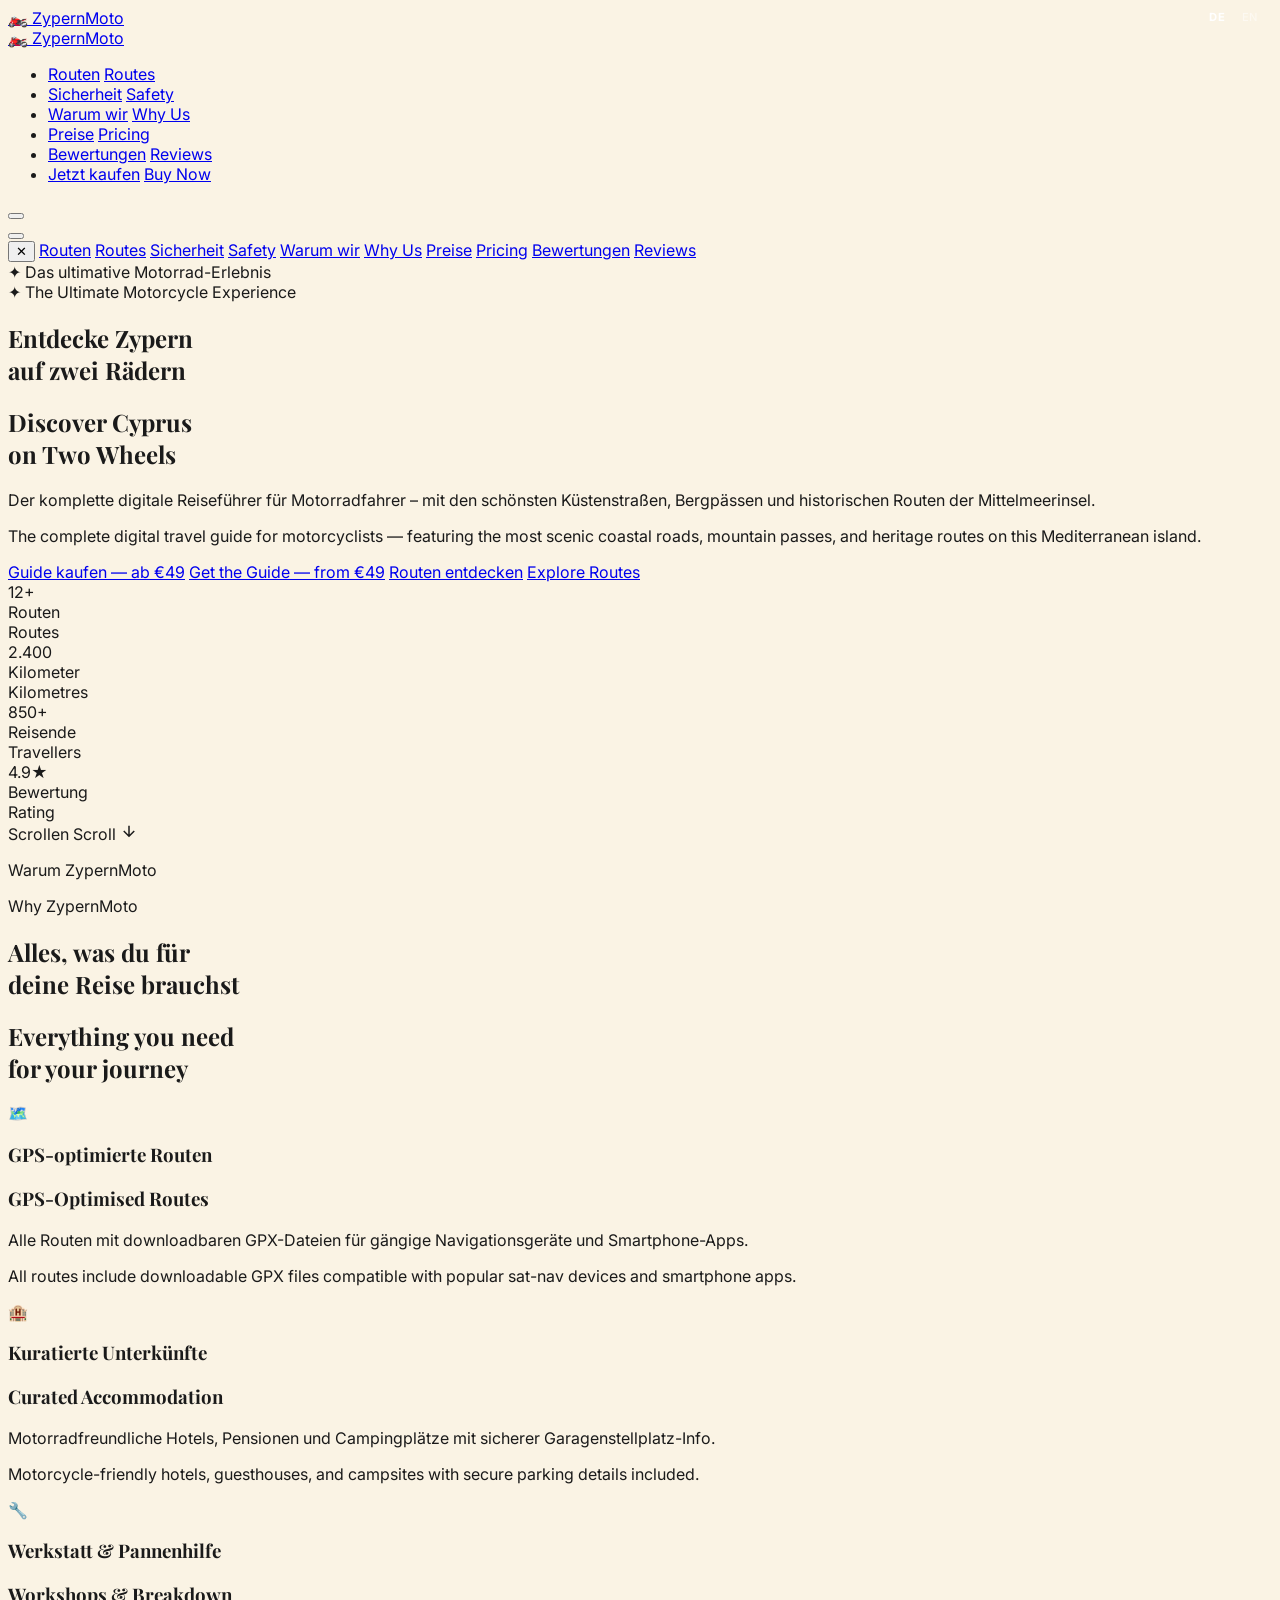
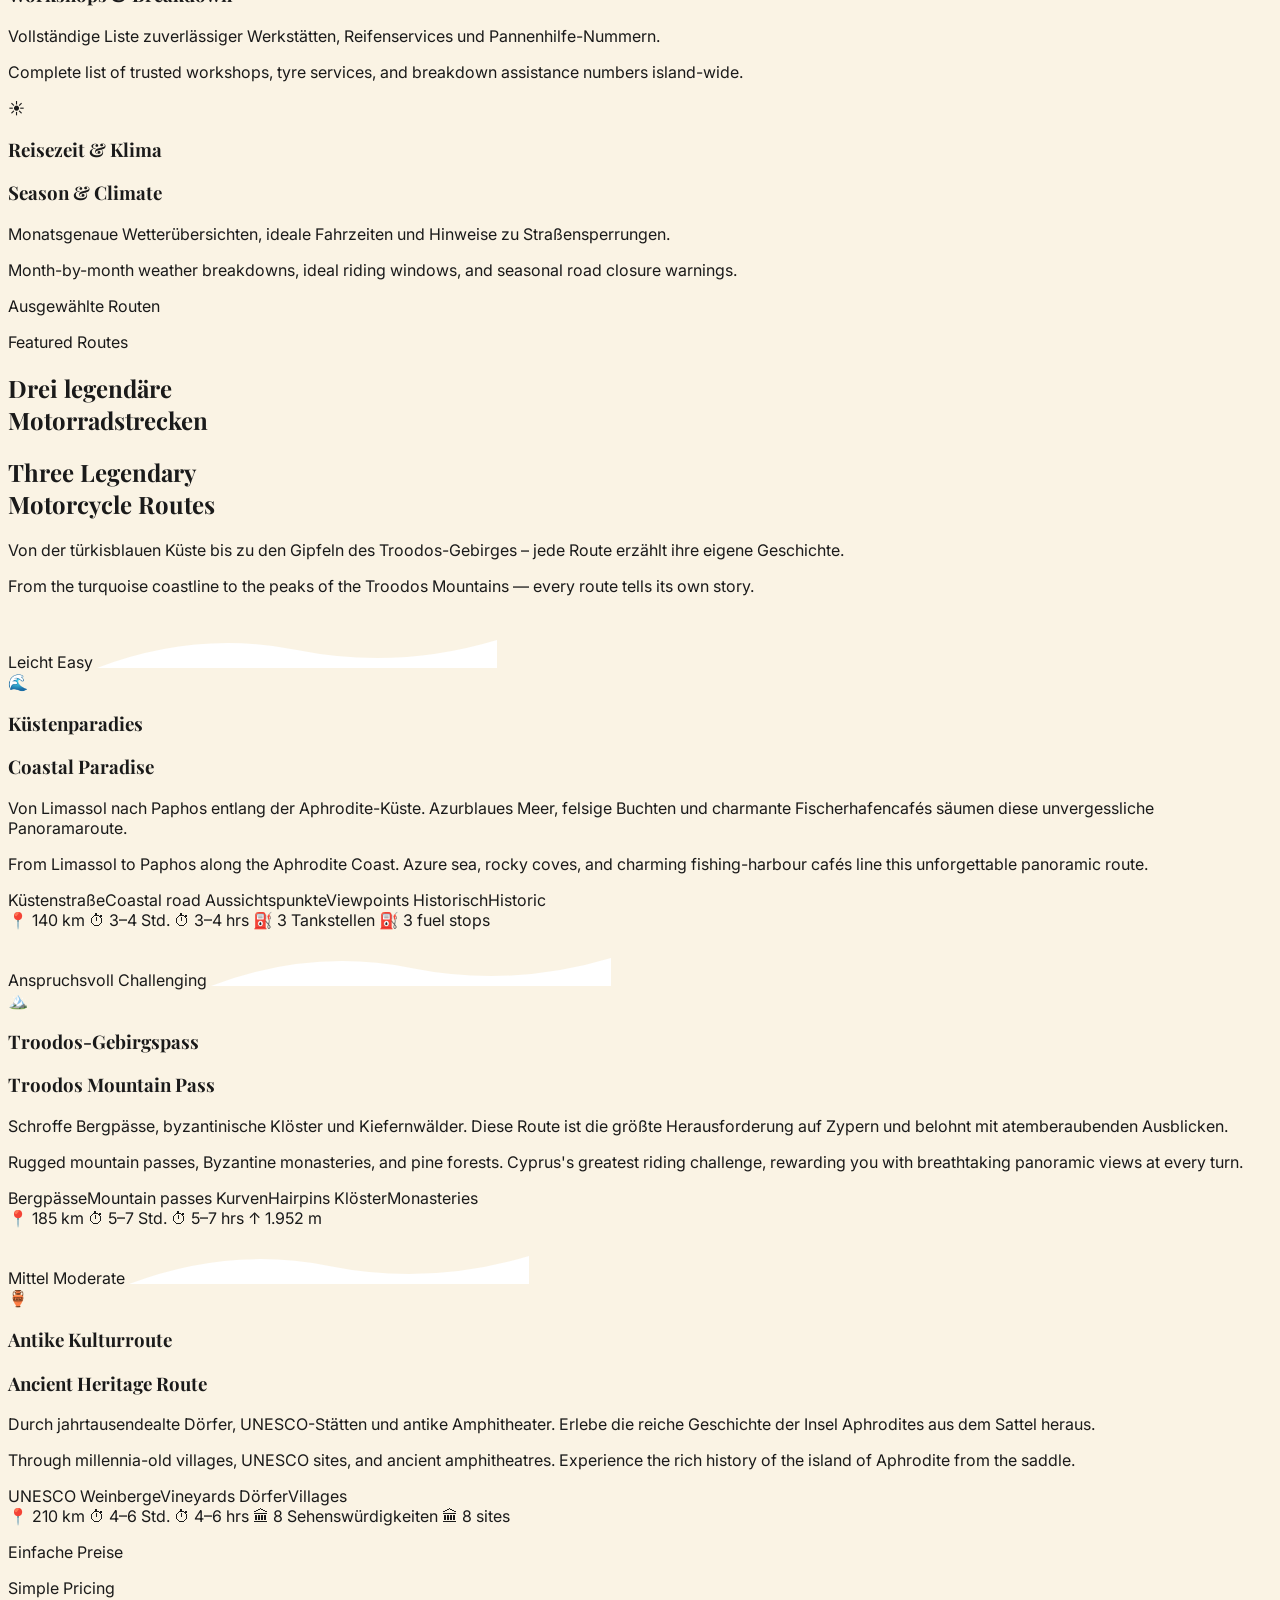
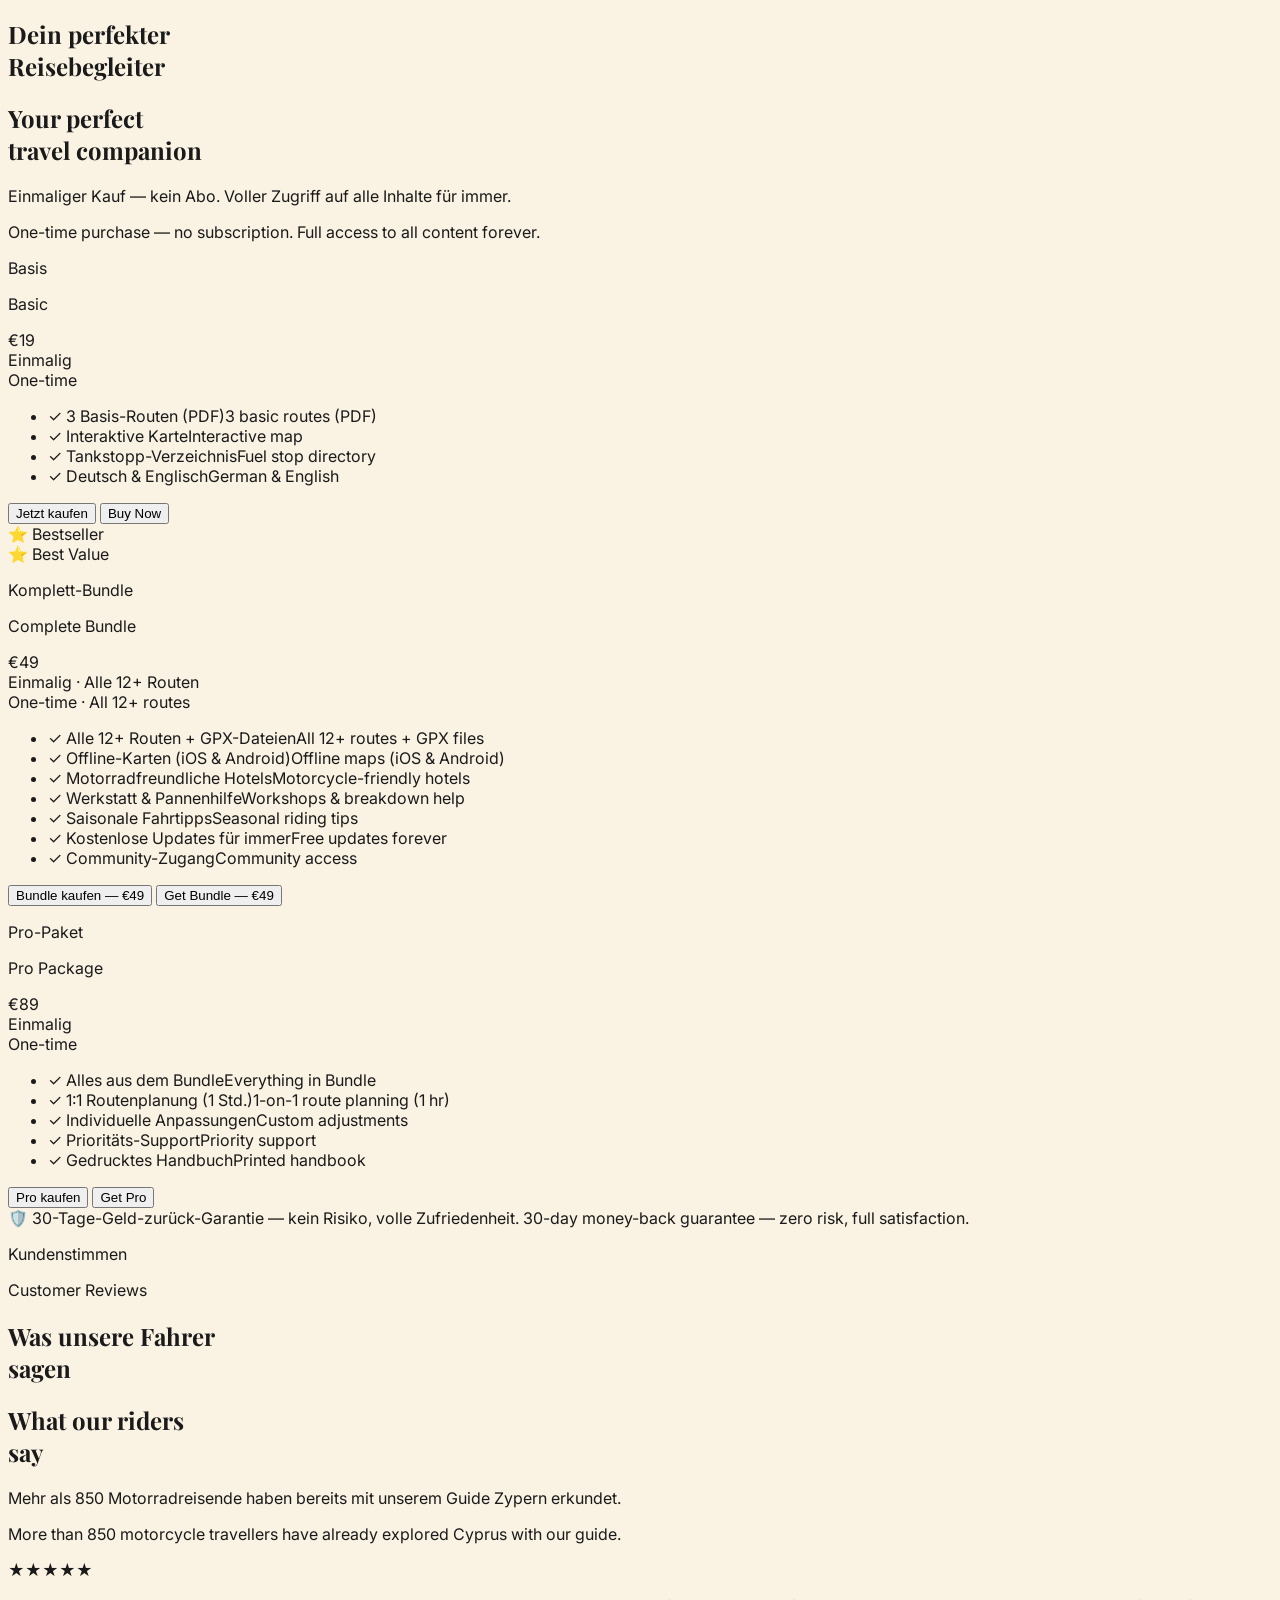
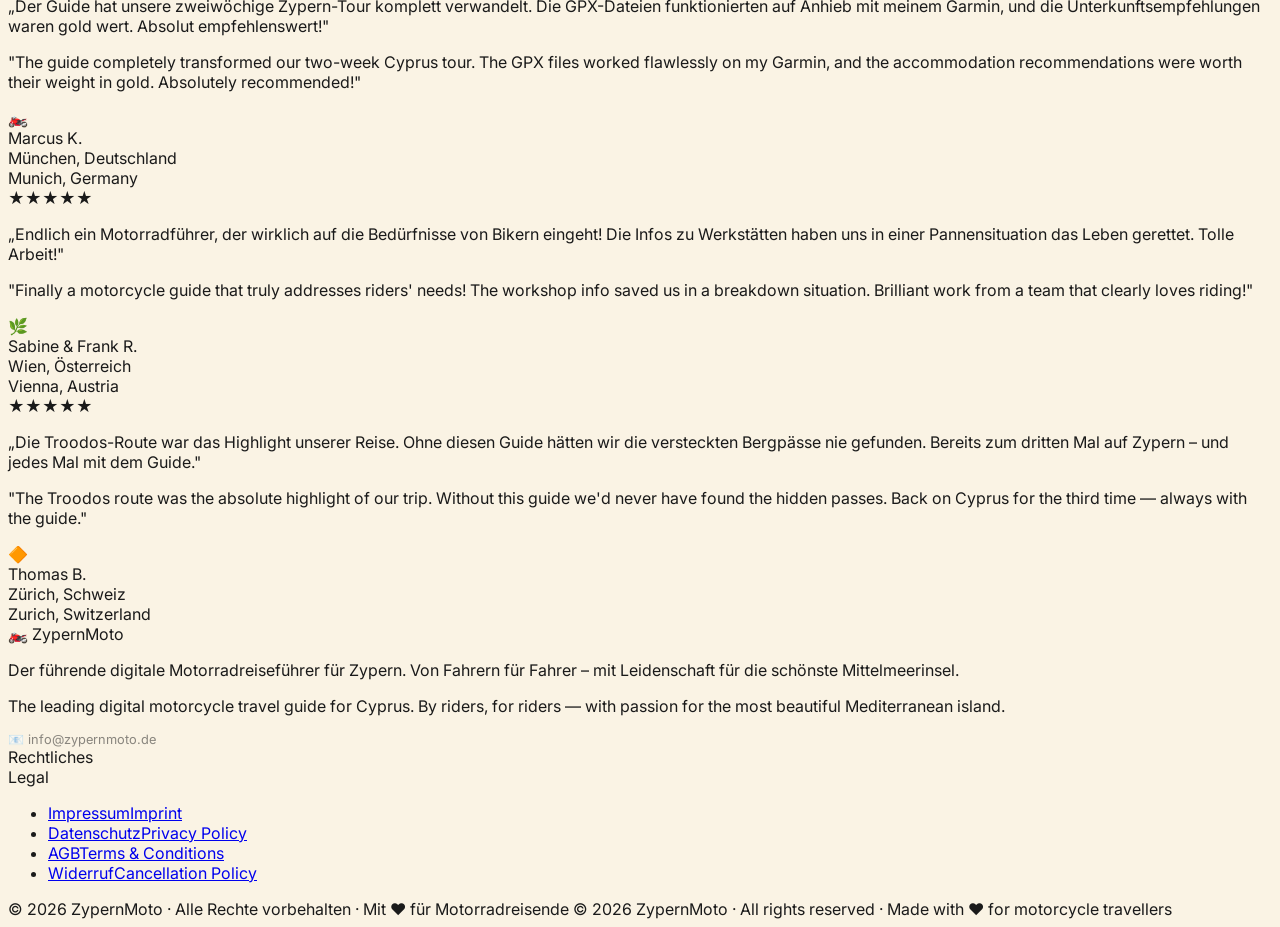
==== index.html @ 9153b410 "Update index.html" ====
<!DOCTYPE html>
<html lang="de">
<head>
  <meta charset="UTF-8" />
  <meta name="viewport" content="width=device-width, initial-scale=1.0" />
  <title>Zypern Motorrad Guide | Cyprus Motorcycle Guide</title>
  <link rel="preconnect" href="https://fonts.googleapis.com" />
  <link href="https://fonts.googleapis.com/css2?family=Playfair+Display:wght@400;700;900&family=Inter:wght@300;400;500;600&display=swap" rel="stylesheet" />
  <link rel="stylesheet" href="style.css" />
  <style>
    .route-card-expand {
      display: none;
      padding: 0 24px 24px;
    }
    .route-card.expanded .route-card-expand {
      display: block;
    }
    .route-expand-media {
      display: grid;
      grid-template-columns: 2fr 1fr;
      gap: 12px;
      margin-top: 16px;
    }
    .route-expand-img,
    .route-expand-video {
      background: var(--beige-dark);
      border-radius: var(--radius-sm);
      min-height: 160px;
      display: flex;
      flex-direction: column;
      align-items: center;
      justify-content: center;
      gap: 8px;
      color: var(--text-mid);
      font-size: 0.85rem;
    }
    .route-expand-video span:first-child { font-size: 2rem; opacity: 0.35; }
    .route-card { cursor: pointer; }
    @media (max-width: 600px) {
      .route-expand-media { grid-template-columns: 1fr; }
    }
  </style>
</head>
<body class="lang-de">

  <!-- Language Bar -->
  <div class="lang-bar">
    <button class="lang-btn active" id="btn-de" onclick="setLang('de')">DE</button>
    <button class="lang-btn" id="btn-en" onclick="setLang('en')">EN</button>
  </div>

  <!-- Navigation -->
<nav id="navbar">
  <a href="#hero" class="nav-logo">🏍️ <span>Zypern</span>Moto</a>
  <nav id="navbar">
  <a href="#hero" class="nav-logo">🏍️ <span>Zypern</span>Moto</a>
  <ul class="nav-links">
    <li>
      <a href="#routen" data-de>Routen</a>
      <a href="#routen" data-en>Routes</a>
    </li>
    <li>
      <a href="#sicherheit" data-de>Sicherheit</a>
      <a href="#sicherheit" data-en>Safety</a>
    </li>
    <li>
      <a href="#features" data-de>Warum wir</a>
      <a href="#features" data-en>Why Us</a>
    </li>
    <li>
      <a href="#preise" data-de>Preise</a>
      <a href="#preise" data-en>Pricing</a>
    </li>
    <li>
      <a href="#bewertungen" data-de>Bewertungen</a>
      <a href="#bewertungen" data-en>Reviews</a>
    </li>
    <li>
      <a href="#preise"" class="nav-cta" data-de>Jetzt kaufen</a>
      <a href="#preise"" class="nav-cta" data-en>Buy Now</a>
    </li>
  </ul>
  <button class="hamburger" id="hamburger" aria-label="Menu">
    <span></span><span></span><span></span>
  </button>
</nav>
  </ul>
  <button class="hamburger" id="hamburger" aria-label="Menu">
    <span></span><span></span><span></span>
  </button>
</nav>

<!-- Mobile Menu -->
<div class="mobile-menu" id="mobileMenu">
  <button class="mobile-close" id="mobileClose">✕</button>
    <a href="#routen" onclick="closeMobileMenu()" data-de>Routen</a>
  <a href="#routen" onclick="closeMobileMenu()" data-en>Routes</a>
  <a href="#sicherheit" onclick="closeMobileMenu()" data-de>Sicherheit</a>
  <a href="#sicherheit" onclick="closeMobileMenu()" data-en>Safety</a>
  <a href="#features" onclick="closeMobileMenu()" data-de>Warum wir</a>
  <a href="#features" onclick="closeMobileMenu()" data-en>Why Us</a>
  <a href="#preise" onclick="closeMobileMenu()" data-de>Preise</a>
  <a href="#preise" onclick="closeMobileMenu()" data-en>Pricing</a>
  <a href="#bewertungen" onclick="closeMobileMenu()" data-de>Bewertungen</a>
  <a href="#bewertungen" onclick="closeMobileMenu()" data-en>Reviews</a>
</div>

  <!-- ══ HERO ══ -->
  <section id="hero">
    <div class="hero-bg"></div>
    <div class="hero-content">
      <div class="hero-badge" data-de>✦ Das ultimative Motorrad-Erlebnis</div>
      <div class="hero-badge" data-en>✦ The Ultimate Motorcycle Experience</div>

      <h1 class="hero-title" data-de>Entdecke <span class="accent">Zypern</span><br>auf zwei Rädern</h1>
      <h1 class="hero-title" data-en>Discover <span class="accent">Cyprus</span><br>on Two Wheels</h1>

      <p class="hero-subtitle" data-de>Der komplette digitale Reiseführer für Motorradfahrer – mit den schönsten Küstenstraßen, Bergpässen und historischen Routen der Mittelmeerinsel.</p>
      <p class="hero-subtitle" data-en>The complete digital travel guide for motorcyclists — featuring the most scenic coastal roads, mountain passes, and heritage routes on this Mediterranean island.</p>

      <div class="hero-actions">
        <a href="#pricing" class="btn-primary" data-de>Guide kaufen — ab €49</a>
        <a href="#pricing" class="btn-primary" data-en>Get the Guide — from €49</a>
        <a href="#routes" class="btn-outline" data-de>Routen entdecken</a>
        <a href="#routes" class="btn-outline" data-en>Explore Routes</a>
      </div>
    </div>

    <div class="hero-stats">
      <div class="stat">
        <div class="stat-num">12+</div>
        <div class="stat-label" data-de>Routen</div>
        <div class="stat-label" data-en>Routes</div>
      </div>
      <div class="stat">
        <div class="stat-num">2.400</div>
        <div class="stat-label" data-de>Kilometer</div>
        <div class="stat-label" data-en>Kilometres</div>
      </div>
      <div class="stat">
        <div class="stat-num">850+</div>
        <div class="stat-label" data-de>Reisende</div>
        <div class="stat-label" data-en>Travellers</div>
      </div>
      <div class="stat">
        <div class="stat-num">4.9★</div>
        <div class="stat-label" data-de>Bewertung</div>
        <div class="stat-label" data-en>Rating</div>
      </div>
    </div>

    <div class="hero-scroll">
      <span data-de>Scrollen</span>
      <span data-en>Scroll</span>
      <svg width="18" height="18" viewBox="0 0 24 24" fill="none" stroke="currentColor" stroke-width="2"><path d="M12 5v14M5 12l7 7 7-7"/></svg>
    </div>
  </section>

  <!-- ══ FEATURES ══ -->
  <section id="features">
    <div class="section-header">
      <div>
        <p class="section-label" data-de>Warum ZypernMoto</p>
        <p class="section-label" data-en>Why ZypernMoto</p>
        <h2 class="section-title" data-de>Alles, was du für<br>deine Reise brauchst</h2>
        <h2 class="section-title" data-en>Everything you need<br>for your journey</h2>
      </div>
    </div>
    <div class="features-grid">
      <div class="feature-item reveal">
        <div class="feature-icon fi-1">🗺️</div>
        <h3 class="feature-title" data-de>GPS-optimierte Routen</h3>
        <h3 class="feature-title" data-en>GPS-Optimised Routes</h3>
        <p class="feature-desc" data-de>Alle Routen mit downloadbaren GPX-Dateien für gängige Navigationsgeräte und Smartphone-Apps.</p>
        <p class="feature-desc" data-en>All routes include downloadable GPX files compatible with popular sat-nav devices and smartphone apps.</p>
      </div>
      <div class="feature-item reveal">
        <div class="feature-icon fi-2">🏨</div>
        <h3 class="feature-title" data-de>Kuratierte Unterkünfte</h3>
        <h3 class="feature-title" data-en>Curated Accommodation</h3>
        <p class="feature-desc" data-de>Motorradfreundliche Hotels, Pensionen und Campingplätze mit sicherer Garagenstellplatz-Info.</p>
        <p class="feature-desc" data-en>Motorcycle-friendly hotels, guesthouses, and campsites with secure parking details included.</p>
      </div>
      <div class="feature-item reveal">
        <div class="feature-icon fi-3">🔧</div>
        <h3 class="feature-title" data-de>Werkstatt &amp; Pannenhilfe</h3>
        <h3 class="feature-title" data-en>Workshops &amp; Breakdown</h3>
        <p class="feature-desc" data-de>Vollständige Liste zuverlässiger Werkstätten, Reifenservices und Pannenhilfe-Nummern.</p>
        <p class="feature-desc" data-en>Complete list of trusted workshops, tyre services, and breakdown assistance numbers island-wide.</p>
      </div>
      <div class="feature-item reveal">
        <div class="feature-icon fi-4">☀️</div>
        <h3 class="feature-title" data-de>Reisezeit &amp; Klima</h3>
        <h3 class="feature-title" data-en>Season &amp; Climate</h3>
        <p class="feature-desc" data-de>Monatsgenaue Wetterübersichten, ideale Fahrzeiten und Hinweise zu Straßensperrungen.</p>
        <p class="feature-desc" data-en>Month-by-month weather breakdowns, ideal riding windows, and seasonal road closure warnings.</p>
      </div>
    </div>
  </section>

  <!-- ══ ROUTES ══ -->
 <section id="routen">
    <div class="section-header">
      <div>
        <p class="section-label" data-de>Ausgewählte Routen</p>
        <p class="section-label" data-en>Featured Routes</p>
        <h2 class="section-title" data-de>Drei legendäre<br>Motorradstrecken</h2>
        <h2 class="section-title" data-en>Three Legendary<br>Motorcycle Routes</h2>
      </div>
      <p class="section-desc" data-de>Von der türkisblauen Küste bis zu den Gipfeln des Troodos-Gebirges – jede Route erzählt ihre eigene Geschichte.</p>
      <p class="section-desc" data-en>From the turquoise coastline to the peaks of the Troodos Mountains — every route tells its own story.</p>
    </div>

    <div class="routes-grid">

      <!-- Route 1: Coastal -->
      <div class="route-card reveal" onclick="toggleRouteCard(this)">
        <div class="route-img">
          <div class="route-img-bg coastal"></div>
          <span class="route-difficulty diff-easy" data-de>Leicht</span>
          <span class="route-difficulty diff-easy" data-en>Easy</span>
          <svg class="route-img-wave" viewBox="0 0 400 56" preserveAspectRatio="none" height="56">
            <path d="M0 56 Q100 18 200 38 Q300 58 400 28 L400 56 Z" fill="white"/>
          </svg>
        </div>
        <div class="route-body">
          <div class="route-icon coastal">🌊</div>
          <h3 class="route-name" data-de>Küstenparadies</h3>
          <h3 class="route-name" data-en>Coastal Paradise</h3>
          <p class="route-desc" data-de>Von Limassol nach Paphos entlang der Aphrodite-Küste. Azurblaues Meer, felsige Buchten und charmante Fischerhafencafés säumen diese unvergessliche Panoramaroute.</p>
          <p class="route-desc" data-en>From Limassol to Paphos along the Aphrodite Coast. Azure sea, rocky coves, and charming fishing-harbour cafés line this unforgettable panoramic route.</p>
          <div class="route-tags">
            <span class="route-tag" data-de>Küstenstraße</span><span class="route-tag" data-en>Coastal road</span>
            <span class="route-tag" data-de>Aussichtspunkte</span><span class="route-tag" data-en>Viewpoints</span>
            <span class="route-tag" data-de>Historisch</span><span class="route-tag" data-en>Historic</span>
          </div>
          <div class="route-meta">
            <span class="meta-item">📍 140 km</span>
            <span class="meta-item" data-de>⏱ 3–4 Std.</span>
            <span class="meta-item" data-en>⏱ 3–4 hrs</span>
            <span class="meta-item" data-de>⛽ 3 Tankstellen</span>
            <span class="meta-item" data-en>⛽ 3 fuel stops</span>
          </div>
        </div>
        <div class="route-card-expand">
          <div class="route-expand-media">
            <div class="route-expand-img">
              <span>📸</span>
              <span data-de>Streckenfoto folgt</span>
              <span data-en>Route photo coming soon</span>
            </div>
            <div class="route-expand-video">
              <span>▶</span>
              <span data-de>Video-Preview</span>
              <span data-en>Video preview</span>
            </div>
          </div>
        </div>
      </div>

      <!-- Route 2: Mountain -->
      <div class="route-card reveal" onclick="toggleRouteCard(this)">
        <div class="route-img">
          <div class="route-img-bg mountain"></div>
          <span class="route-difficulty diff-hard" data-de>Anspruchsvoll</span>
          <span class="route-difficulty diff-hard" data-en>Challenging</span>
          <svg class="route-img-wave" viewBox="0 0 400 56" preserveAspectRatio="none" height="56">
            <path d="M0 56 Q100 18 200 38 Q300 58 400 28 L400 56 Z" fill="white"/>
          </svg>
        </div>
        <div class="route-body">
          <div class="route-icon mountain">🏔️</div>
          <h3 class="route-name" data-de>Troodos-Gebirgspass</h3>
          <h3 class="route-name" data-en>Troodos Mountain Pass</h3>
          <p class="route-desc" data-de>Schroffe Bergpässe, byzantinische Klöster und Kiefernwälder. Diese Route ist die größte Herausforderung auf Zypern und belohnt mit atemberaubenden Ausblicken.</p>
          <p class="route-desc" data-en>Rugged mountain passes, Byzantine monasteries, and pine forests. Cyprus's greatest riding challenge, rewarding you with breathtaking panoramic views at every turn.</p>
          <div class="route-tags">
            <span class="route-tag" data-de>Bergpässe</span><span class="route-tag" data-en>Mountain passes</span>
            <span class="route-tag" data-de>Kurven</span><span class="route-tag" data-en>Hairpins</span>
            <span class="route-tag" data-de>Klöster</span><span class="route-tag" data-en>Monasteries</span>
          </div>
          <div class="route-meta">
            <span class="meta-item">📍 185 km</span>
            <span class="meta-item" data-de>⏱ 5–7 Std.</span>
            <span class="meta-item" data-en>⏱ 5–7 hrs</span>
            <span class="meta-item">↑ 1.952 m</span>
          </div>
        </div>
        <div class="route-card-expand">
          <div class="route-expand-media">
            <div class="route-expand-img">
              <span>📸</span>
              <span data-de>Streckenfoto folgt</span>
              <span data-en>Route photo coming soon</span>
            </div>
            <div class="route-expand-video">
              <span>▶</span>
              <span data-de>Video-Preview</span>
              <span data-en>Video preview</span>
            </div>
          </div>
        </div>
      </div>

      <!-- Route 3: Heritage -->
      <div class="route-card reveal" onclick="toggleRouteCard(this)">
        <div class="route-img">
          <div class="route-img-bg heritage"></div>
          <span class="route-difficulty diff-medium" data-de>Mittel</span>
          <span class="route-difficulty diff-medium" data-en>Moderate</span>
          <svg class="route-img-wave" viewBox="0 0 400 56" preserveAspectRatio="none" height="56">
            <path d="M0 56 Q100 18 200 38 Q300 58 400 28 L400 56 Z" fill="white"/>
          </svg>
        </div>
        <div class="route-body">
          <div class="route-icon heritage">🏺</div>
          <h3 class="route-name" data-de>Antike Kulturroute</h3>
          <h3 class="route-name" data-en>Ancient Heritage Route</h3>
          <p class="route-desc" data-de>Durch jahrtausendealte Dörfer, UNESCO-Stätten und antike Amphitheater. Erlebe die reiche Geschichte der Insel Aphrodites aus dem Sattel heraus.</p>
          <p class="route-desc" data-en>Through millennia-old villages, UNESCO sites, and ancient amphitheatres. Experience the rich history of the island of Aphrodite from the saddle.</p>
          <div class="route-tags">
            <span class="route-tag">UNESCO</span>
            <span class="route-tag" data-de>Weinberge</span><span class="route-tag" data-en>Vineyards</span>
            <span class="route-tag" data-de>Dörfer</span><span class="route-tag" data-en>Villages</span>
          </div>
          <div class="route-meta">
            <span class="meta-item">📍 210 km</span>
            <span class="meta-item" data-de>⏱ 4–6 Std.</span>
            <span class="meta-item" data-en>⏱ 4–6 hrs</span>
            <span class="meta-item" data-de>🏛 8 Sehenswürdigkeiten</span>
            <span class="meta-item" data-en>🏛 8 sites</span>
          </div>
        </div>
        <div class="route-card-expand">
          <div class="route-expand-media">
            <div class="route-expand-img">
              <span>📸</span>
              <span data-de>Streckenfoto folgt</span>
              <span data-en>Route photo coming soon</span>
            </div>
            <div class="route-expand-video">
              <span>▶</span>
              <span data-de>Video-Preview</span>
              <span data-en>Video preview</span>
            </div>
          </div>
        </div>
      </div>

    </div>
  </section>

  <!-- ══ PRICING ══ -->
  <section id="preise">
    <div class="section-header" style="max-width:1000px">
      <div>
        <p class="section-label" data-de>Einfache Preise</p>
        <p class="section-label" data-en>Simple Pricing</p>
        <h2 class="section-title" data-de>Dein perfekter<br>Reisebegleiter</h2>
        <h2 class="section-title" data-en>Your perfect<br>travel companion</h2>
      </div>
      <p class="section-desc" data-de>Einmaliger Kauf — kein Abo. Voller Zugriff auf alle Inhalte für immer.</p>
      <p class="section-desc" data-en>One-time purchase — no subscription. Full access to all content forever.</p>
    </div>

    <div class="pricing-grid">

      <!-- Basic -->
      <div class="pricing-card reveal">
        <p class="pricing-name" data-de>Basis</p>
        <p class="pricing-name" data-en>Basic</p>
        <div class="pricing-price">
          <div class="price-amount"><span class="price-currency">€</span>19</div>
          <div class="price-period" data-de>Einmalig</div>
          <div class="price-period" data-en>One-time</div>
        </div>
        <ul class="pricing-features">
          <li><span class="check-icon">✓</span> <span data-de>3 Basis-Routen (PDF)</span><span data-en>3 basic routes (PDF)</span></li>
          <li><span class="check-icon">✓</span> <span data-de>Interaktive Karte</span><span data-en>Interactive map</span></li>
          <li><span class="check-icon">✓</span> <span data-de>Tankstopp-Verzeichnis</span><span data-en>Fuel stop directory</span></li>
          <li><span class="check-icon">✓</span> <span data-de>Deutsch &amp; Englisch</span><span data-en>German &amp; English</span></li>
        </ul>
        <button class="btn-pricing" data-de>Jetzt kaufen</button>
        <button class="btn-pricing" data-en>Buy Now</button>
      </div>

      <!-- Bundle — Featured -->
      <div class="pricing-card featured reveal">
        <div class="featured-badge" data-de>⭐ Bestseller</div>
        <div class="featured-badge" data-en>⭐ Best Value</div>
        <p class="pricing-name" data-de>Komplett-Bundle</p>
        <p class="pricing-name" data-en>Complete Bundle</p>
        <div class="pricing-price">
          <div class="price-amount"><span class="price-currency">€</span>49</div>
          <div class="price-period" data-de>Einmalig · Alle 12+ Routen</div>
          <div class="price-period" data-en>One-time · All 12+ routes</div>
        </div>
        <ul class="pricing-features">
          <li><span class="check-icon">✓</span> <span data-de>Alle 12+ Routen + GPX-Dateien</span><span data-en>All 12+ routes + GPX files</span></li>
          <li><span class="check-icon">✓</span> <span data-de>Offline-Karten (iOS &amp; Android)</span><span data-en>Offline maps (iOS &amp; Android)</span></li>
          <li><span class="check-icon">✓</span> <span data-de>Motorradfreundliche Hotels</span><span data-en>Motorcycle-friendly hotels</span></li>
          <li><span class="check-icon">✓</span> <span data-de>Werkstatt &amp; Pannenhilfe</span><span data-en>Workshops &amp; breakdown help</span></li>
          <li><span class="check-icon">✓</span> <span data-de>Saisonale Fahrtipps</span><span data-en>Seasonal riding tips</span></li>
          <li><span class="check-icon">✓</span> <span data-de>Kostenlose Updates für immer</span><span data-en>Free updates forever</span></li>
          <li><span class="check-icon">✓</span> <span data-de>Community-Zugang</span><span data-en>Community access</span></li>
        </ul>
        <button class="btn-pricing" data-de>Bundle kaufen — €49</button>
        <button class="btn-pricing" data-en>Get Bundle — €49</button>
      </div>

      <!-- Pro -->
      <div class="pricing-card reveal">
        <p class="pricing-name" data-de>Pro-Paket</p>
        <p class="pricing-name" data-en>Pro Package</p>
        <div class="pricing-price">
          <div class="price-amount"><span class="price-currency">€</span>89</div>
          <div class="price-period" data-de>Einmalig</div>
          <div class="price-period" data-en>One-time</div>
        </div>
        <ul class="pricing-features">
          <li><span class="check-icon">✓</span> <span data-de>Alles aus dem Bundle</span><span data-en>Everything in Bundle</span></li>
          <li><span class="check-icon">✓</span> <span data-de>1:1 Routenplanung (1 Std.)</span><span data-en>1-on-1 route planning (1 hr)</span></li>
          <li><span class="check-icon">✓</span> <span data-de>Individuelle Anpassungen</span><span data-en>Custom adjustments</span></li>
          <li><span class="check-icon">✓</span> <span data-de>Prioritäts-Support</span><span data-en>Priority support</span></li>
          <li><span class="check-icon">✓</span> <span data-de>Gedrucktes Handbuch</span><span data-en>Printed handbook</span></li>
        </ul>
        <button class="btn-pricing" data-de>Pro kaufen</button>
        <button class="btn-pricing" data-en>Get Pro</button>
      </div>

    </div>

    <div class="pricing-guarantee">
      <span>🛡️</span>
      <span data-de>30-Tage-Geld-zurück-Garantie — kein Risiko, volle Zufriedenheit.</span>
      <span data-en>30-day money-back guarantee — zero risk, full satisfaction.</span>
    </div>
  </section>

  <!-- ══ TESTIMONIALS ══ -->
  <section id="bewertungen">
    <div class="section-header">
      <div>
        <p class="section-label" data-de>Kundenstimmen</p>
        <p class="section-label" data-en>Customer Reviews</p>
        <h2 class="section-title" data-de>Was unsere Fahrer<br>sagen</h2>
        <h2 class="section-title" data-en>What our riders<br>say</h2>
      </div>
      <p class="section-desc" data-de>Mehr als 850 Motorradreisende haben bereits mit unserem Guide Zypern erkundet.</p>
      <p class="section-desc" data-en>More than 850 motorcycle travellers have already explored Cyprus with our guide.</p>
    </div>

    <div class="testimonials-grid">
      <div class="testimonial-card reveal">
        <div class="stars">★★★★★</div>
        <p class="testimonial-text" data-de>„Der Guide hat unsere zweiwöchige Zypern-Tour komplett verwandelt. Die GPX-Dateien funktionierten auf Anhieb mit meinem Garmin, und die Unterkunftsempfehlungen waren gold wert. Absolut empfehlenswert!"</p>
        <p class="testimonial-text" data-en>"The guide completely transformed our two-week Cyprus tour. The GPX files worked flawlessly on my Garmin, and the accommodation recommendations were worth their weight in gold. Absolutely recommended!"</p>
        <div class="testimonial-author">
          <div class="author-avatar av-1">🏍️</div>
          <div>
            <div class="author-name">Marcus K.</div>
            <div class="author-location" data-de>München, Deutschland</div>
            <div class="author-location" data-en>Munich, Germany</div>
          </div>
        </div>
      </div>

      <div class="testimonial-card reveal">
        <div class="stars">★★★★★</div>
        <p class="testimonial-text" data-de>„Endlich ein Motorradführer, der wirklich auf die Bedürfnisse von Bikern eingeht! Die Infos zu Werkstätten haben uns in einer Pannensituation das Leben gerettet. Tolle Arbeit!"</p>
        <p class="testimonial-text" data-en>"Finally a motorcycle guide that truly addresses riders' needs! The workshop info saved us in a breakdown situation. Brilliant work from a team that clearly loves riding!"</p>
        <div class="testimonial-author">
          <div class="author-avatar av-2">🌿</div>
          <div>
            <div class="author-name">Sabine &amp; Frank R.</div>
            <div class="author-location" data-de>Wien, Österreich</div>
            <div class="author-location" data-en>Vienna, Austria</div>
          </div>
        </div>
      </div>

      <div class="testimonial-card reveal">
        <div class="stars">★★★★★</div>
        <p class="testimonial-text" data-de>„Die Troodos-Route war das Highlight unserer Reise. Ohne diesen Guide hätten wir die versteckten Bergpässe nie gefunden. Bereits zum dritten Mal auf Zypern – und jedes Mal mit dem Guide."</p>
        <p class="testimonial-text" data-en>"The Troodos route was the absolute highlight of our trip. Without this guide we'd never have found the hidden passes. Back on Cyprus for the third time — always with the guide."</p>
        <div class="testimonial-author">
          <div class="author-avatar av-3">🔶</div>
          <div>
            <div class="author-name">Thomas B.</div>
            <div class="author-location" data-de>Zürich, Schweiz</div>
            <div class="author-location" data-en>Zurich, Switzerland</div>
          </div>
        </div>
      </div>
    </div>
  </section>

<!-- ══ FOOTER ══ -->
<footer>
  <div class="footer-grid">
    <div>
      <div class="footer-brand">🏍️ <span>Zypern</span>Moto</div>
      <p class="footer-about" data-de>Der führende digitale Motorradreiseführer für Zypern. Von Fahrern für Fahrer – mit Leidenschaft für die schönste Mittelmeerinsel.</p>
      <p class="footer-about" data-en>The leading digital motorcycle travel guide for Cyprus. By riders, for riders — with passion for the most beautiful Mediterranean island.</p>
      <div style="font-size:.8rem;opacity:.5;margin-top:8px">📧 info@zypernmoto.de</div>
    </div>
    <div>
      <div class="footer-heading" data-de>Rechtliches</div>
      <div class="footer-heading" data-en>Legal</div>
      <ul class="footer-links">
        <li><a href="impressum.html" data-de>Impressum</a><a href="impressum.html" data-en>Imprint</a></li>
        <li><a href="datenschutz.html" data-de>Datenschutz</a><a href="datenschutz.html" data-en>Privacy Policy</a></li>
        <li><a href="agb.html" data-de>AGB</a><a href="agb.html" data-en>Terms &amp; Conditions</a></li>
        <li><a href="widerruf.html" data-de>Widerruf</a><a href="widerruf.html" data-en>Cancellation Policy</a></li>
      </ul>
    </div>
  </div>
  <div class="footer-bottom">
    <span data-de>© 2026 ZypernMoto · Alle Rechte vorbehalten · Mit ❤️ für Motorradreisende</span>
    <span data-en>© 2026 ZypernMoto · All rights reserved · Made with ❤️ for motorcycle travellers</span>
  </div>
</footer>

  <script>
    // ── Language Toggle ──
    function setLang(lang) {
      document.body.classList.remove('lang-de', 'lang-en');
      document.body.classList.add('lang-' + lang);
      document.getElementById('btn-de').classList.toggle('active', lang === 'de');
      document.getElementById('btn-en').classList.toggle('active', lang === 'en');
      document.documentElement.lang = lang;
    }

    // ── Navbar scroll ──
    var navbar = document.getElementById('navbar');
    window.addEventListener('scroll', function () {
      navbar.classList.toggle('scrolled', window.scrollY > 60);
    }, { passive: true });

    // ── Mobile menu ──
    document.getElementById('hamburger').addEventListener('click', function () {
      document.getElementById('mobileMenu').classList.add('open');
    });
    document.getElementById('mobileClose').addEventListener('click', closeMobileMenu);

    function closeMobileMenu() {
      document.getElementById('mobileMenu').classList.remove('open');
    }

    // ── Scroll reveal ──
    (function () {
      var els = document.querySelectorAll('.reveal');
      if (!('IntersectionObserver' in window)) {
        els.forEach(function (el) { el.classList.add('visible'); });
        return;
      }
      var observer = new IntersectionObserver(function (entries) {
        entries.forEach(function (entry) {
          if (entry.isIntersecting) {
            entry.target.classList.add('visible');
            observer.unobserve(entry.target);
          }
        });
      }, { threshold: 0.12, rootMargin: '0px 0px -40px 0px' });

      els.forEach(function (el, i) {
        el.style.transitionDelay = (i % 4) * 0.1 + 's';
        observer.observe(el);
      });
    })();

    // ── Route card expand ──
    function toggleRouteCard(card) {
      var isOpen = card.classList.contains('expanded');
      document.querySelectorAll('.route-card').forEach(function (c) {
        c.classList.remove('expanded');
      });
      if (!isOpen) {
        card.classList.add('expanded');
      }
    }

    // ── Init lang ──
    setLang('de');
  </script>
</body>
</html>
---- style.css ----
$ cat /home/user/zypern-motorrad-guide/style.css

/* ── Reset & Base ── */
*, *::before, *::after { box-sizing: border-box; margin: 0; padding: 0; }

:root {
  --terracotta: #C1440E;
  --terracotta-dark: #9E3509;
  --terracotta-light: #D96B3F;
  --beige: #F5E6C8;
  --beige-dark: #EDD5A3;
  --beige-light: #FAF3E4;
  --blue: #1B4F72;
  --blue-dark: #143D58;
  --blue-light: #2E6B95;
  --olive: #5D6D3E;
  --olive-light: #7A8F52;
  --white: #FFFFFF;
  --text-dark: #1A1A1A;
  --text-mid: #4A4A4A;
  --shadow-sm: 0 2px 8px rgba(0,0,0,.10);
  --shadow-md: 0 6px 24px rgba(0,0,0,.14);
  --shadow-lg: 0 16px 48px rgba(0,0,0,.18);
  --radius: 12px;
  --radius-lg: 20px;
}

html { scroll-behavior: smooth; }

body {
  font-family: 'Inter', sans-serif;
  background: var(--beige-light);
  color: var(--text-dark);
  overflow-x: hidden;
}

h1, h2, h3 { font-family: 'Playfair Display', serif; }

/* ── Language Toggle ── */
.lang-bar {
  position: fixed;
  top: 0; right: 0;
  z-index: 1100;
  display: flex;
  align-items: center;
  gap: 4px;
  padding: 8px 16px;
  background: rgba(27,79,114,.92);
  backdrop-filter: blur(8px);
  border-bottom-left-radius: var(--radius);
}
.lang-btn {
  font-family: 'Inter', sans-serif;
  font-size: .7rem;
  font-weight: 500;
  letter-spacing: .06em;
  padding: 2px 6px;
  border: none;
  border-radius: 0;
  background: none;
  color: rgba(255,255,255,.5);
  cursor: pointer;
  transition: color .2s;
}

.lang-btn.active {
  color: var(--white);
  font-weight: 700;
}

.lang-btn:hover:not(.active) {
  color: rgba(255,255,255,.85);
}
.lang-bar {
  background: transparent;
  backdrop-filter: none;
  border-bottom-left-radius: 0;

/* ── Navigation ── */
nav {
  position: fixed;
  top: 0; left: 0; right: 0;
  z-index: 1000;
  display: flex;
  align-items: center;
  justify-content: space-between;
  padding: 10px 5%;
  transition: background .3s, box-shadow .3s;
}

nav.scrolled {
  background: rgba(27,79,114,.96);
  backdrop-filter: blur(12px);
  box-shadow: var(--shadow-md);
}

.nav-logo {
  font-family: 'Playfair Display', serif;
  font-size: 1.3rem;
  font-weight: 700;
  color: var(--white);
  text-decoration: none;
  display: flex;
  align-items: center;
  gap: 8px;
}

.nav-logo span { color: var(--terracotta-light); }

.nav-links {
  display: flex;
  gap: 32px;
  list-style: none;
}

/* AFTER */
.nav-links {
  display: flex;
  align-items: center;   /* vertically centres the CTA pill with the text links */
  gap: clamp(12px, 2vw, 32px);  /* shrinks gracefully when zoomed out */
  list-style: none;
  flex-wrap: nowrap;     /* prevents accidental wrapping mid-nav */
}

.nav-cta {
  background: var(--terracotta) !important;
  color: var(--white) !important;
  padding: 8px 20px;
  border-radius: 25px;
  white-space: nowrap;   /* keeps "Jetzt kaufen" from breaking across lines */
  line-height: 1;        /* normalises height so flex alignment is predictable */
}

.nav-cta:hover { background: var(--terracotta-dark) !important; }

.hamburger {
  display: none;
  flex-direction: column;
  gap: 5px;
  cursor: pointer;
  background: none;
  border: none;
  padding: 4px;
}

.hamburger span {
  display: block;
  width: 24px;
  height: 2px;
  background: var(--white);
  border-radius: 2px;
  transition: all .3s;
}

.mobile-menu {
  display: none;
  position: fixed;
  top: 0; left: 0; right: 0; bottom: 0;
  z-index: 999;
  background: var(--blue);
  flex-direction: column;
  align-items: center;
  justify-content: center;
  gap: 32px;
}

.mobile-menu.open { display: flex; }

.mobile-menu a {
  font-family: 'Playfair Display', serif;
  font-size: 1.8rem;
  color: var(--white);
  text-decoration: none;
  transition: color .2s;
}

.mobile-menu a:hover { color: var(--beige); }

.mobile-close {
  position: absolute;
  top: 20px; right: 20px;
  background: none;
  border: none;
  color: var(--white);
  font-size: 2rem;
  cursor: pointer;
  line-height: 1;
}

/* ── Hero ── */
#hero {
  position: relative;
  height: 100vh;
  min-height: 600px;
  display: flex;
  align-items: center;
  overflow: hidden;
}

.hero-bg {
  position: absolute;
  inset: 0;
  background:
    linear-gradient(160deg, rgba(27,79,114,.78) 0%, rgba(193,68,14,.42) 55%, rgba(27,79,114,.88) 100%),
    linear-gradient(180deg, #87CEEB 0%, #C8D8E8 35%, #D4A96A 65%, #8B6B3D 100%);
}

/* Decorative SVG landscape behind gradient */
.hero-bg::after {
  content: '';
  position: absolute;
  inset: 0;
  background-image: url("data:image/svg+xml,%3Csvg xmlns='http://www.w3.org/2000/svg' width='1440' height='900'%3E%3C!-- Sea --%3E%3Crect x='0' y='540' width='1440' height='360' fill='%231A6B9A' opacity='.5'/%3E%3C!-- Mountains --%3E%3Cpolygon points='0,580 200,320 400,520 600,280 800,460 1000,300 1200,480 1440,340 1440,580' fill='%235D6D3E' opacity='.7'/%3E%3Cpolygon points='0,580 150,380 320,540 500,320 700,500 900,340 1100,500 1300,360 1440,440 1440,580' fill='%234A5C2E' opacity='.6'/%3E%3C!-- Road --%3E%3Cpath d='M0 820 Q360 680 720 720 Q1080 760 1440 820' stroke='%23C8B89A' stroke-width='36' fill='none' opacity='.5'/%3E%3Cpath d='M0 820 Q360 680 720 720 Q1080 760 1440 820' stroke='%23EDD5A3' stroke-width='3' fill='none' stroke-dasharray='28 18' opacity='.7'/%3E%3C!-- Sun --%3E%3Ccircle cx='1080' cy='140' r='70' fill='%23FFD060' opacity='.75'/%3E%3Ccircle cx='1080' cy='140' r='90' fill='%23FFD060' opacity='.18'/%3E%3C/svg%3E");
  background-size: cover;
  background-position: center;
  mix-blend-mode: multiply;
  opacity: .55;
}

.hero-content {
  position: relative;
  z-index: 2;
  width: 90%;
  max-width: 860px;
  margin: 0 auto;
  text-align: center;
  padding-top: 80px;
}

.hero-badge {
  display: inline-block;
  background: rgba(193,68,14,.85);
  color: var(--white);
  font-size: .75rem;
  font-weight: 600;
  letter-spacing: .12em;
  text-transform: uppercase;
  padding: 6px 18px;
  border-radius: 20px;
  margin-bottom: 24px;
  border: 1px solid rgba(255,255,255,.25);
}

.hero-title {
  font-size: clamp(2.4rem, 6vw, 5rem);
  font-weight: 900;
  color: var(--white);
  line-height: 1.1;
  margin-bottom: 20px;
  text-shadow: 0 2px 20px rgba(0,0,0,.3);
}

.hero-title .accent { color: var(--beige); }

.hero-subtitle {
  font-size: clamp(1rem, 2.2vw, 1.25rem);
  color: rgba(255,255,255,.88);
  max-width: 600px;
  margin: 0 auto 40px;
  line-height: 1.7;
  font-weight: 300;
}

.hero-actions {
  display: flex;
  gap: 16px;
  justify-content: center;
  flex-wrap: wrap;
}

.btn-primary {
  background: var(--terracotta);
  color: var(--white);
  border: none;
  padding: 14px 36px;
  border-radius: 30px;
  font-family: 'Inter', sans-serif;
  font-size: 1rem;
  font-weight: 600;
  cursor: pointer;
  text-decoration: none;
  transition: background .2s, transform .2s, box-shadow .2s;
  box-shadow: 0 4px 16px rgba(193,68,14,.4);
  display: inline-block;
}

.btn-primary:hover {
  background: var(--terracotta-dark);
  transform: translateY(-2px);
  box-shadow: 0 8px 24px rgba(193,68,14,.5);
}

.btn-outline {
  background: transparent;
  color: var(--white);
  border: 2px solid rgba(255,255,255,.65);
  padding: 14px 36px;
  border-radius: 30px;
  font-family: 'Inter', sans-serif;
  font-size: 1rem;
  font-weight: 500;
  cursor: pointer;
  text-decoration: none;
  transition: all .2s;
  display: inline-block;
}

.btn-outline:hover {
  background: rgba(255,255,255,.12);
  border-color: rgba(255,255,255,.9);
}

.hero-scroll {
  position: absolute;
  bottom: 36px;
  left: 50%;
  transform: translateX(-50%);
  display: flex;
  flex-direction: column;
  align-items: center;
  gap: 8px;
  color: rgba(255,255,255,.6);
  font-size: .75rem;
  letter-spacing: .1em;
  text-transform: uppercase;
  animation: bounce 2.4s infinite;
  white-space: nowrap;
}

@keyframes bounce {
  0%, 100% { transform: translateX(-50%) translateY(0); }
  50% { transform: translateX(-50%) translateY(8px); }
}

.hero-stats {
  position: absolute;
  bottom: 88px;
  left: 0; right: 0;
  display: flex;
  justify-content: center;
  gap: 48px;
  z-index: 2;
}

.stat { text-align: center; color: var(--white); }

.stat-num {
  font-family: 'Playfair Display', serif;
  font-size: 2rem;
  font-weight: 700;
  color: var(--beige);
  line-height: 1;
}

.stat-label {
  font-size: .75rem;
  letter-spacing: .08em;
  text-transform: uppercase;
  opacity: .75;
  margin-top: 4px;
}

/* ── Section Base ── */
section { padding: 96px 5%; }

.section-label {
  font-size: .75rem;
  font-weight: 600;
  letter-spacing: .15em;
  text-transform: uppercase;
  color: var(--terracotta);
  margin-bottom: 12px;
}

.section-title {
  font-size: clamp(1.8rem, 3.5vw, 2.8rem);
  font-weight: 700;
  color: var(--blue);
  line-height: 1.2;
  margin-bottom: 16px;
}

.section-desc {
  font-size: 1rem;
  color: var(--text-mid);
  max-width: 560px;
  line-height: 1.75;
}

.section-header {
  display: flex;
  justify-content: space-between;
  align-items: flex-end;
  flex-wrap: wrap;
  gap: 24px;
  max-width: 1100px;
  margin: 0 auto 56px;
}

/* ── Features ── */
#features { background: var(--white); }

.features-grid {
  display: grid;
  grid-template-columns: repeat(4, 1fr);
  gap: 28px;
  max-width: 1100px;
  margin: 0 auto;
}

.feature-item {
  text-align: center;
  padding: 32px 20px;
  border-radius: var(--radius);
  background: var(--beige-light);
  transition: transform .3s;
}

.feature-item:hover { transform: translateY(-4px); }

.feature-icon {
  width: 60px; height: 60px;
  border-radius: 16px;
  display: flex; align-items: center; justify-content: center;
  font-size: 1.6rem;
  margin: 0 auto 16px;
}

.fi-1 { background: rgba(27,79,114,.12); }
.fi-2 { background: rgba(193,68,14,.10); }
.fi-3 { background: rgba(93,109,62,.12); }
.fi-4 { background: rgba(244,167,0,.12); }

.feature-title {
  font-size: 1rem;
  font-weight: 700;
  color: var(--blue);
  margin-bottom: 8px;
}

.feature-desc { font-size: .83rem; color: var(--text-mid); line-height: 1.65; }

/* ── Routes ── */
#routes { background: var(--beige-light); }

.routes-grid {
  display: grid;
  grid-template-columns: repeat(3, 1fr);
  gap: 28px;
  max-width: 1100px;
  margin: 0 auto;
}

.route-card {
  background: var(--white);
  border-radius: var(--radius-lg);
  overflow: hidden;
  box-shadow: var(--shadow-sm);
  transition: transform .3s, box-shadow .3s;
  display: flex;
  flex-direction: column;
}

.route-card:hover { transform: translateY(-6px); box-shadow: var(--shadow-lg); }

.route-img {
  height: 200px;
  position: relative;
  overflow: hidden;
}

.route-img-bg {
  position: absolute;
  inset: 0;
  transition: transform .5s;
}

.route-card:hover .route-img-bg { transform: scale(1.06); }
.route-img-bg.coastal { background: linear-gradient(135deg, #1B4F72 0%, #2E6B95 40%, #87CEEB 100%); }
.route-img-bg.mountain { background: linear-gradient(135deg, #3D5A28 0%, #5D6D3E 50%, #87A048 100%); }
.route-img-bg.heritage { background: linear-gradient(135deg, #8B4513 0%, #C1440E 50%, #D96B3F 100%); }

.route-img-wave {
  position: absolute;
  bottom: 0; left: 0; right: 0;
}

.route-difficulty {
  position: absolute;
  top: 14px; right: 14px;
  padding: 4px 12px;
  border-radius: 20px;
  font-size: .7rem;
  font-weight: 600;
  letter-spacing: .08em;
  text-transform: uppercase;
  backdrop-filter: blur(6px);
}

.diff-easy { background: rgba(93,109,62,.85); color: #fff; }
.diff-medium { background: rgba(193,68,14,.85); color: #fff; }
.diff-hard { background: rgba(27,79,114,.85); color: #fff; }

.route-body { padding: 24px; flex: 1; display: flex; flex-direction: column; }

.route-icon {
  width: 44px; height: 44px;
  border-radius: 10px;
  display: flex; align-items: center; justify-content: center;
  margin-bottom: 14px;
  font-size: 1.3rem;
}

.route-icon.coastal { background: rgba(27,79,114,.1); }
.route-icon.mountain { background: rgba(93,109,62,.12); }
.route-icon.heritage { background: rgba(193,68,14,.10); }

.route-name { font-size: 1.25rem; font-weight: 700; color: var(--blue); margin-bottom: 8px; }

.route-desc { font-size: .875rem; color: var(--text-mid); line-height: 1.65; margin-bottom: 20px; flex: 1; }

.route-meta {
  display: flex;
  gap: 16px;
  border-top: 1px solid var(--beige-dark);
  padding-top: 16px;
  margin-top: auto;
  flex-wrap: wrap;
}

.meta-item { display: flex; align-items: center; gap: 6px; font-size: .8rem; color: var(--text-mid); }

.route-tags { margin-bottom: 14px; }

.route-tag {
  display: inline-block;
  background: var(--beige);
  color: var(--blue);
  font-size: .7rem;
  font-weight: 600;
  padding: 3px 10px;
  border-radius: 12px;
  margin: 4px 4px 0 0;
}

/* ── Pricing ── */
#pricing {
  background: linear-gradient(145deg, var(--blue-dark) 0%, var(--blue) 55%, var(--blue-light) 100%);
}

#pricing .section-title { color: var(--white); }
#pricing .section-label { color: var(--beige); }
#pricing .section-desc { color: rgba(255,255,255,.75); }

.pricing-grid {
  display: grid;
  grid-template-columns: repeat(3, 1fr);
  gap: 24px;
  max-width: 1000px;
  margin: 0 auto;
  align-items: start;
}

.pricing-card {
  background: rgba(255,255,255,.08);
  border: 1px solid rgba(255,255,255,.15);
  border-radius: var(--radius-lg);
  padding: 36px 28px;
  text-align: center;
  transition: transform .3s, background .3s;
  position: relative;
}

.pricing-card:hover { transform: translateY(-4px); background: rgba(255,255,255,.12); }

.pricing-card.featured {
  background: var(--white);
  border-color: transparent;
  box-shadow: var(--shadow-lg);
  transform: scale(1.04);
}

.pricing-card.featured:hover { transform: scale(1.04) translateY(-4px); }

.featured-badge {
  position: absolute;
  top: -14px;
  left: 50%;
  transform: translateX(-50%);
  background: var(--terracotta);
  color: var(--white);
  font-size: .7rem;
  font-weight: 700;
  letter-spacing: .1em;
  text-transform: uppercase;
  padding: 5px 16px;
  border-radius: 20px;
  white-space: nowrap;
}

.pricing-name {
  font-family: 'Playfair Display', serif;
  font-size: 1.2rem;
  font-weight: 700;
  margin-bottom: 8px;
}

.pricing-card:not(.featured) .pricing-name { color: var(--beige); }
.pricing-card.featured .pricing-name { color: var(--blue); }

.pricing-price { margin: 20px 0 8px; }

.price-amount {
  font-family: 'Playfair Display', serif;
  font-size: 3rem;
  font-weight: 900;
  line-height: 1;
}

.pricing-card:not(.featured) .price-amount { color: var(--white); }
.pricing-card.featured .price-amount { color: var(--terracotta); }

.price-currency { font-size: 1.2rem; vertical-align: super; font-weight: 600; }

.price-period { font-size: .8rem; opacity: .65; margin-top: 4px; }
.pricing-card:not(.featured) .price-period { color: var(--beige); }
.pricing-card.featured .price-period { color: var(--text-mid); }

.pricing-features {
  list-style: none;
  margin: 24px 0 28px;
  text-align: left;
}

.pricing-features li {
  display: flex;
  align-items: flex-start;
  gap: 10px;
  font-size: .875rem;
  padding: 7px 0;
  border-bottom: 1px solid rgba(255,255,255,.08);
}

.pricing-card.featured .pricing-features li { border-bottom-color: var(--beige-dark); color: var(--text-mid); }
.pricing-card:not(.featured) .pricing-features li { color: rgba(255,255,255,.8); }

.check-icon { color: #4CAF50; flex-shrink: 0; margin-top: 2px; }

.btn-pricing {
  width: 100%;
  padding: 13px;
  border-radius: 28px;
  border: none;
  font-family: 'Inter', sans-serif;
  font-size: .9rem;
  font-weight: 600;
  cursor: pointer;
  transition: all .2s;
}

.pricing-card:not(.featured) .btn-pricing {
  background: rgba(255,255,255,.15);
  color: var(--white);
  border: 1.5px solid rgba(255,255,255,.3);
}

.pricing-card:not(.featured) .btn-pricing:hover { background: rgba(255,255,255,.25); }

.pricing-card.featured .btn-pricing {
  background: var(--terracotta);
  color: var(--white);
  box-shadow: 0 4px 16px rgba(193,68,14,.4);
}

.pricing-card.featured .btn-pricing:hover { background: var(--terracotta-dark); }

.pricing-guarantee {
  text-align: center;
  margin-top: 40px;
  color: rgba(255,255,255,.6);
  font-size: .85rem;
  display: flex;
  align-items: center;
  justify-content: center;
  gap: 8px;
}

/* ── Testimonials ── */
#testimonials { background: var(--beige); }

.testimonials-grid {
  display: grid;
  grid-template-columns: repeat(3, 1fr);
  gap: 24px;
  max-width: 1100px;
  margin: 0 auto;
}

.testimonial-card {
  background: var(--white);
  border-radius: var(--radius-lg);
  padding: 28px;
  box-shadow: var(--shadow-sm);
  transition: transform .3s, box-shadow .3s;
  display: flex;
  flex-direction: column;
}

.testimonial-card:hover { transform: translateY(-4px); box-shadow: var(--shadow-md); }

.stars { color: #F4A700; font-size: 1rem; letter-spacing: 2px; margin-bottom: 16px; }

.testimonial-text {
  font-size: .9rem;
  line-height: 1.75;
  color: var(--text-mid);
  flex: 1;
  font-style: italic;
  margin-bottom: 20px;
}

.testimonial-author {
  display: flex;
  align-items: center;
  gap: 12px;
  border-top: 1px solid var(--beige-dark);
  padding-top: 16px;
}

.author-avatar {
  width: 44px; height: 44px;
  border-radius: 50%;
  display: flex; align-items: center; justify-content: center;
  font-size: 1.1rem;
  flex-shrink: 0;
}

.av-1 { background: linear-gradient(135deg, #1B4F72, #2E6B95); }
.av-2 { background: linear-gradient(135deg, #5D6D3E, #7A8F52); }
.av-3 { background: linear-gradient(135deg, #C1440E, #D96B3F); }

.author-name { font-weight: 600; font-size: .9rem; color: var(--blue); }
.author-location { font-size: .78rem; color: var(--text-mid); margin-top: 2px; }

/* ── Footer ── */
footer {
  background: var(--blue-dark);
  color: rgba(255,255,255,.75);
  padding: 64px 5% 32px;
}

.footer-grid {
  display: grid;
  grid-template-columns: 2fr 1fr 1fr;
  gap: 48px;
  max-width: 1100px;
  margin: 0 auto 48px;
}

.footer-brand {
  font-family: 'Playfair Display', serif;
  font-size: 1.2rem;
  font-weight: 700;
  color: var(--white);
  margin-bottom: 12px;
}

.footer-brand span { color: var(--terracotta-light); }

.footer-about { font-size: .875rem; line-height: 1.7; margin-bottom: 20px; }

.footer-heading {
  font-family: 'Playfair Display', serif;
  font-size: 1rem;
  color: var(--white);
  font-weight: 700;
  margin-bottom: 16px;
}

.footer-links { list-style: none; display: flex; flex-direction: column; gap: 10px; }

.footer-links a {
  color: rgba(255,255,255,.65);
  text-decoration: none;
  font-size: .875rem;
  transition: color .2s;
}

.footer-links a:hover { color: var(--beige); }

.footer-bottom {
  border-top: 1px solid rgba(255,255,255,.1);
  padding-top: 24px;
  text-align: center;
  font-size: .8rem;
  color: rgba(255,255,255,.4);
  max-width: 1100px;
  margin: 0 auto;
}

/* ── Scroll Reveal ── */
.reveal {
  opacity: 0;
  transform: translateY(32px);
  transition: opacity .65s ease, transform .65s ease;
}

.reveal.visible { opacity: 1; transform: translateY(0); }

/* ── Language switching ── */
[data-de], [data-en] { display: none; }
body.lang-de [data-de] { display: revert; }
body.lang-en [data-en] { display: revert; }

/* ── Responsive ── */
@media (max-width: 1024px) {
  .features-grid { grid-template-columns: repeat(2, 1fr); }
}

@media (max-width: 768px) {
  .nav-links { display: none; }
  .hamburger { display: flex; }
  section { padding: 72px 5%; }
  .routes-grid, .pricing-grid, .testimonials-grid { grid-template-columns: 1fr; max-width: 480px; margin-left: auto; margin-right: auto; }
  .pricing-card.featured { transform: none; }
  .pricing-card.featured:hover { transform: translateY(-4px); }
  .footer-grid { grid-template-columns: 1fr; gap: 32px; }
  .hero-stats { gap: 24px; }
  .stat-num { font-size: 1.5rem; }
  .section-header { flex-direction: column; align-items: flex-start; }
}

@media (max-width: 480px) {
  .features-grid { grid-template-columns: 1fr; }
  .hero-stats { flex-wrap: wrap; justify-content: center; gap: 20px; }
}
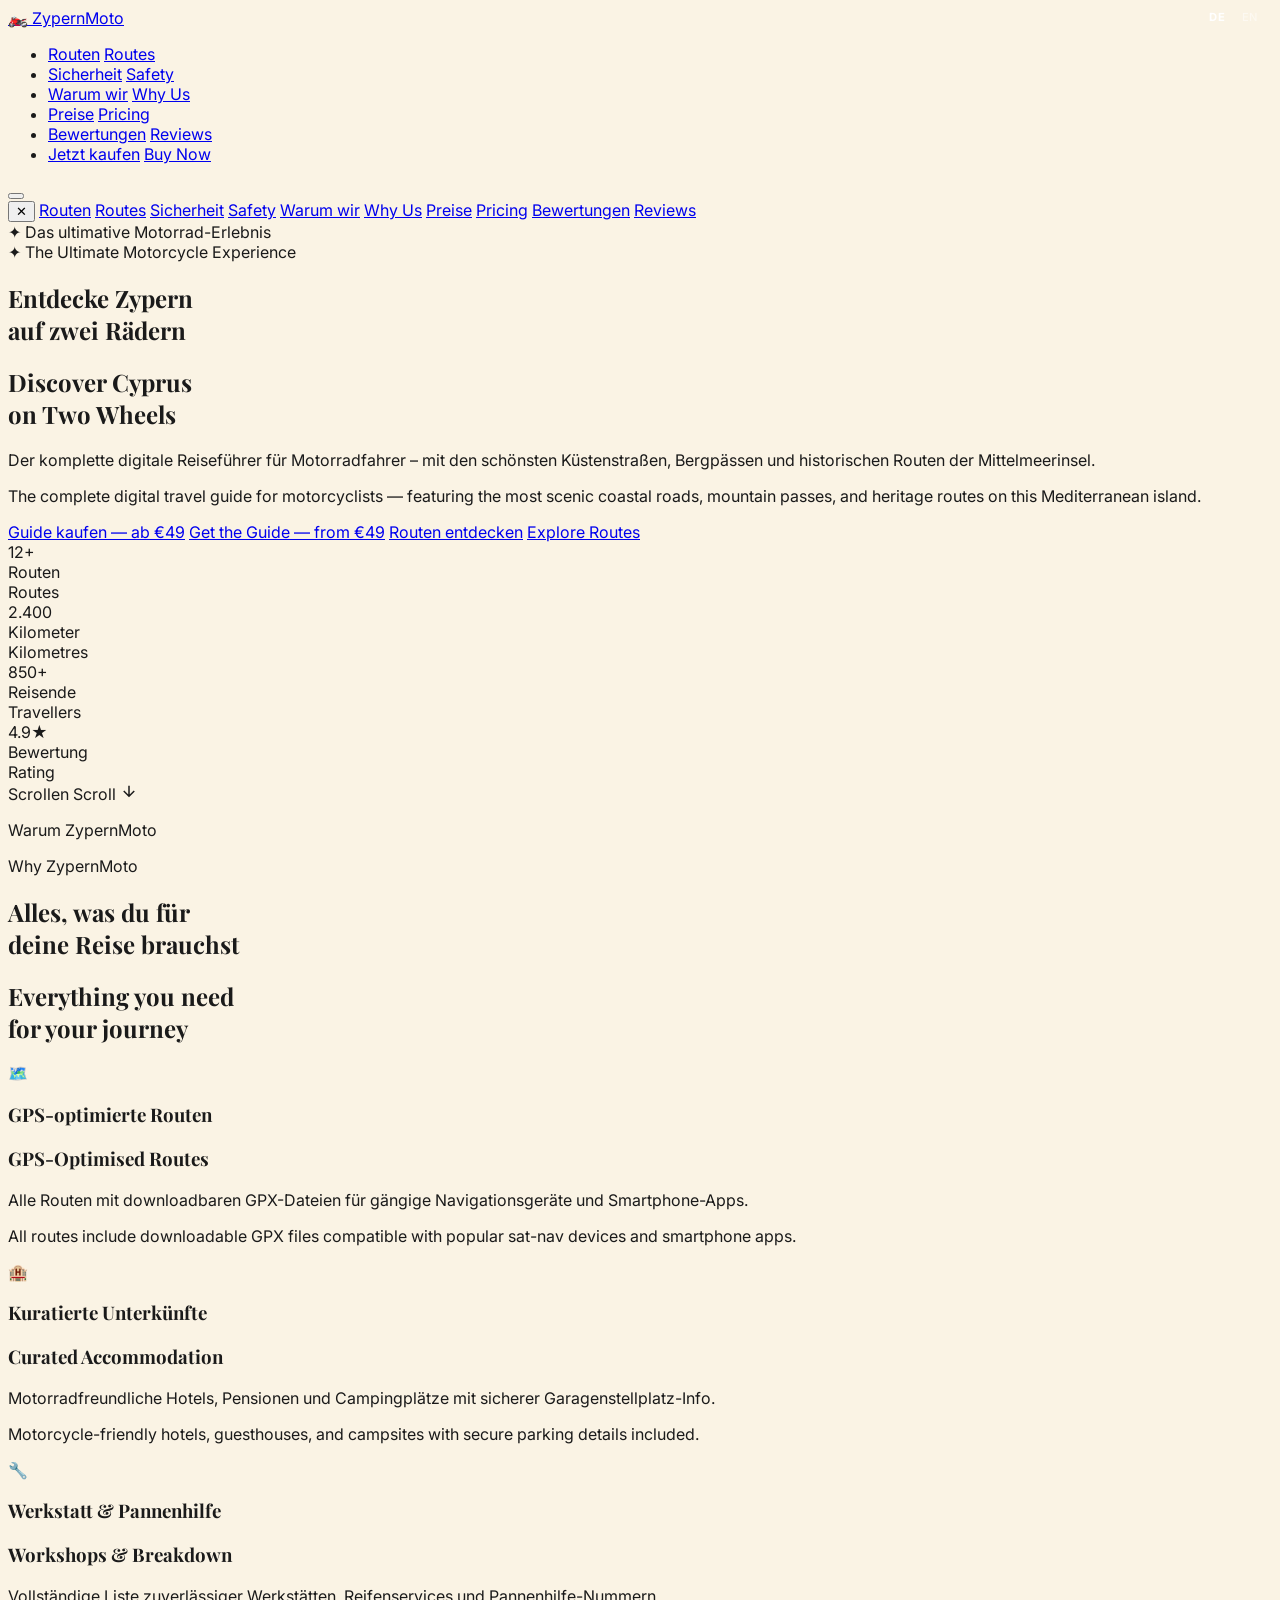
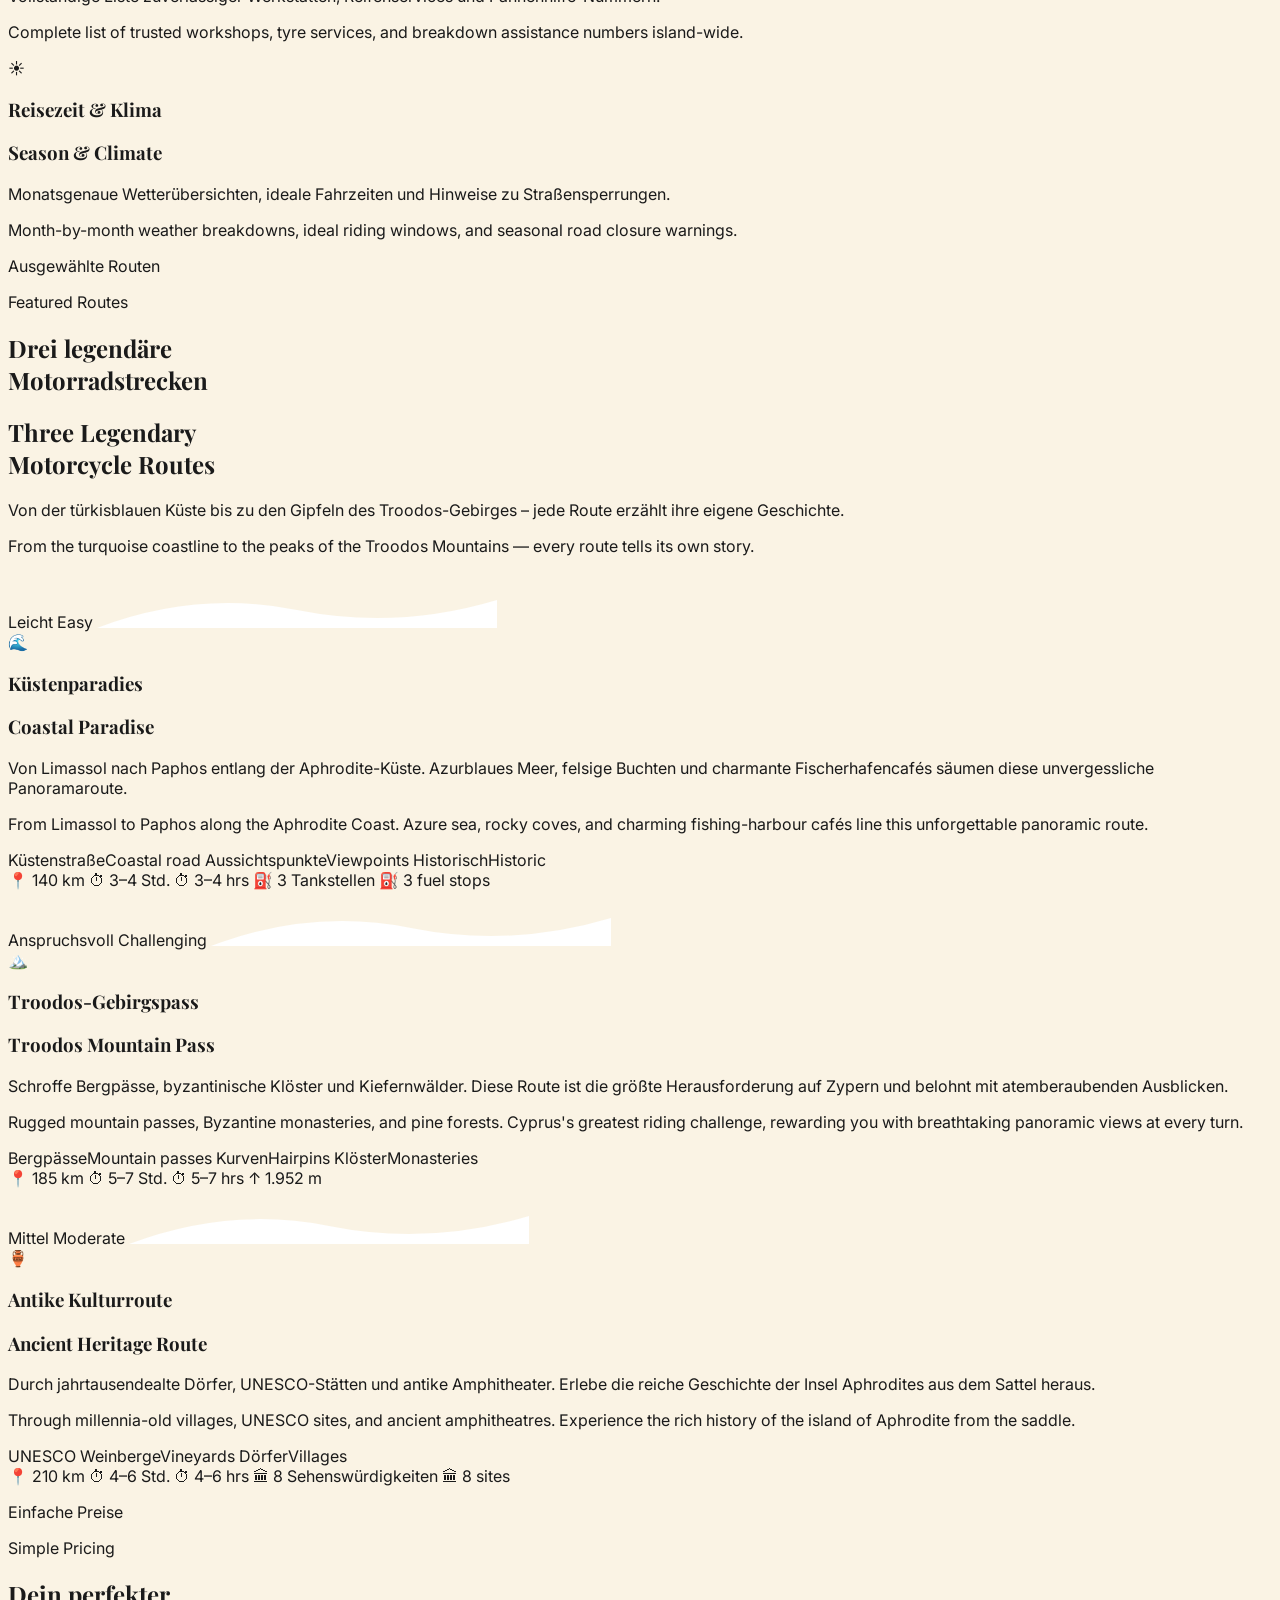
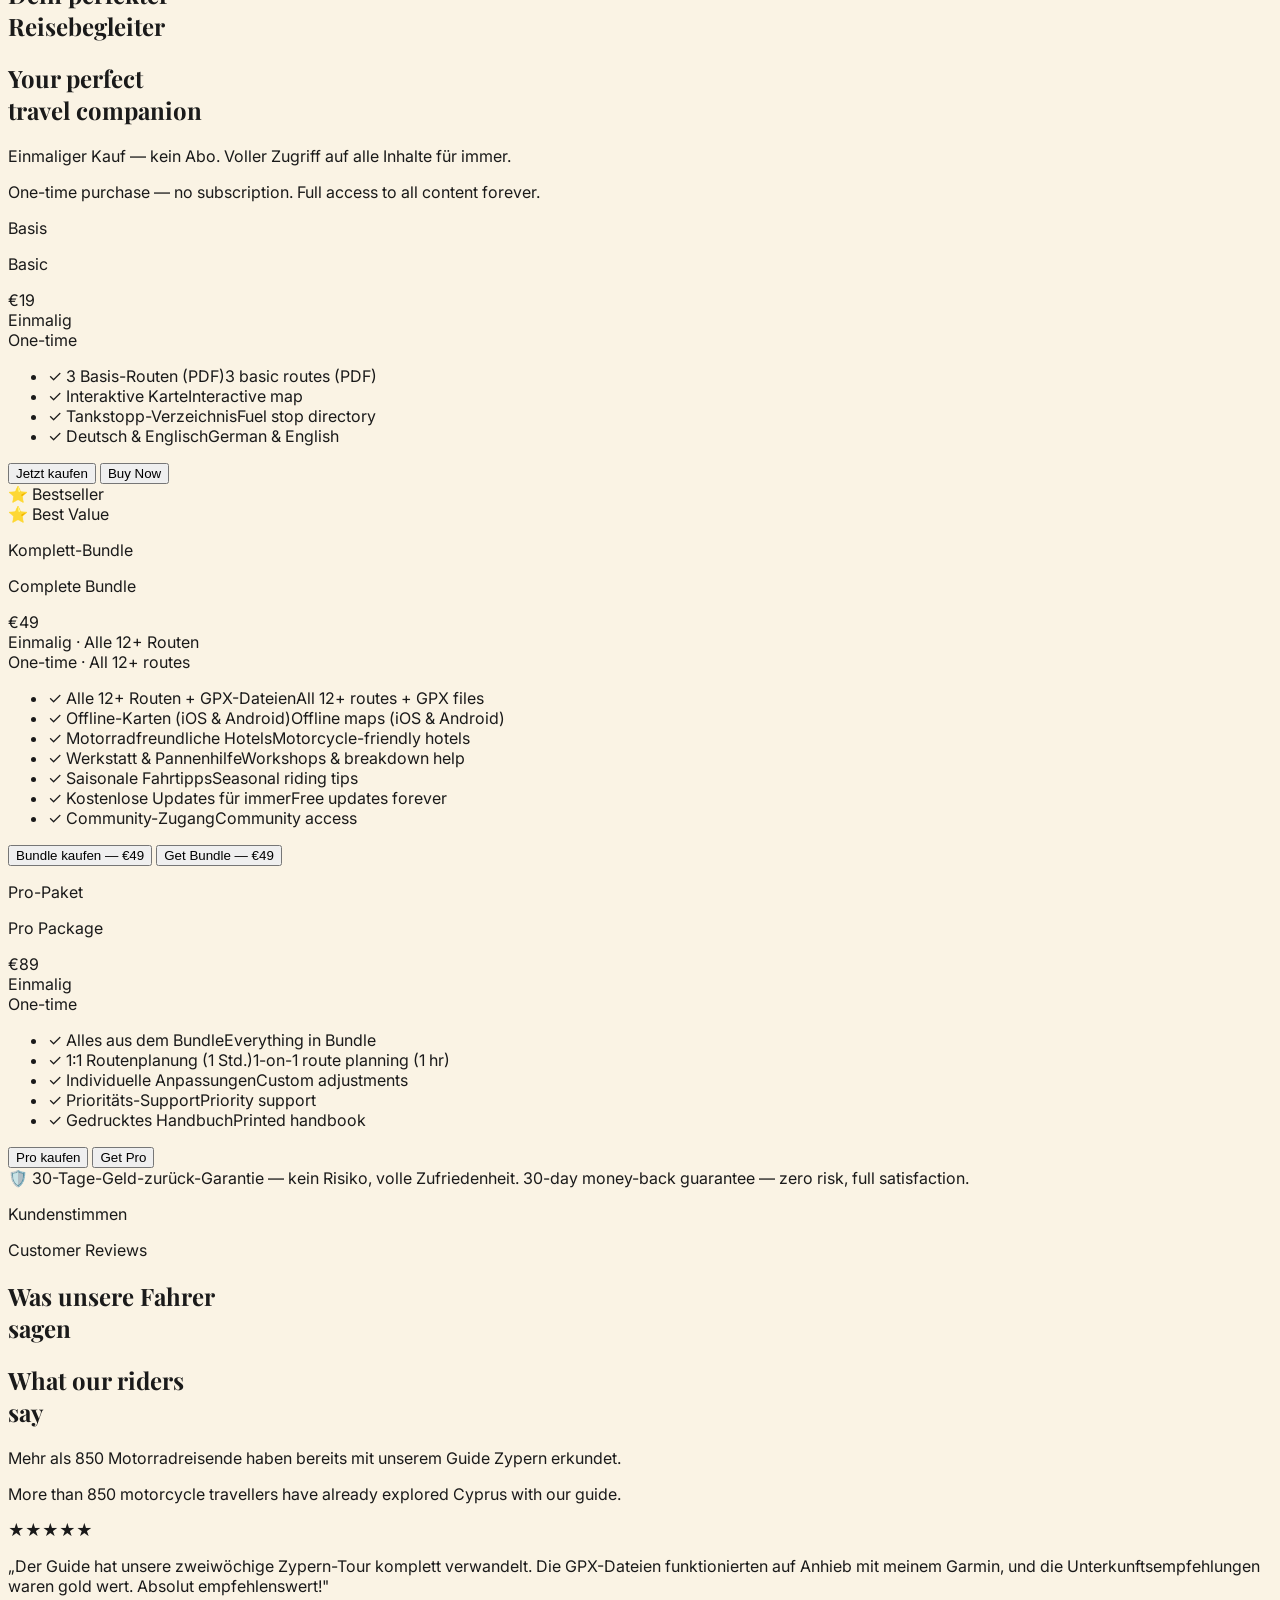
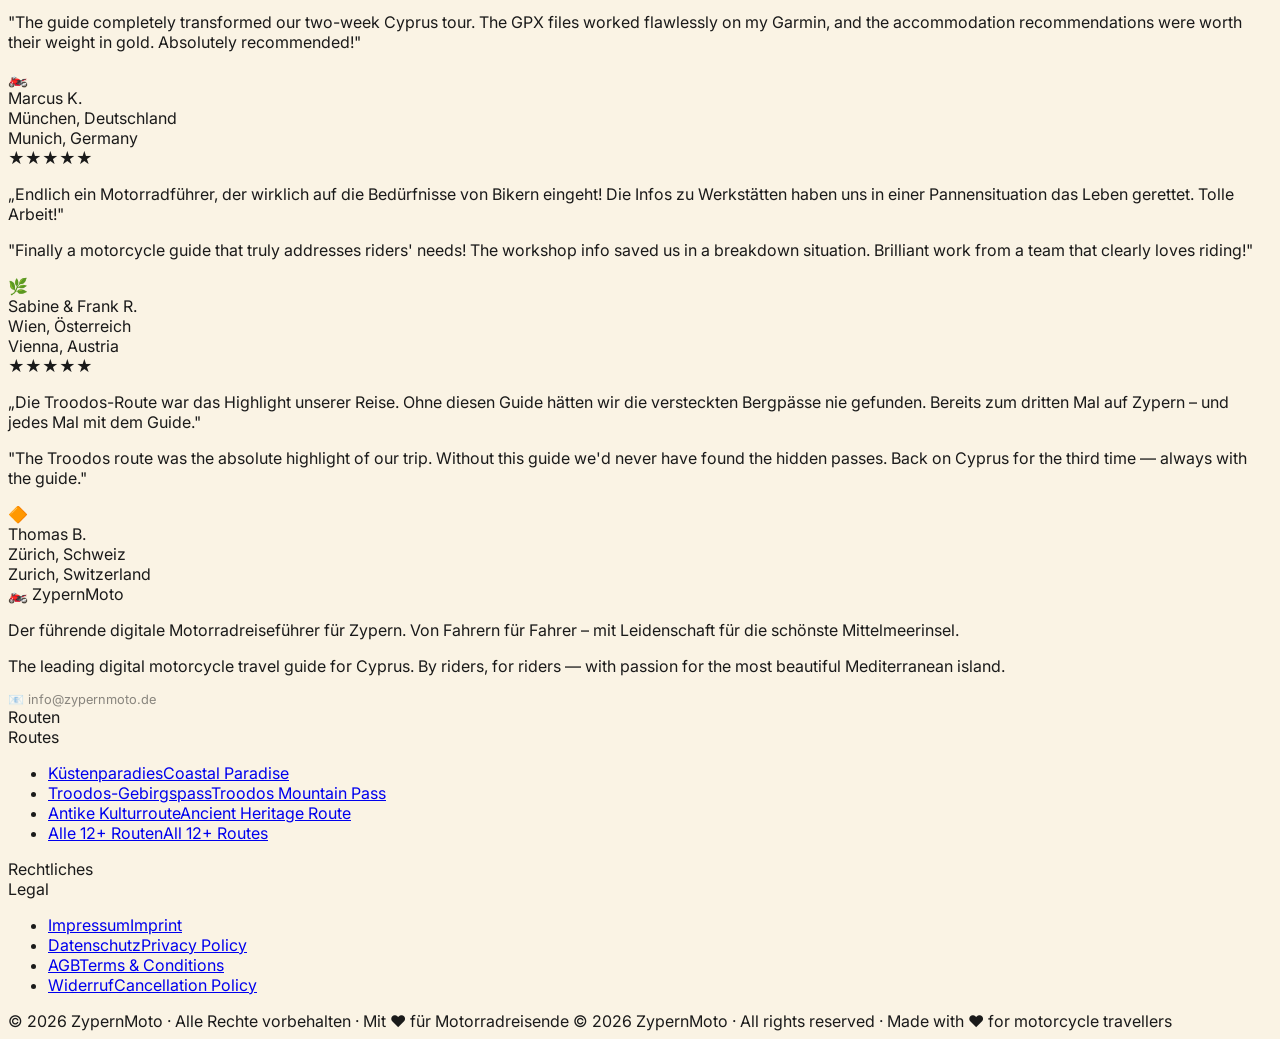
==== commit 59f1d47d: "Update index.html" ====
--- a/index.html
+++ b/index.html
@@ -52,57 +52,50 @@
   <!-- Navigation -->
 <nav id="navbar">
   <a href="#hero" class="nav-logo">🏍️ <span>Zypern</span>Moto</a>
-  <nav id="navbar">
-  <a href="#hero" class="nav-logo">🏍️ <span>Zypern</span>Moto</a>
   <ul class="nav-links">
     <li>
-      <a href="#routen" data-de>Routen</a>
-      <a href="#routen" data-en>Routes</a>
+      <a href="routen.html" data-de>Routen</a>
+      <a href="routen.html" data-en>Routes</a>
     </li>
     <li>
-      <a href="#sicherheit" data-de>Sicherheit</a>
-      <a href="#sicherheit" data-en>Safety</a>
+      <a href="sicherheit.html" data-de>Sicherheit</a>
+      <a href="sicherheit.html" data-en>Safety</a>
     </li>
     <li>
       <a href="#features" data-de>Warum wir</a>
       <a href="#features" data-en>Why Us</a>
     </li>
     <li>
-      <a href="#preise" data-de>Preise</a>
-      <a href="#preise" data-en>Pricing</a>
+      <a href="#pricing" data-de>Preise</a>
+      <a href="#pricing" data-en>Pricing</a>
     </li>
     <li>
-      <a href="#bewertungen" data-de>Bewertungen</a>
-      <a href="#bewertungen" data-en>Reviews</a>
+      <a href="#testimonials" data-de>Bewertungen</a>
+      <a href="#testimonials" data-en>Reviews</a>
     </li>
     <li>
-      <a href="#preise"" class="nav-cta" data-de>Jetzt kaufen</a>
-      <a href="#preise"" class="nav-cta" data-en>Buy Now</a>
+      <a href="#pricing" class="nav-cta" data-de>Jetzt kaufen</a>
+      <a href="#pricing" class="nav-cta" data-en>Buy Now</a>
     </li>
   </ul>
   <button class="hamburger" id="hamburger" aria-label="Menu">
     <span></span><span></span><span></span>
   </button>
 </nav>
-  </ul>
-  <button class="hamburger" id="hamburger" aria-label="Menu">
-    <span></span><span></span><span></span>
-  </button>
-</nav>
 
 <!-- Mobile Menu -->
 <div class="mobile-menu" id="mobileMenu">
   <button class="mobile-close" id="mobileClose">✕</button>
-    <a href="#routen" onclick="closeMobileMenu()" data-de>Routen</a>
-  <a href="#routen" onclick="closeMobileMenu()" data-en>Routes</a>
-  <a href="#sicherheit" onclick="closeMobileMenu()" data-de>Sicherheit</a>
-  <a href="#sicherheit" onclick="closeMobileMenu()" data-en>Safety</a>
+  <a href="routen.html" onclick="closeMobileMenu()" data-de>Routen</a>
+  <a href="routen.html" onclick="closeMobileMenu()" data-en>Routes</a>
+  <a href="sicherheit.html" onclick="closeMobileMenu()" data-de>Sicherheit</a>
+  <a href="sicherheit.html" onclick="closeMobileMenu()" data-en>Safety</a>
   <a href="#features" onclick="closeMobileMenu()" data-de>Warum wir</a>
   <a href="#features" onclick="closeMobileMenu()" data-en>Why Us</a>
-  <a href="#preise" onclick="closeMobileMenu()" data-de>Preise</a>
-  <a href="#preise" onclick="closeMobileMenu()" data-en>Pricing</a>
-  <a href="#bewertungen" onclick="closeMobileMenu()" data-de>Bewertungen</a>
-  <a href="#bewertungen" onclick="closeMobileMenu()" data-en>Reviews</a>
+  <a href="#pricing" onclick="closeMobileMenu()" data-de>Preise</a>
+  <a href="#pricing" onclick="closeMobileMenu()" data-en>Pricing</a>
+  <a href="#testimonials" onclick="closeMobileMenu()" data-de>Bewertungen</a>
+  <a href="#testimonials" onclick="closeMobileMenu()" data-en>Reviews</a>
 </div>
 
   <!-- ══ HERO ══ -->
@@ -199,7 +192,7 @@
   </section>
 
   <!-- ══ ROUTES ══ -->
- <section id="routen">
+  <section id="routes">
     <div class="section-header">
       <div>
         <p class="section-label" data-de>Ausgewählte Routen</p>
@@ -351,7 +344,7 @@
   </section>
 
   <!-- ══ PRICING ══ -->
-  <section id="preise">
+  <section id="pricing">
     <div class="section-header" style="max-width:1000px">
       <div>
         <p class="section-label" data-de>Einfache Preise</p>
@@ -438,7 +431,7 @@
   </section>
 
   <!-- ══ TESTIMONIALS ══ -->
-  <section id="bewertungen">
+  <section id="testimonials">
     <div class="section-header">
       <div>
         <p class="section-label" data-de>Kundenstimmen</p>
@@ -503,6 +496,16 @@
       <p class="footer-about" data-de>Der führende digitale Motorradreiseführer für Zypern. Von Fahrern für Fahrer – mit Leidenschaft für die schönste Mittelmeerinsel.</p>
       <p class="footer-about" data-en>The leading digital motorcycle travel guide for Cyprus. By riders, for riders — with passion for the most beautiful Mediterranean island.</p>
       <div style="font-size:.8rem;opacity:.5;margin-top:8px">📧 info@zypernmoto.de</div>
+    </div>
+    <div>
+      <div class="footer-heading" data-de>Routen</div>
+      <div class="footer-heading" data-en>Routes</div>
+      <ul class="footer-links">
+        <li><a href="routen.html" data-de>Küstenparadies</a><a href="routen.html" data-en>Coastal Paradise</a></li>
+        <li><a href="routen.html" data-de>Troodos-Gebirgspass</a><a href="routen.html" data-en>Troodos Mountain Pass</a></li>
+        <li><a href="routen.html" data-de>Antike Kulturroute</a><a href="routen.html" data-en>Ancient Heritage Route</a></li>
+        <li><a href="#pricing" data-de>Alle 12+ Routen</a><a href="#pricing" data-en>All 12+ Routes</a></li>
+      </ul>
     </div>
     <div>
       <div class="footer-heading" data-de>Rechtliches</div>
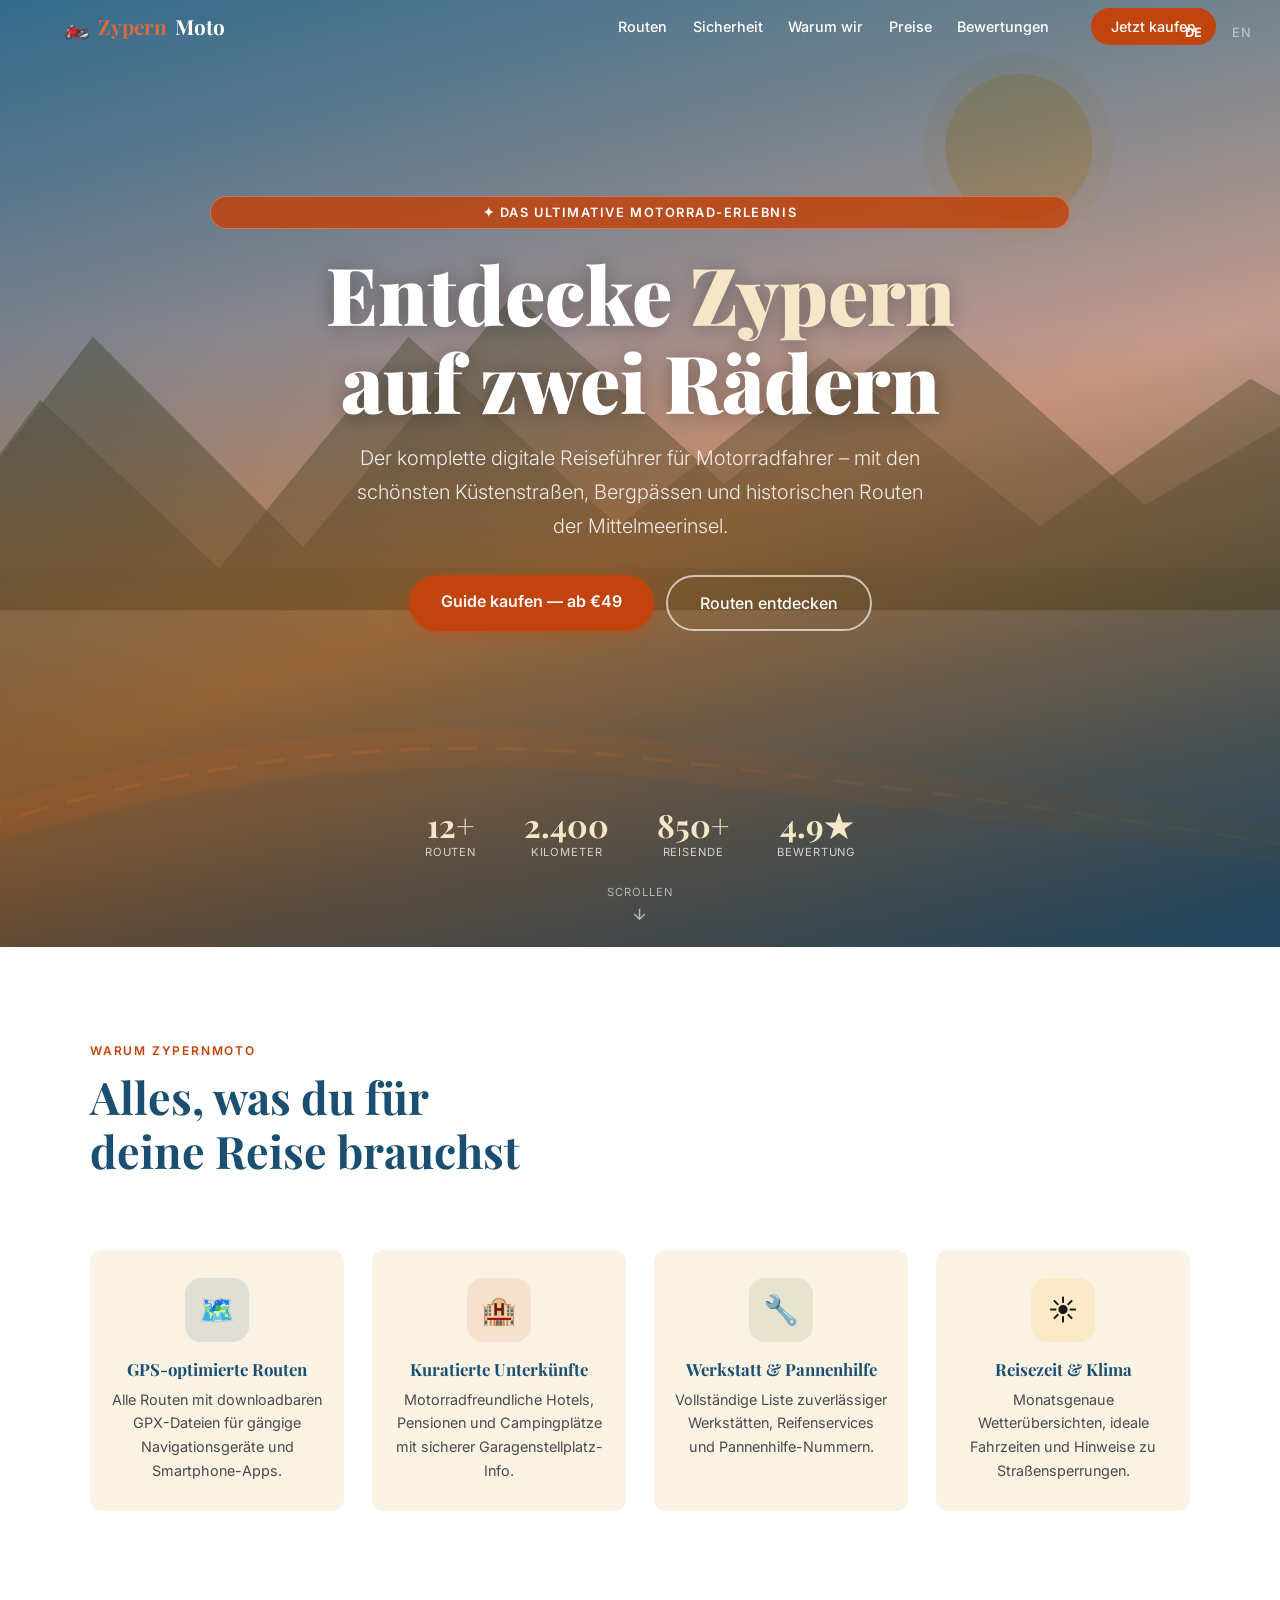
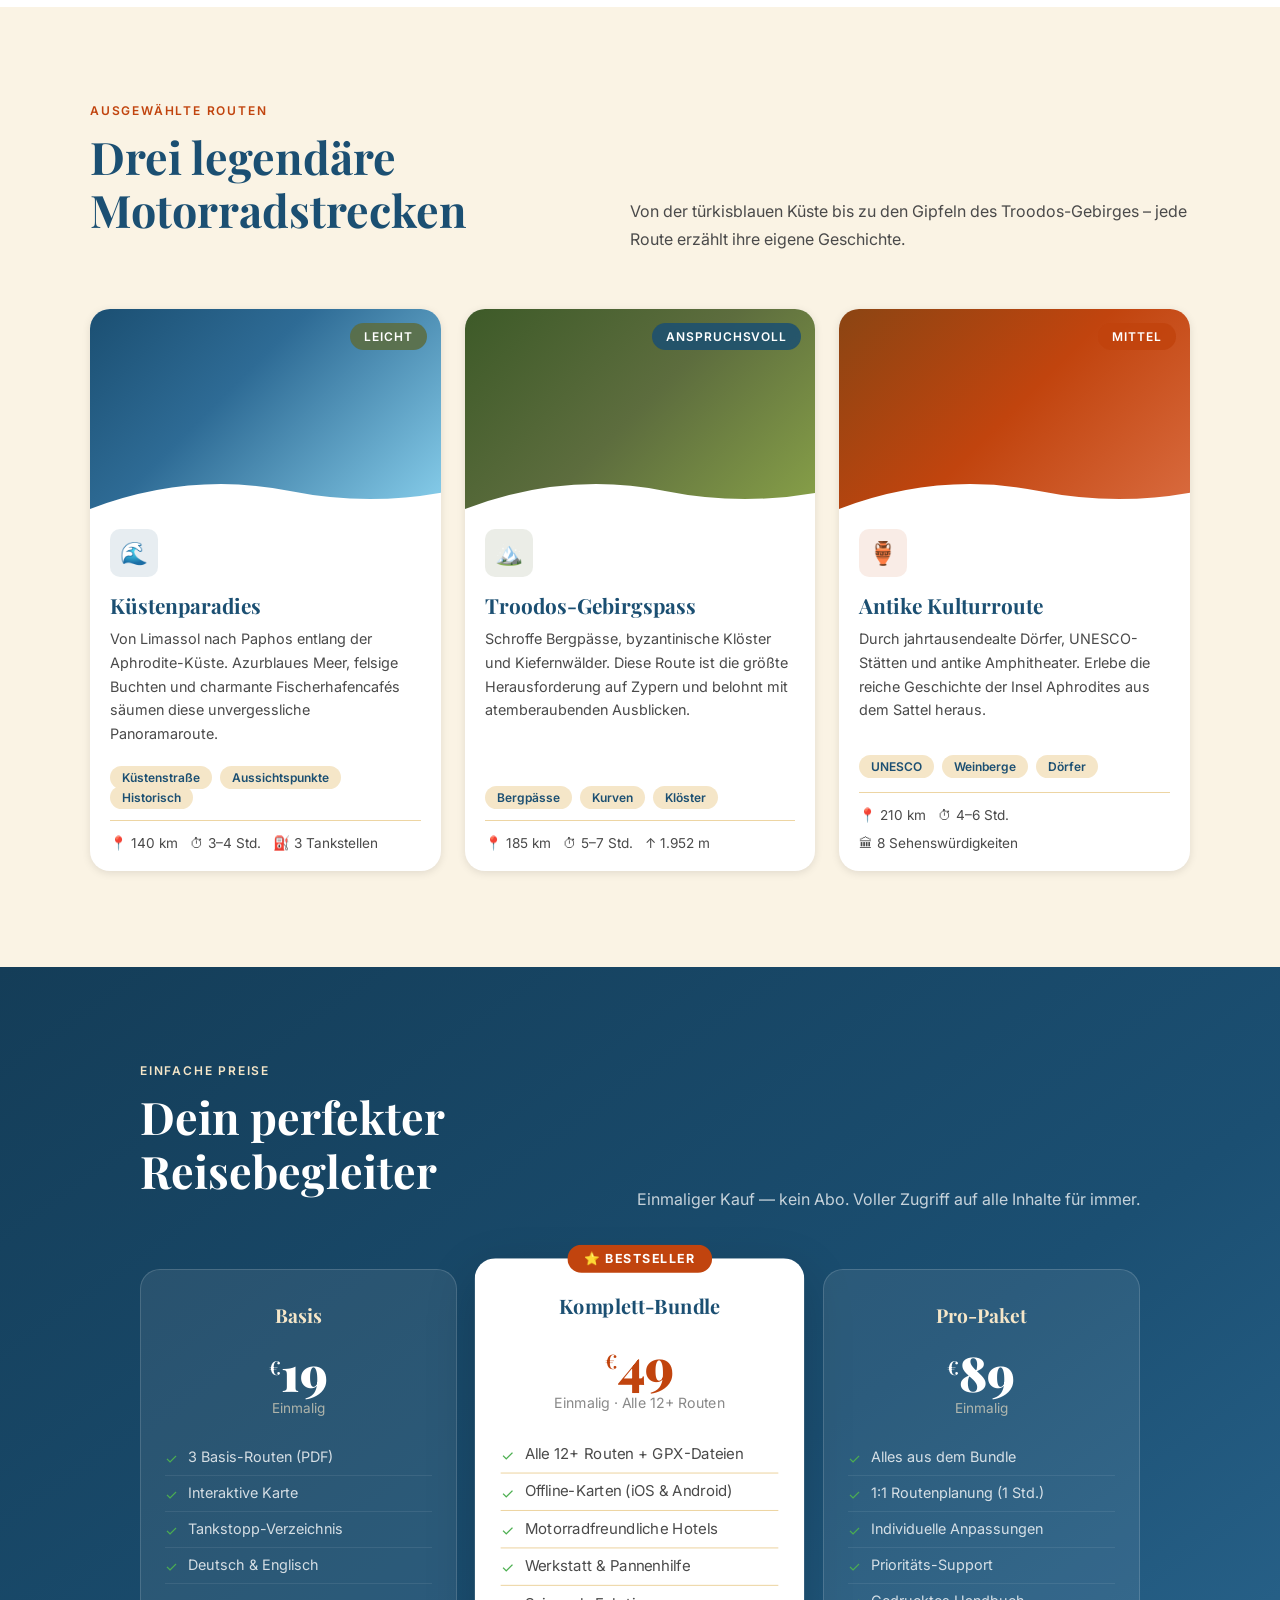
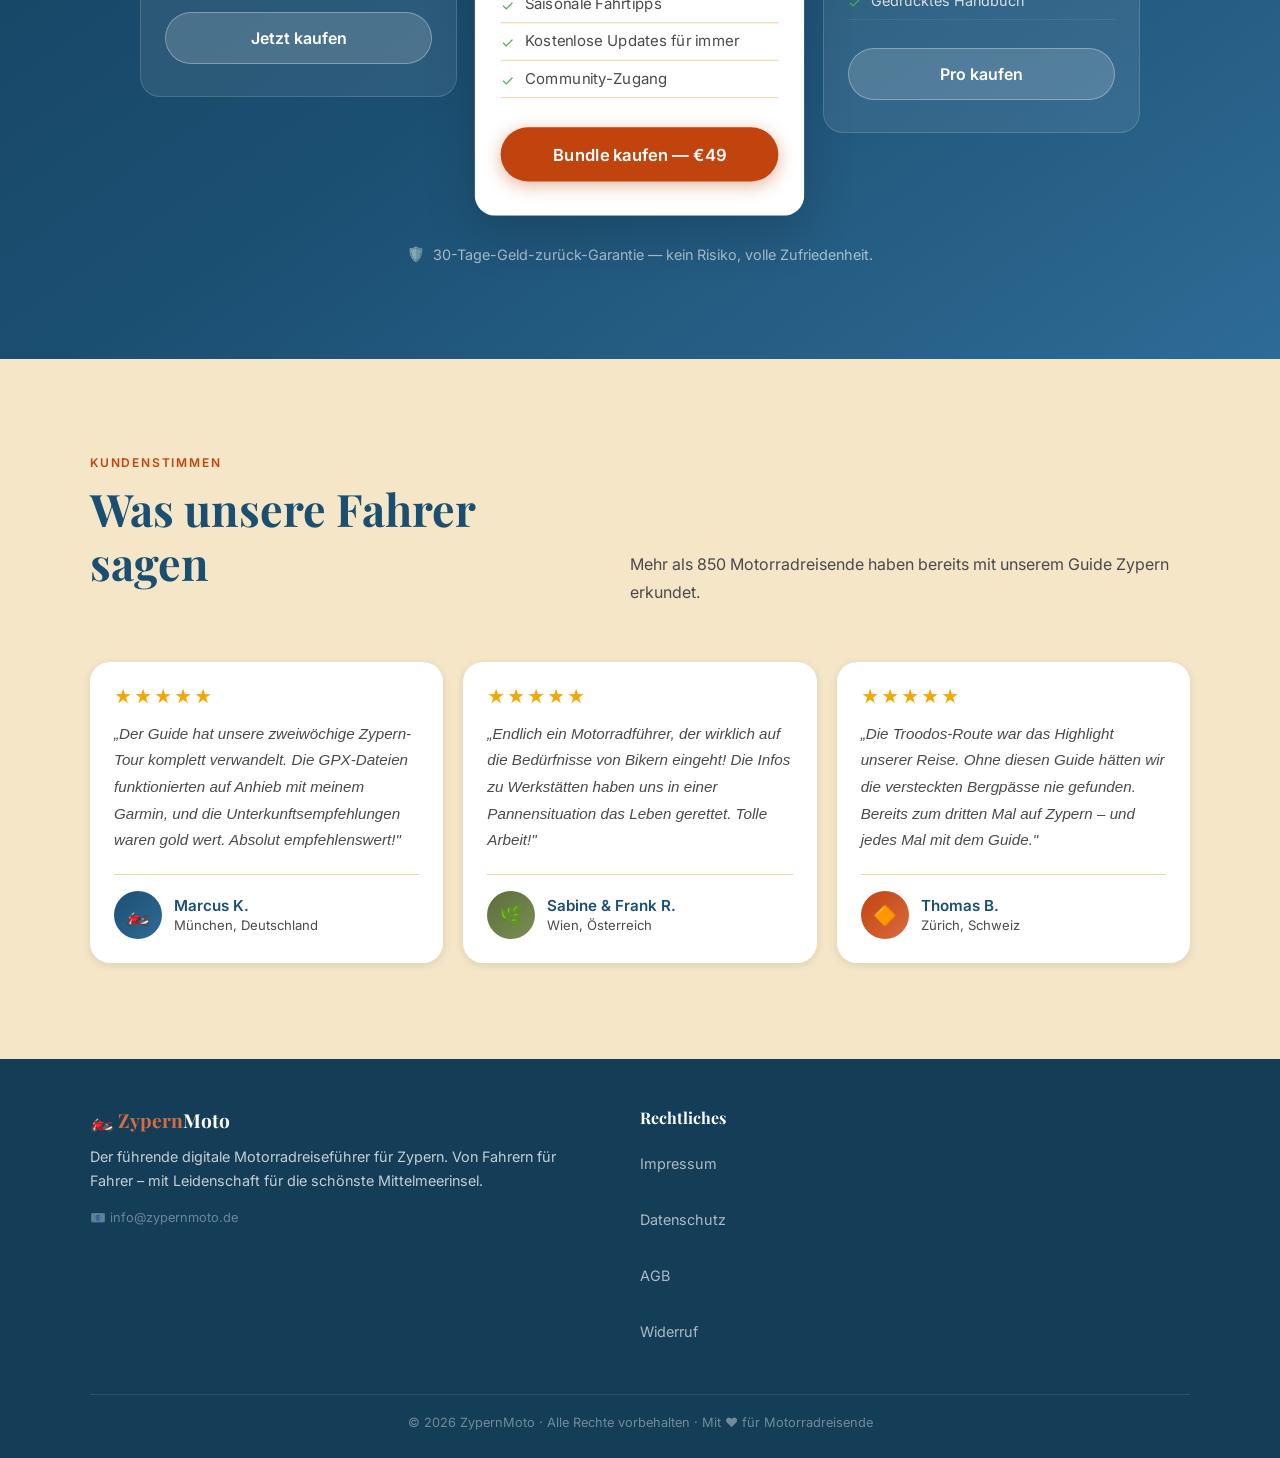
==== commit 86ff84e8: "Update index.html" ====
--- a/index.html
+++ b/index.html
@@ -54,28 +54,28 @@
   <a href="#hero" class="nav-logo">🏍️ <span>Zypern</span>Moto</a>
   <ul class="nav-links">
     <li>
-      <a href="routen.html" data-de>Routen</a>
-      <a href="routen.html" data-en>Routes</a>
+      <a href="#routen" data-de>Routen</a>
+      <a href="#routen" data-en>Routes</a>
     </li>
     <li>
-      <a href="sicherheit.html" data-de>Sicherheit</a>
-      <a href="sicherheit.html" data-en>Safety</a>
+      <a href="#sicherheit" data-de>Sicherheit</a>
+      <a href="#sicherheit" data-en>Safety</a>
     </li>
     <li>
-      <a href="#features" data-de>Warum wir</a>
-      <a href="#features" data-en>Why Us</a>
+      <a href="#warum" data-de>Warum wir</a>
+      <a href="#warum" data-en>Why Us</a>
     </li>
     <li>
-      <a href="#pricing" data-de>Preise</a>
-      <a href="#pricing" data-en>Pricing</a>
+      <a href="#preise" data-de>Preise</a>
+      <a href="#preise" data-en>Pricing</a>
     </li>
     <li>
-      <a href="#testimonials" data-de>Bewertungen</a>
-      <a href="#testimonials" data-en>Reviews</a>
+      <a href="#bewertungen" data-de>Bewertungen</a>
+      <a href="#bewertungen" data-en>Reviews</a>
     </li>
-    <li>
-      <a href="#pricing" class="nav-cta" data-de>Jetzt kaufen</a>
-      <a href="#pricing" class="nav-cta" data-en>Buy Now</a>
+    <li style="margin-left: 16px;">
+      <a href="#preise" class="nav-cta" data-de>Jetzt kaufen</a>
+      <a href="#preise" class="nav-cta" data-en>Buy Now</a>
     </li>
   </ul>
   <button class="hamburger" id="hamburger" aria-label="Menu">
@@ -86,16 +86,16 @@
 <!-- Mobile Menu -->
 <div class="mobile-menu" id="mobileMenu">
   <button class="mobile-close" id="mobileClose">✕</button>
-  <a href="routen.html" onclick="closeMobileMenu()" data-de>Routen</a>
-  <a href="routen.html" onclick="closeMobileMenu()" data-en>Routes</a>
-  <a href="sicherheit.html" onclick="closeMobileMenu()" data-de>Sicherheit</a>
-  <a href="sicherheit.html" onclick="closeMobileMenu()" data-en>Safety</a>
-  <a href="#features" onclick="closeMobileMenu()" data-de>Warum wir</a>
-  <a href="#features" onclick="closeMobileMenu()" data-en>Why Us</a>
-  <a href="#pricing" onclick="closeMobileMenu()" data-de>Preise</a>
-  <a href="#pricing" onclick="closeMobileMenu()" data-en>Pricing</a>
-  <a href="#testimonials" onclick="closeMobileMenu()" data-de>Bewertungen</a>
-  <a href="#testimonials" onclick="closeMobileMenu()" data-en>Reviews</a>
+  <a href="#routen" onclick="closeMobileMenu()" data-de>Routen</a>
+  <a href="#routen" onclick="closeMobileMenu()" data-en>Routes</a>
+  <a href="#sicherheit" onclick="closeMobileMenu()" data-de>Sicherheit</a>
+  <a href="#sicherheit" onclick="closeMobileMenu()" data-en>Safety</a>
+  <a href="#warum" onclick="closeMobileMenu()" data-de>Warum wir</a>
+  <a href="#warum" onclick="closeMobileMenu()" data-en>Why Us</a>
+  <a href="#preise" onclick="closeMobileMenu()" data-de>Preise</a>
+  <a href="#preise" onclick="closeMobileMenu()" data-en>Pricing</a>
+  <a href="#bewertungen" onclick="closeMobileMenu()" data-de>Bewertungen</a>
+  <a href="#bewertungen" onclick="closeMobileMenu()" data-en>Reviews</a>
 </div>
 
   <!-- ══ HERO ══ -->
@@ -112,8 +112,8 @@
       <p class="hero-subtitle" data-en>The complete digital travel guide for motorcyclists — featuring the most scenic coastal roads, mountain passes, and heritage routes on this Mediterranean island.</p>
 
       <div class="hero-actions">
-        <a href="#pricing" class="btn-primary" data-de>Guide kaufen — ab €49</a>
-        <a href="#pricing" class="btn-primary" data-en>Get the Guide — from €49</a>
+        <a href="#preise" class="btn-primary" data-de>Guide kaufen — ab €49</a>
+        <a href="#preise" class="btn-primary" data-en>Get the Guide — from €49</a>
         <a href="#routes" class="btn-outline" data-de>Routen entdecken</a>
         <a href="#routes" class="btn-outline" data-en>Explore Routes</a>
       </div>
@@ -498,23 +498,12 @@
       <div style="font-size:.8rem;opacity:.5;margin-top:8px">📧 info@zypernmoto.de</div>
     </div>
     <div>
-      <div class="footer-heading" data-de>Routen</div>
-      <div class="footer-heading" data-en>Routes</div>
+      <div class="footer-heading">Rechtliches</div>
       <ul class="footer-links">
-        <li><a href="routen.html" data-de>Küstenparadies</a><a href="routen.html" data-en>Coastal Paradise</a></li>
-        <li><a href="routen.html" data-de>Troodos-Gebirgspass</a><a href="routen.html" data-en>Troodos Mountain Pass</a></li>
-        <li><a href="routen.html" data-de>Antike Kulturroute</a><a href="routen.html" data-en>Ancient Heritage Route</a></li>
-        <li><a href="#pricing" data-de>Alle 12+ Routen</a><a href="#pricing" data-en>All 12+ Routes</a></li>
-      </ul>
-    </div>
-    <div>
-      <div class="footer-heading" data-de>Rechtliches</div>
-      <div class="footer-heading" data-en>Legal</div>
-      <ul class="footer-links">
-        <li><a href="impressum.html" data-de>Impressum</a><a href="impressum.html" data-en>Imprint</a></li>
-        <li><a href="datenschutz.html" data-de>Datenschutz</a><a href="datenschutz.html" data-en>Privacy Policy</a></li>
-        <li><a href="agb.html" data-de>AGB</a><a href="agb.html" data-en>Terms &amp; Conditions</a></li>
-        <li><a href="widerruf.html" data-de>Widerruf</a><a href="widerruf.html" data-en>Cancellation Policy</a></li>
+        <li><a href="impressum.html">Impressum</a></li>
+        <li><a href="datenschutz.html">Datenschutz</a></li>
+        <li><a href="agb.html">AGB</a></li>
+        <li><a href="widerruf.html">Widerruf</a></li>
       </ul>
     </div>
   </div>
--- a/style.css
+++ b/style.css
@@ -1,5 +1,3 @@
-$ cat /home/user/zypern-motorrad-guide/style.css
-
 /* ── Reset & Base ── */
 *, *::before, *::after { box-sizing: border-box; margin: 0; padding: 0; }
 
@@ -23,6 +21,7 @@
   --shadow-lg: 0 16px 48px rgba(0,0,0,.18);
   --radius: 12px;
   --radius-lg: 20px;
+  --radius-sm: 8px;
 }
 
 html { scroll-behavior: smooth; }
@@ -36,7 +35,7 @@
 
 h1, h2, h3 { font-family: 'Playfair Display', serif; }
 
-/* ── Language Toggle ── */
+/* ── Language Bar ── */
 .lang-bar {
   position: fixed;
   top: 0; right: 0;
@@ -44,17 +43,21 @@
   display: flex;
   align-items: center;
   gap: 4px;
-  padding: 8px 16px;
-  background: rgba(27,79,114,.92);
-  backdrop-filter: blur(8px);
-  border-bottom-left-radius: var(--radius);
-}
+  padding: 10px 16px;
+  background: transparent;
+}
+
 .lang-btn {
   font-family: 'Inter', sans-serif;
-  font-size: .7rem;
+  font-size: .8rem;
   font-weight: 500;
   letter-spacing: .06em;
-  padding: 2px 6px;
+  padding: 6px 10px;
+  min-width: 44px;
+  min-height: 44px;
+  display: flex;
+  align-items: center;
+  justify-content: center;
   border: none;
   border-radius: 0;
   background: none;
@@ -71,10 +74,6 @@
 .lang-btn:hover:not(.active) {
   color: rgba(255,255,255,.85);
 }
-.lang-bar {
-  background: transparent;
-  backdrop-filter: none;
-  border-bottom-left-radius: 0;
 
 /* ── Navigation ── */
 nav {
@@ -84,7 +83,7 @@
   display: flex;
   align-items: center;
   justify-content: space-between;
-  padding: 10px 5%;
+  padding: 12px 5%;
   transition: background .3s, box-shadow .3s;
 }
 
@@ -108,39 +107,47 @@
 .nav-logo span { color: var(--terracotta-light); }
 
 .nav-links {
-  display: flex;
-  gap: 32px;
+  display: none;
+  gap: clamp(12px, 2vw, 32px);
   list-style: none;
-}
-
-/* AFTER */
-.nav-links {
-  display: flex;
-  align-items: center;   /* vertically centres the CTA pill with the text links */
-  gap: clamp(12px, 2vw, 32px);  /* shrinks gracefully when zoomed out */
-  list-style: none;
-  flex-wrap: nowrap;     /* prevents accidental wrapping mid-nav */
-}
+  align-items: center;
+  flex-wrap: nowrap;
+}
+
+.nav-links a {
+  color: var(--white);
+  text-decoration: none;
+  font-size: .9rem;
+  font-weight: 500;
+  transition: color .2s;
+}
+
+.nav-links a:hover { color: var(--beige); }
 
 .nav-cta {
   background: var(--terracotta) !important;
   color: var(--white) !important;
-  padding: 8px 20px;
+  padding: 10px 20px;
   border-radius: 25px;
-  white-space: nowrap;   /* keeps "Jetzt kaufen" from breaking across lines */
-  line-height: 1;        /* normalises height so flex alignment is predictable */
+  white-space: nowrap;
+  line-height: 1;
 }
 
 .nav-cta:hover { background: var(--terracotta-dark) !important; }
 
+/* ── Hamburger ── */
 .hamburger {
-  display: none;
+  display: flex;
   flex-direction: column;
   gap: 5px;
   cursor: pointer;
   background: none;
   border: none;
-  padding: 4px;
+  padding: 10px;
+  min-width: 44px;
+  min-height: 44px;
+  justify-content: center;
+  align-items: center;
 }
 
 .hamburger span {
@@ -152,6 +159,7 @@
   transition: all .3s;
 }
 
+/* ── Mobile Menu ── */
 .mobile-menu {
   display: none;
   position: fixed;
@@ -161,7 +169,7 @@
   flex-direction: column;
   align-items: center;
   justify-content: center;
-  gap: 32px;
+  gap: 8px;
 }
 
 .mobile-menu.open { display: flex; }
@@ -172,26 +180,35 @@
   color: var(--white);
   text-decoration: none;
   transition: color .2s;
+  padding: 12px 24px;
+  min-height: 60px;
+  display: flex;
+  align-items: center;
 }
 
 .mobile-menu a:hover { color: var(--beige); }
 
 .mobile-close {
   position: absolute;
-  top: 20px; right: 20px;
+  top: 16px; right: 16px;
   background: none;
   border: none;
   color: var(--white);
   font-size: 2rem;
   cursor: pointer;
   line-height: 1;
+  min-width: 44px;
+  min-height: 44px;
+  display: flex;
+  align-items: center;
+  justify-content: center;
 }
 
 /* ── Hero ── */
 #hero {
   position: relative;
-  height: 100vh;
-  min-height: 600px;
+  min-height: 100svh;
+  min-height: 100vh;
   display: flex;
   align-items: center;
   overflow: hidden;
@@ -205,7 +222,6 @@
     linear-gradient(180deg, #87CEEB 0%, #C8D8E8 35%, #D4A96A 65%, #8B6B3D 100%);
 }
 
-/* Decorative SVG landscape behind gradient */
 .hero-bg::after {
   content: '';
   position: absolute;
@@ -220,50 +236,51 @@
 .hero-content {
   position: relative;
   z-index: 2;
-  width: 90%;
+  width: 92%;
   max-width: 860px;
   margin: 0 auto;
   text-align: center;
-  padding-top: 80px;
+  padding-top: 100px;
+  padding-bottom: 180px;
 }
 
 .hero-badge {
   display: inline-block;
   background: rgba(193,68,14,.85);
   color: var(--white);
-  font-size: .75rem;
+  font-size: .8rem;
   font-weight: 600;
   letter-spacing: .12em;
   text-transform: uppercase;
-  padding: 6px 18px;
+  padding: 8px 18px;
   border-radius: 20px;
-  margin-bottom: 24px;
+  margin-bottom: 20px;
   border: 1px solid rgba(255,255,255,.25);
 }
 
 .hero-title {
-  font-size: clamp(2.4rem, 6vw, 5rem);
+  font-size: clamp(2.2rem, 9vw, 5rem);
   font-weight: 900;
   color: var(--white);
   line-height: 1.1;
-  margin-bottom: 20px;
+  margin-bottom: 16px;
   text-shadow: 0 2px 20px rgba(0,0,0,.3);
 }
 
 .hero-title .accent { color: var(--beige); }
 
 .hero-subtitle {
-  font-size: clamp(1rem, 2.2vw, 1.25rem);
+  font-size: clamp(1rem, 4vw, 1.25rem);
   color: rgba(255,255,255,.88);
   max-width: 600px;
-  margin: 0 auto 40px;
+  margin: 0 auto 32px;
   line-height: 1.7;
   font-weight: 300;
 }
 
 .hero-actions {
   display: flex;
-  gap: 16px;
+  gap: 12px;
   justify-content: center;
   flex-wrap: wrap;
 }
@@ -272,7 +289,7 @@
   background: var(--terracotta);
   color: var(--white);
   border: none;
-  padding: 14px 36px;
+  padding: 16px 32px;
   border-radius: 30px;
   font-family: 'Inter', sans-serif;
   font-size: 1rem;
@@ -282,6 +299,9 @@
   transition: background .2s, transform .2s, box-shadow .2s;
   box-shadow: 0 4px 16px rgba(193,68,14,.4);
   display: inline-block;
+  min-height: 52px;
+  display: inline-flex;
+  align-items: center;
 }
 
 .btn-primary:hover {
@@ -294,7 +314,7 @@
   background: transparent;
   color: var(--white);
   border: 2px solid rgba(255,255,255,.65);
-  padding: 14px 36px;
+  padding: 16px 32px;
   border-radius: 30px;
   font-family: 'Inter', sans-serif;
   font-size: 1rem;
@@ -302,7 +322,9 @@
   cursor: pointer;
   text-decoration: none;
   transition: all .2s;
-  display: inline-block;
+  display: inline-flex;
+  align-items: center;
+  min-height: 52px;
 }
 
 .btn-outline:hover {
@@ -310,17 +332,47 @@
   border-color: rgba(255,255,255,.9);
 }
 
+.hero-stats {
+  position: absolute;
+  bottom: 72px;
+  left: 0; right: 0;
+  display: flex;
+  justify-content: center;
+  flex-wrap: wrap;
+  gap: 20px;
+  z-index: 2;
+  padding: 0 5%;
+}
+
+.stat { text-align: center; color: var(--white); }
+
+.stat-num {
+  font-family: 'Playfair Display', serif;
+  font-size: 1.6rem;
+  font-weight: 700;
+  color: var(--beige);
+  line-height: 1;
+}
+
+.stat-label {
+  font-size: .7rem;
+  letter-spacing: .08em;
+  text-transform: uppercase;
+  opacity: .75;
+  margin-top: 4px;
+}
+
 .hero-scroll {
   position: absolute;
-  bottom: 36px;
+  bottom: 24px;
   left: 50%;
   transform: translateX(-50%);
   display: flex;
   flex-direction: column;
   align-items: center;
-  gap: 8px;
+  gap: 6px;
   color: rgba(255,255,255,.6);
-  font-size: .75rem;
+  font-size: .7rem;
   letter-spacing: .1em;
   text-transform: uppercase;
   animation: bounce 2.4s infinite;
@@ -332,36 +384,8 @@
   50% { transform: translateX(-50%) translateY(8px); }
 }
 
-.hero-stats {
-  position: absolute;
-  bottom: 88px;
-  left: 0; right: 0;
-  display: flex;
-  justify-content: center;
-  gap: 48px;
-  z-index: 2;
-}
-
-.stat { text-align: center; color: var(--white); }
-
-.stat-num {
-  font-family: 'Playfair Display', serif;
-  font-size: 2rem;
-  font-weight: 700;
-  color: var(--beige);
-  line-height: 1;
-}
-
-.stat-label {
-  font-size: .75rem;
-  letter-spacing: .08em;
-  text-transform: uppercase;
-  opacity: .75;
-  margin-top: 4px;
-}
-
-/* ── Section Base ── */
-section { padding: 96px 5%; }
+/* ── Sections ── */
+section { padding: 64px 5%; }
 
 .section-label {
   font-size: .75rem;
@@ -373,7 +397,7 @@
 }
 
 .section-title {
-  font-size: clamp(1.8rem, 3.5vw, 2.8rem);
+  font-size: clamp(1.7rem, 6vw, 2.8rem);
   font-weight: 700;
   color: var(--blue);
   line-height: 1.2;
@@ -389,12 +413,11 @@
 
 .section-header {
   display: flex;
-  justify-content: space-between;
-  align-items: flex-end;
-  flex-wrap: wrap;
-  gap: 24px;
+  flex-direction: column;
+  align-items: flex-start;
+  gap: 16px;
   max-width: 1100px;
-  margin: 0 auto 56px;
+  margin: 0 auto 40px;
 }
 
 /* ── Features ── */
@@ -402,15 +425,15 @@
 
 .features-grid {
   display: grid;
-  grid-template-columns: repeat(4, 1fr);
-  gap: 28px;
+  grid-template-columns: 1fr;
+  gap: 20px;
   max-width: 1100px;
   margin: 0 auto;
 }
 
 .feature-item {
   text-align: center;
-  padding: 32px 20px;
+  padding: 28px 20px;
   border-radius: var(--radius);
   background: var(--beige-light);
   transition: transform .3s;
@@ -419,10 +442,10 @@
 .feature-item:hover { transform: translateY(-4px); }
 
 .feature-icon {
-  width: 60px; height: 60px;
+  width: 64px; height: 64px;
   border-radius: 16px;
   display: flex; align-items: center; justify-content: center;
-  font-size: 1.6rem;
+  font-size: 1.8rem;
   margin: 0 auto 16px;
 }
 
@@ -432,21 +455,21 @@
 .fi-4 { background: rgba(244,167,0,.12); }
 
 .feature-title {
-  font-size: 1rem;
+  font-size: 1.05rem;
   font-weight: 700;
   color: var(--blue);
   margin-bottom: 8px;
 }
 
-.feature-desc { font-size: .83rem; color: var(--text-mid); line-height: 1.65; }
+.feature-desc { font-size: .9rem; color: var(--text-mid); line-height: 1.65; }
 
 /* ── Routes ── */
 #routes { background: var(--beige-light); }
 
 .routes-grid {
   display: grid;
-  grid-template-columns: repeat(3, 1fr);
-  gap: 28px;
+  grid-template-columns: 1fr;
+  gap: 24px;
   max-width: 1100px;
   margin: 0 auto;
 }
@@ -488,9 +511,9 @@
 .route-difficulty {
   position: absolute;
   top: 14px; right: 14px;
-  padding: 4px 12px;
+  padding: 6px 14px;
   border-radius: 20px;
-  font-size: .7rem;
+  font-size: .75rem;
   font-weight: 600;
   letter-spacing: .08em;
   text-transform: uppercase;
@@ -501,34 +524,34 @@
 .diff-medium { background: rgba(193,68,14,.85); color: #fff; }
 .diff-hard { background: rgba(27,79,114,.85); color: #fff; }
 
-.route-body { padding: 24px; flex: 1; display: flex; flex-direction: column; }
+.route-body { padding: 20px; flex: 1; display: flex; flex-direction: column; }
 
 .route-icon {
-  width: 44px; height: 44px;
+  width: 48px; height: 48px;
   border-radius: 10px;
   display: flex; align-items: center; justify-content: center;
   margin-bottom: 14px;
-  font-size: 1.3rem;
+  font-size: 1.4rem;
 }
 
 .route-icon.coastal { background: rgba(27,79,114,.1); }
 .route-icon.mountain { background: rgba(93,109,62,.12); }
 .route-icon.heritage { background: rgba(193,68,14,.10); }
 
-.route-name { font-size: 1.25rem; font-weight: 700; color: var(--blue); margin-bottom: 8px; }
-
-.route-desc { font-size: .875rem; color: var(--text-mid); line-height: 1.65; margin-bottom: 20px; flex: 1; }
+.route-name { font-size: 1.3rem; font-weight: 700; color: var(--blue); margin-bottom: 8px; }
+
+.route-desc { font-size: .9rem; color: var(--text-mid); line-height: 1.65; margin-bottom: 20px; flex: 1; }
 
 .route-meta {
   display: flex;
-  gap: 16px;
+  gap: 12px;
   border-top: 1px solid var(--beige-dark);
-  padding-top: 16px;
+  padding-top: 14px;
   margin-top: auto;
   flex-wrap: wrap;
 }
 
-.meta-item { display: flex; align-items: center; gap: 6px; font-size: .8rem; color: var(--text-mid); }
+.meta-item { display: flex; align-items: center; gap: 6px; font-size: .85rem; color: var(--text-mid); }
 
 .route-tags { margin-bottom: 14px; }
 
@@ -536,9 +559,9 @@
   display: inline-block;
   background: var(--beige);
   color: var(--blue);
-  font-size: .7rem;
+  font-size: .75rem;
   font-weight: 600;
-  padding: 3px 10px;
+  padding: 4px 12px;
   border-radius: 12px;
   margin: 4px 4px 0 0;
 }
@@ -554,7 +577,7 @@
 
 .pricing-grid {
   display: grid;
-  grid-template-columns: repeat(3, 1fr);
+  grid-template-columns: 1fr;
   gap: 24px;
   max-width: 1000px;
   margin: 0 auto;
@@ -565,7 +588,7 @@
   background: rgba(255,255,255,.08);
   border: 1px solid rgba(255,255,255,.15);
   border-radius: var(--radius-lg);
-  padding: 36px 28px;
+  padding: 32px 24px;
   text-align: center;
   transition: transform .3s, background .3s;
   position: relative;
@@ -577,10 +600,9 @@
   background: var(--white);
   border-color: transparent;
   box-shadow: var(--shadow-lg);
-  transform: scale(1.04);
-}
-
-.pricing-card.featured:hover { transform: scale(1.04) translateY(-4px); }
+}
+
+.pricing-card.featured:hover { transform: translateY(-4px); }
 
 .featured-badge {
   position: absolute;
@@ -589,11 +611,11 @@
   transform: translateX(-50%);
   background: var(--terracotta);
   color: var(--white);
-  font-size: .7rem;
+  font-size: .75rem;
   font-weight: 700;
   letter-spacing: .1em;
   text-transform: uppercase;
-  padding: 5px 16px;
+  padding: 6px 16px;
   border-radius: 20px;
   white-space: nowrap;
 }
@@ -622,7 +644,7 @@
 
 .price-currency { font-size: 1.2rem; vertical-align: super; font-weight: 600; }
 
-.price-period { font-size: .8rem; opacity: .65; margin-top: 4px; }
+.price-period { font-size: .85rem; opacity: .65; margin-top: 4px; }
 .pricing-card:not(.featured) .price-period { color: var(--beige); }
 .pricing-card.featured .price-period { color: var(--text-mid); }
 
@@ -636,8 +658,8 @@
   display: flex;
   align-items: flex-start;
   gap: 10px;
-  font-size: .875rem;
-  padding: 7px 0;
+  font-size: .9rem;
+  padding: 8px 0;
   border-bottom: 1px solid rgba(255,255,255,.08);
 }
 
@@ -648,14 +670,15 @@
 
 .btn-pricing {
   width: 100%;
-  padding: 13px;
+  padding: 15px;
   border-radius: 28px;
   border: none;
   font-family: 'Inter', sans-serif;
-  font-size: .9rem;
+  font-size: 1rem;
   font-weight: 600;
   cursor: pointer;
   transition: all .2s;
+  min-height: 52px;
 }
 
 .pricing-card:not(.featured) .btn-pricing {
@@ -678,11 +701,12 @@
   text-align: center;
   margin-top: 40px;
   color: rgba(255,255,255,.6);
-  font-size: .85rem;
+  font-size: .9rem;
   display: flex;
   align-items: center;
   justify-content: center;
   gap: 8px;
+  flex-wrap: wrap;
 }
 
 /* ── Testimonials ── */
@@ -690,8 +714,8 @@
 
 .testimonials-grid {
   display: grid;
-  grid-template-columns: repeat(3, 1fr);
-  gap: 24px;
+  grid-template-columns: 1fr;
+  gap: 20px;
   max-width: 1100px;
   margin: 0 auto;
 }
@@ -699,7 +723,7 @@
 .testimonial-card {
   background: var(--white);
   border-radius: var(--radius-lg);
-  padding: 28px;
+  padding: 24px;
   box-shadow: var(--shadow-sm);
   transition: transform .3s, box-shadow .3s;
   display: flex;
@@ -708,10 +732,10 @@
 
 .testimonial-card:hover { transform: translateY(-4px); box-shadow: var(--shadow-md); }
 
-.stars { color: #F4A700; font-size: 1rem; letter-spacing: 2px; margin-bottom: 16px; }
+.stars { color: #F4A700; font-size: 1.1rem; letter-spacing: 2px; margin-bottom: 14px; }
 
 .testimonial-text {
-  font-size: .9rem;
+  font-size: .95rem;
   line-height: 1.75;
   color: var(--text-mid);
   flex: 1;
@@ -728,10 +752,10 @@
 }
 
 .author-avatar {
-  width: 44px; height: 44px;
+  width: 48px; height: 48px;
   border-radius: 50%;
   display: flex; align-items: center; justify-content: center;
-  font-size: 1.1rem;
+  font-size: 1.2rem;
   flex-shrink: 0;
 }
 
@@ -739,22 +763,22 @@
 .av-2 { background: linear-gradient(135deg, #5D6D3E, #7A8F52); }
 .av-3 { background: linear-gradient(135deg, #C1440E, #D96B3F); }
 
-.author-name { font-weight: 600; font-size: .9rem; color: var(--blue); }
-.author-location { font-size: .78rem; color: var(--text-mid); margin-top: 2px; }
+.author-name { font-weight: 600; font-size: .95rem; color: var(--blue); }
+.author-location { font-size: .82rem; color: var(--text-mid); margin-top: 2px; }
 
 /* ── Footer ── */
 footer {
   background: var(--blue-dark);
   color: rgba(255,255,255,.75);
-  padding: 64px 5% 32px;
+  padding: 48px 5% 28px;
 }
 
 .footer-grid {
   display: grid;
-  grid-template-columns: 2fr 1fr 1fr;
-  gap: 48px;
+  grid-template-columns: 1fr;
+  gap: 32px;
   max-width: 1100px;
-  margin: 0 auto 48px;
+  margin: 0 auto 40px;
 }
 
 .footer-brand {
@@ -767,30 +791,35 @@
 
 .footer-brand span { color: var(--terracotta-light); }
 
-.footer-about { font-size: .875rem; line-height: 1.7; margin-bottom: 20px; }
+.footer-about { font-size: .9rem; line-height: 1.7; margin-bottom: 16px; }
 
 .footer-heading {
   font-family: 'Playfair Display', serif;
   font-size: 1rem;
   color: var(--white);
   font-weight: 700;
-  margin-bottom: 16px;
-}
-
-.footer-links { list-style: none; display: flex; flex-direction: column; gap: 10px; }
+  margin-bottom: 14px;
+}
+
+.footer-links { list-style: none; display: flex; flex-direction: column; gap: 12px; }
 
 .footer-links a {
   color: rgba(255,255,255,.65);
   text-decoration: none;
-  font-size: .875rem;
+  font-size: .9rem;
   transition: color .2s;
+  display: inline-block;
+  padding: 4px 0;
+  min-height: 44px;
+  display: flex;
+  align-items: center;
 }
 
 .footer-links a:hover { color: var(--beige); }
 
 .footer-bottom {
   border-top: 1px solid rgba(255,255,255,.1);
-  padding-top: 24px;
+  padding-top: 20px;
   text-align: center;
   font-size: .8rem;
   color: rgba(255,255,255,.4);
@@ -812,25 +841,74 @@
 body.lang-de [data-de] { display: revert; }
 body.lang-en [data-en] { display: revert; }
 
-/* ── Responsive ── */
-@media (max-width: 1024px) {
-  .features-grid { grid-template-columns: repeat(2, 1fr); }
-}
-
-@media (max-width: 768px) {
-  .nav-links { display: none; }
-  .hamburger { display: flex; }
-  section { padding: 72px 5%; }
-  .routes-grid, .pricing-grid, .testimonials-grid { grid-template-columns: 1fr; max-width: 480px; margin-left: auto; margin-right: auto; }
-  .pricing-card.featured { transform: none; }
-  .pricing-card.featured:hover { transform: translateY(-4px); }
-  .footer-grid { grid-template-columns: 1fr; gap: 32px; }
-  .hero-stats { gap: 24px; }
-  .stat-num { font-size: 1.5rem; }
-  .section-header { flex-direction: column; align-items: flex-start; }
-}
-
-@media (max-width: 480px) {
-  .features-grid { grid-template-columns: 1fr; }
-  .hero-stats { flex-wrap: wrap; justify-content: center; gap: 20px; }
-}
+/* ════════════════════════════════════════
+   TABLET  ≥ 768px
+   ════════════════════════════════════════ */
+@media (min-width: 768px) {
+  section { padding: 80px 5%; }
+
+  .section-header {
+    flex-direction: row;
+    justify-content: space-between;
+    align-items: flex-end;
+    gap: 24px;
+    margin-bottom: 48px;
+  }
+
+  .nav-links { display: flex; }
+  .hamburger { display: none; }
+
+  .hero-content { padding-bottom: 200px; }
+
+  .hero-stats {
+    gap: 32px;
+    bottom: 80px;
+  }
+
+  .stat-num { font-size: 2rem; }
+
+  .features-grid { grid-template-columns: repeat(2, 1fr); gap: 24px; }
+
+  .routes-grid { grid-template-columns: 1fr; max-width: 600px; }
+
+  .pricing-grid { max-width: 560px; }
+
+  .testimonials-grid { grid-template-columns: 1fr; max-width: 600px; }
+
+  .footer-grid { grid-template-columns: 2fr 1fr 1fr; gap: 40px; }
+}
+
+/* ════════════════════════════════════════
+   DESKTOP  ≥ 1024px
+   ════════════════════════════════════════ */
+@media (min-width: 1024px) {
+  section { padding: 96px 5%; }
+
+  .section-header { margin-bottom: 56px; }
+
+  .hero-content { padding-bottom: 220px; }
+
+  .hero-stats { gap: 48px; bottom: 88px; }
+
+  .stat-num { font-size: 2rem; }
+
+  .features-grid { grid-template-columns: repeat(4, 1fr); gap: 28px; }
+
+  .routes-grid { grid-template-columns: repeat(3, 1fr); max-width: 1100px; }
+
+  .pricing-grid {
+    grid-template-columns: repeat(3, 1fr);
+    max-width: 1000px;
+    align-items: start;
+  }
+
+  .pricing-card.featured {
+    transform: scale(1.04);
+  }
+
+  .pricing-card.featured:hover { transform: scale(1.04) translateY(-4px); }
+
+  .testimonials-grid { grid-template-columns: repeat(3, 1fr); max-width: 1100px; }
+
+  .footer-grid { gap: 48px; }
+}
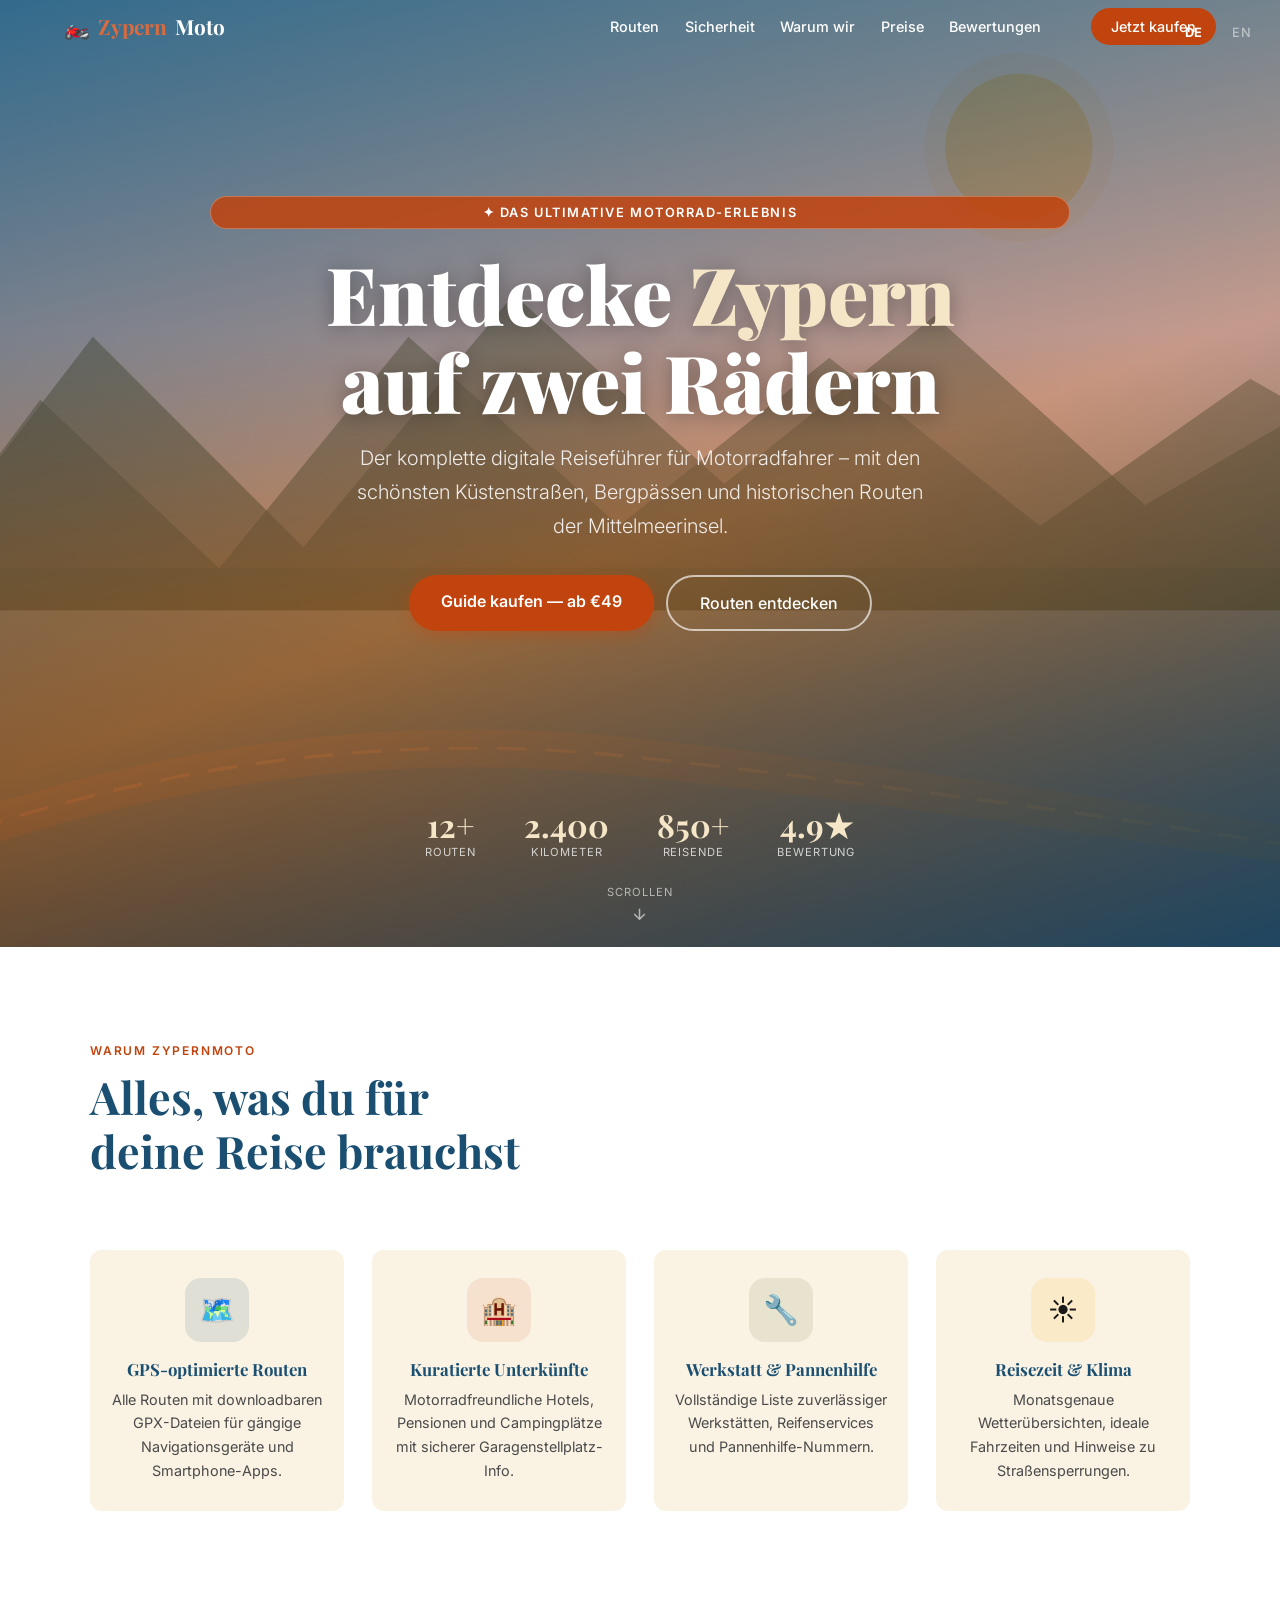
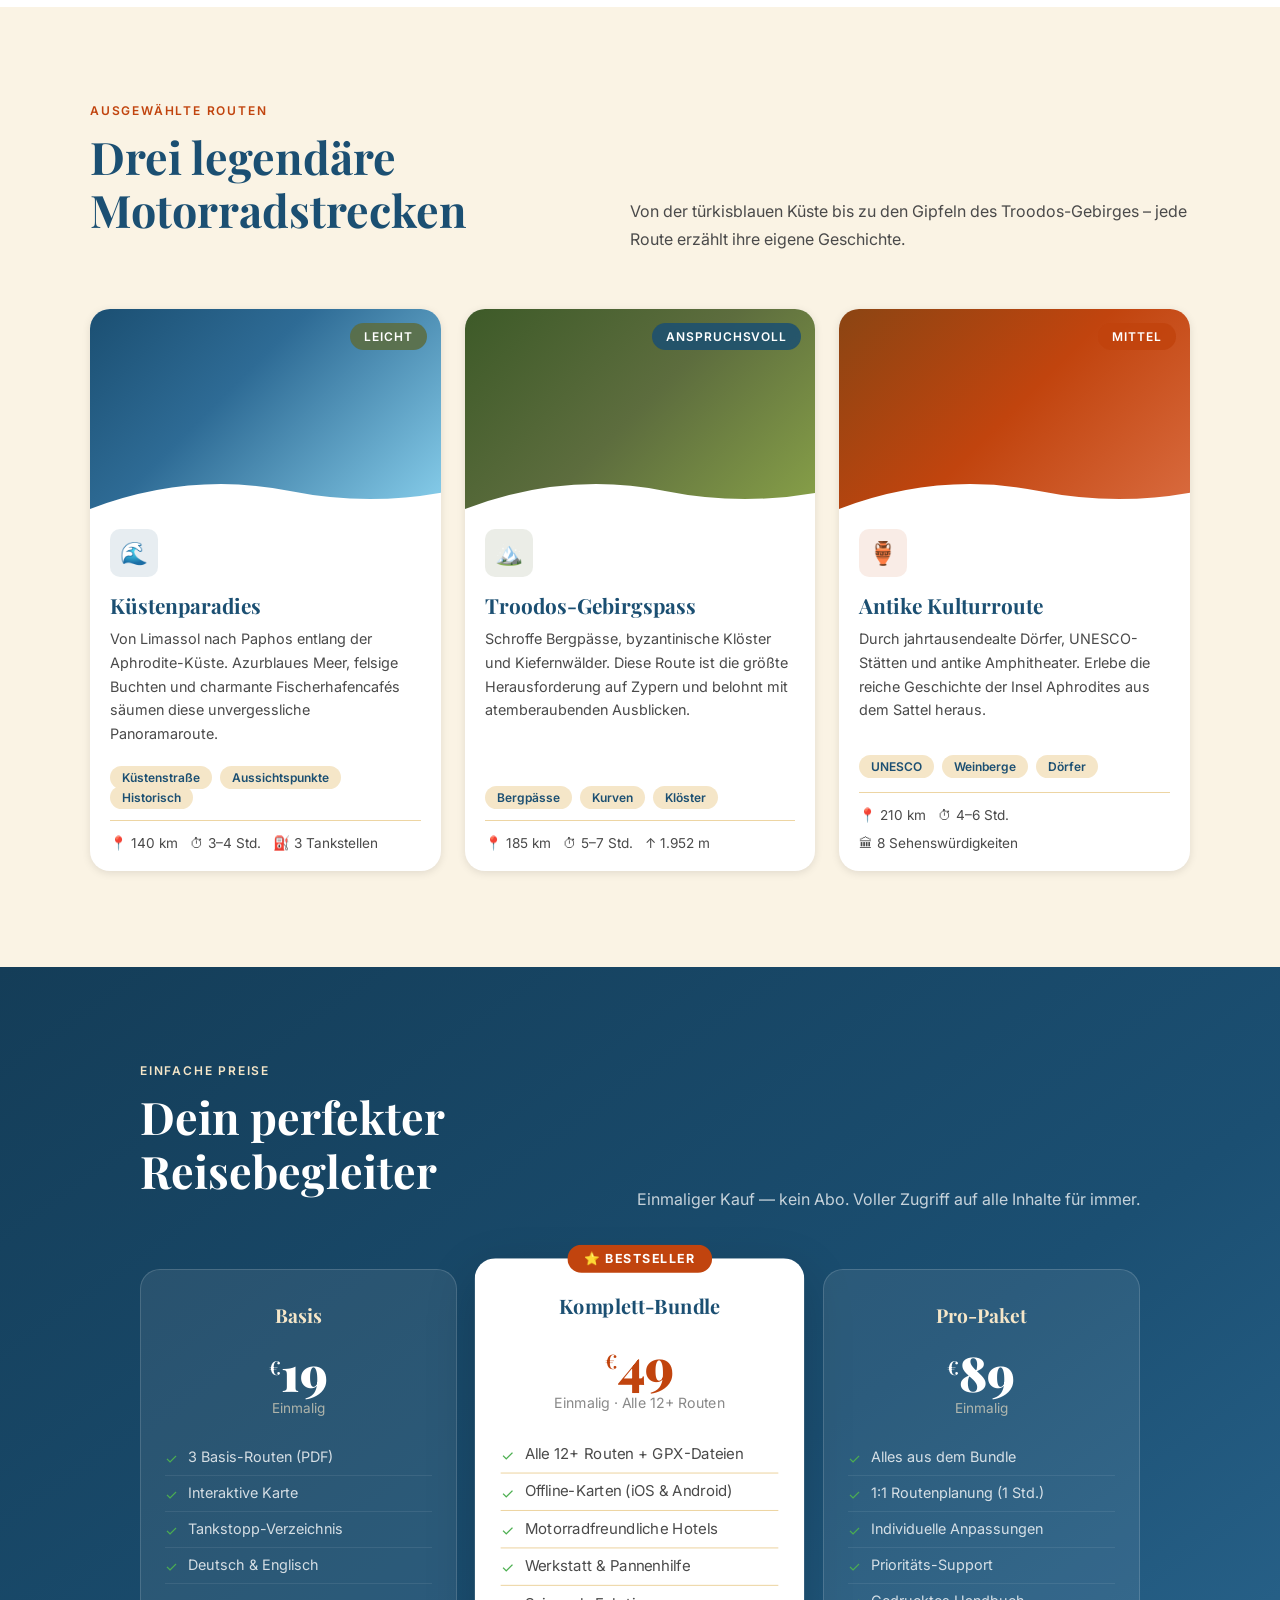
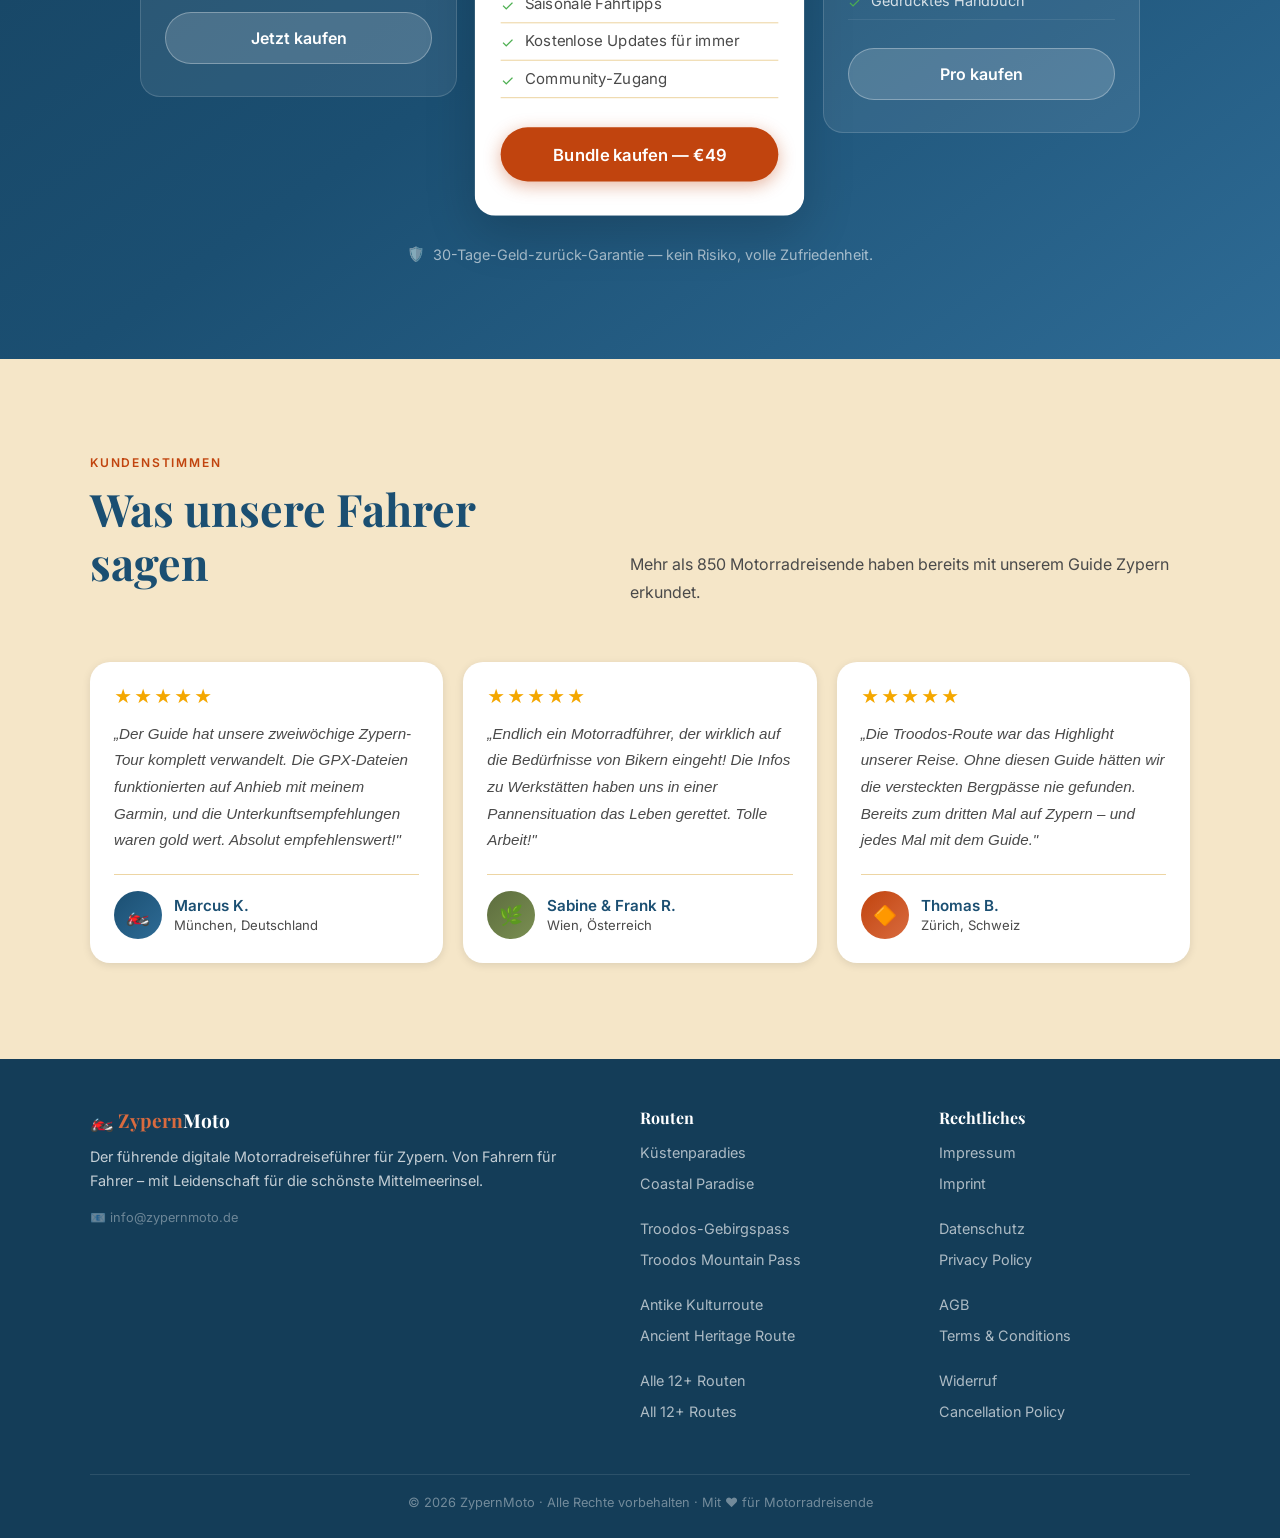
==== commit da73f36e: "Update index.html" ====
--- a/index.html
+++ b/index.html
@@ -43,41 +43,40 @@
 </head>
 <body class="lang-de">
 
-  <!-- Language Bar -->
-  <div class="lang-bar">
-    <button class="lang-btn active" id="btn-de" onclick="setLang('de')">DE</button>
-    <button class="lang-btn" id="btn-en" onclick="setLang('en')">EN</button>
-  </div>
-
   <!-- Navigation -->
 <nav id="navbar">
   <a href="#hero" class="nav-logo">🏍️ <span>Zypern</span>Moto</a>
   <ul class="nav-links">
     <li>
-      <a href="#routen" data-de>Routen</a>
-      <a href="#routen" data-en>Routes</a>
+      <a href="#routes" data-de>Routen</a>
+      <a href="#routes" data-en>Routes</a>
     </li>
     <li>
       <a href="#sicherheit" data-de>Sicherheit</a>
       <a href="#sicherheit" data-en>Safety</a>
     </li>
     <li>
-      <a href="#warum" data-de>Warum wir</a>
-      <a href="#warum" data-en>Why Us</a>
+      <a href="#features" data-de>Warum wir</a>
+      <a href="#features" data-en>Why Us</a>
     </li>
     <li>
-      <a href="#preise" data-de>Preise</a>
-      <a href="#preise" data-en>Pricing</a>
+      <a href="#pricing" data-de>Preise</a>
+      <a href="#pricing" data-en>Pricing</a>
     </li>
     <li>
-      <a href="#bewertungen" data-de>Bewertungen</a>
-      <a href="#bewertungen" data-en>Reviews</a>
+      <a href="#testimonials" data-de>Bewertungen</a>
+      <a href="#testimonials" data-en>Reviews</a>
     </li>
-    <li style="margin-left: 16px;">
-      <a href="#preise" class="nav-cta" data-de>Jetzt kaufen</a>
-      <a href="#preise" class="nav-cta" data-en>Buy Now</a>
+    <li style="margin-left: 24px;">
+      <a href="#pricing" class="nav-cta" data-de>Jetzt kaufen</a>
+      <a href="#pricing" class="nav-cta" data-en>Buy Now</a>
     </li>
   </ul>
+  <!-- Language Bar inside nav, right of hamburger -->
+  <div class="lang-bar">
+    <button class="lang-btn active" id="btn-de" onclick="setLang('de')">DE</button>
+    <button class="lang-btn" id="btn-en" onclick="setLang('en')">EN</button>
+  </div>
   <button class="hamburger" id="hamburger" aria-label="Menu">
     <span></span><span></span><span></span>
   </button>
@@ -86,16 +85,16 @@
 <!-- Mobile Menu -->
 <div class="mobile-menu" id="mobileMenu">
   <button class="mobile-close" id="mobileClose">✕</button>
-  <a href="#routen" onclick="closeMobileMenu()" data-de>Routen</a>
-  <a href="#routen" onclick="closeMobileMenu()" data-en>Routes</a>
+  <a href="#routes" onclick="closeMobileMenu()" data-de>Routen</a>
+  <a href="#routes" onclick="closeMobileMenu()" data-en>Routes</a>
   <a href="#sicherheit" onclick="closeMobileMenu()" data-de>Sicherheit</a>
   <a href="#sicherheit" onclick="closeMobileMenu()" data-en>Safety</a>
-  <a href="#warum" onclick="closeMobileMenu()" data-de>Warum wir</a>
-  <a href="#warum" onclick="closeMobileMenu()" data-en>Why Us</a>
-  <a href="#preise" onclick="closeMobileMenu()" data-de>Preise</a>
-  <a href="#preise" onclick="closeMobileMenu()" data-en>Pricing</a>
-  <a href="#bewertungen" onclick="closeMobileMenu()" data-de>Bewertungen</a>
-  <a href="#bewertungen" onclick="closeMobileMenu()" data-en>Reviews</a>
+  <a href="#features" onclick="closeMobileMenu()" data-de>Warum wir</a>
+  <a href="#features" onclick="closeMobileMenu()" data-en>Why Us</a>
+  <a href="#pricing" onclick="closeMobileMenu()" data-de>Preise</a>
+  <a href="#pricing" onclick="closeMobileMenu()" data-en>Pricing</a>
+  <a href="#testimonials" onclick="closeMobileMenu()" data-de>Bewertungen</a>
+  <a href="#testimonials" onclick="closeMobileMenu()" data-en>Reviews</a>
 </div>
 
   <!-- ══ HERO ══ -->
@@ -112,8 +111,8 @@
       <p class="hero-subtitle" data-en>The complete digital travel guide for motorcyclists — featuring the most scenic coastal roads, mountain passes, and heritage routes on this Mediterranean island.</p>
 
       <div class="hero-actions">
-        <a href="#preise" class="btn-primary" data-de>Guide kaufen — ab €49</a>
-        <a href="#preise" class="btn-primary" data-en>Get the Guide — from €49</a>
+        <a href="#pricing" class="btn-primary" data-de>Guide kaufen — ab €49</a>
+        <a href="#pricing" class="btn-primary" data-en>Get the Guide — from €49</a>
         <a href="#routes" class="btn-outline" data-de>Routen entdecken</a>
         <a href="#routes" class="btn-outline" data-en>Explore Routes</a>
       </div>
@@ -498,12 +497,23 @@
       <div style="font-size:.8rem;opacity:.5;margin-top:8px">📧 info@zypernmoto.de</div>
     </div>
     <div>
-      <div class="footer-heading">Rechtliches</div>
+      <div class="footer-heading" data-de>Routen</div>
+      <div class="footer-heading" data-en>Routes</div>
       <ul class="footer-links">
-        <li><a href="impressum.html">Impressum</a></li>
-        <li><a href="datenschutz.html">Datenschutz</a></li>
-        <li><a href="agb.html">AGB</a></li>
-        <li><a href="widerruf.html">Widerruf</a></li>
+        <li><a href="routen.html" data-de>Küstenparadies</a><a href="routen.html" data-en>Coastal Paradise</a></li>
+        <li><a href="routen.html" data-de>Troodos-Gebirgspass</a><a href="routen.html" data-en>Troodos Mountain Pass</a></li>
+        <li><a href="routen.html" data-de>Antike Kulturroute</a><a href="routen.html" data-en>Ancient Heritage Route</a></li>
+        <li><a href="#pricing" data-de>Alle 12+ Routen</a><a href="#pricing" data-en>All 12+ Routes</a></li>
+      </ul>
+    </div>
+    <div>
+      <div class="footer-heading" data-de>Rechtliches</div>
+      <div class="footer-heading" data-en>Legal</div>
+      <ul class="footer-links">
+        <li><a href="impressum.html" data-de>Impressum</a><a href="impressum.html" data-en>Imprint</a></li>
+        <li><a href="datenschutz.html" data-de>Datenschutz</a><a href="datenschutz.html" data-en>Privacy Policy</a></li>
+        <li><a href="agb.html" data-de>AGB</a><a href="agb.html" data-en>Terms &amp; Conditions</a></li>
+        <li><a href="widerruf.html" data-de>Widerruf</a><a href="widerruf.html" data-en>Cancellation Policy</a></li>
       </ul>
     </div>
   </div>
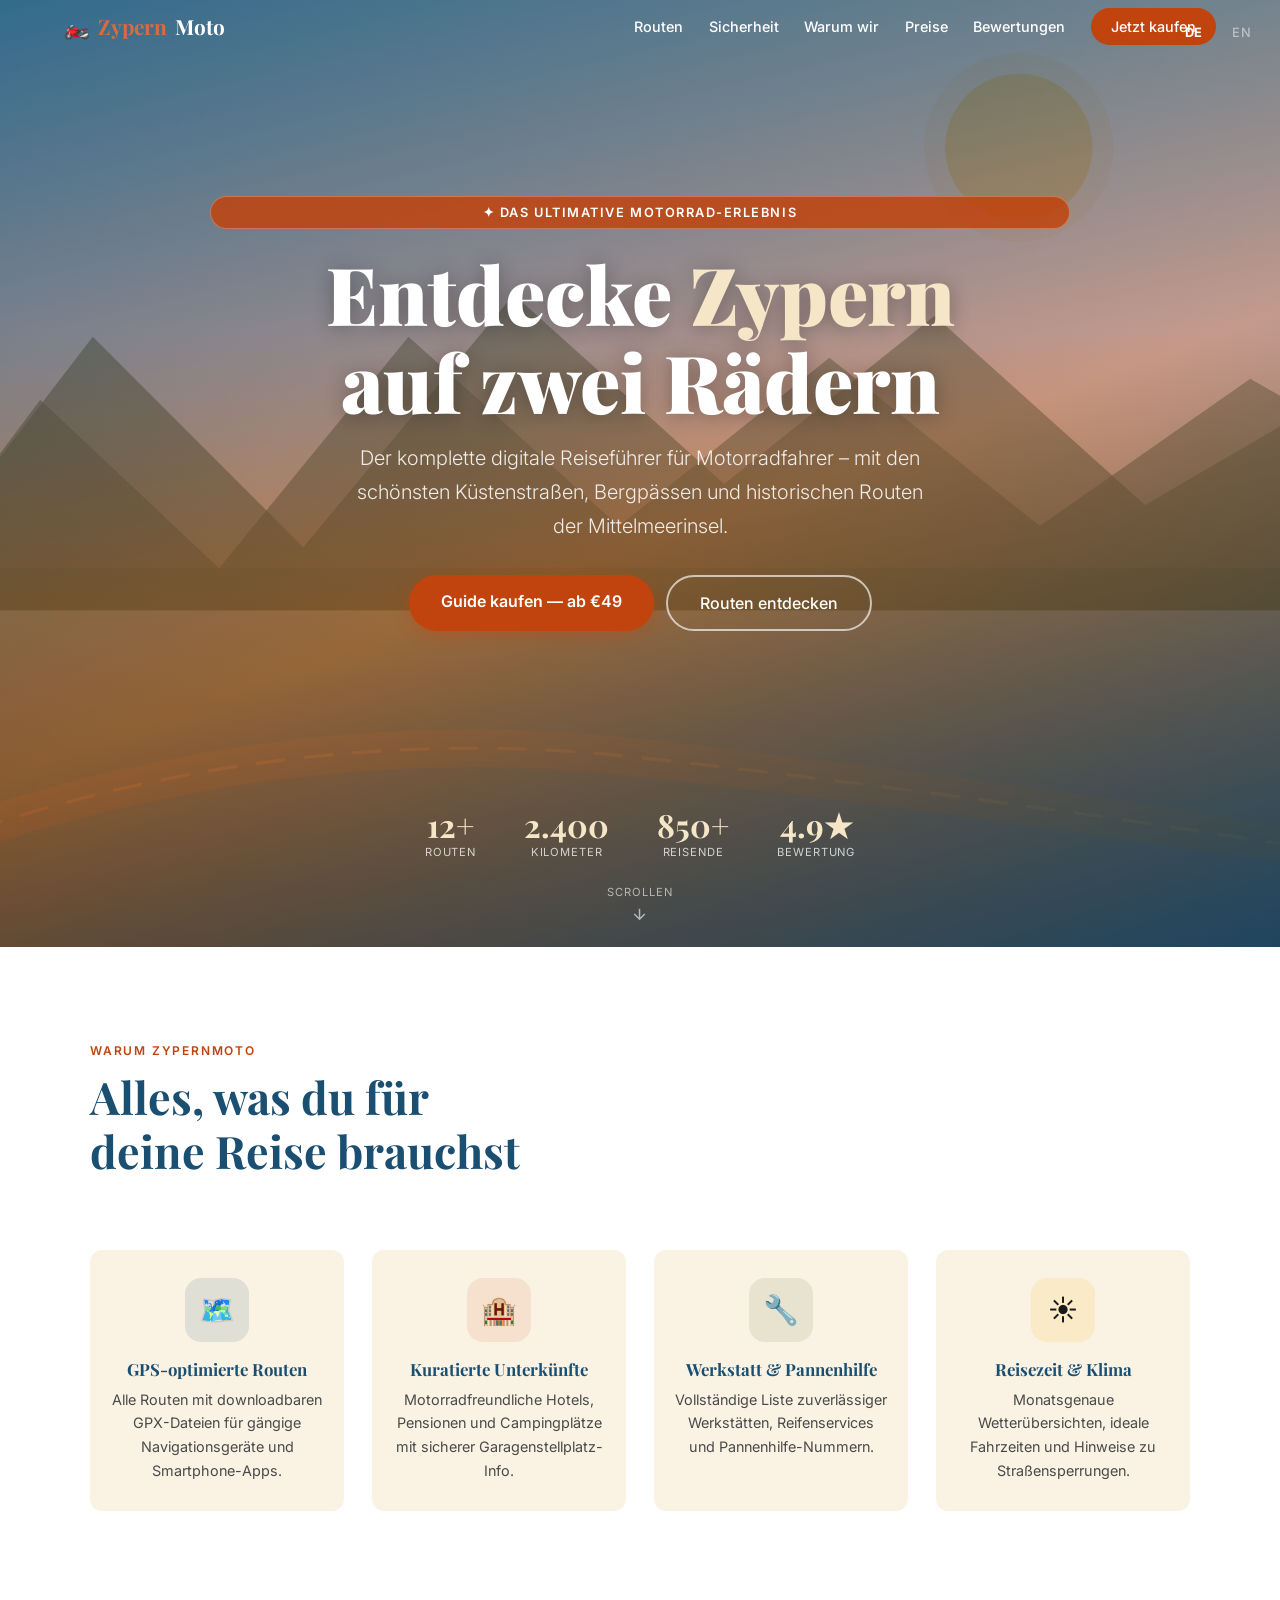
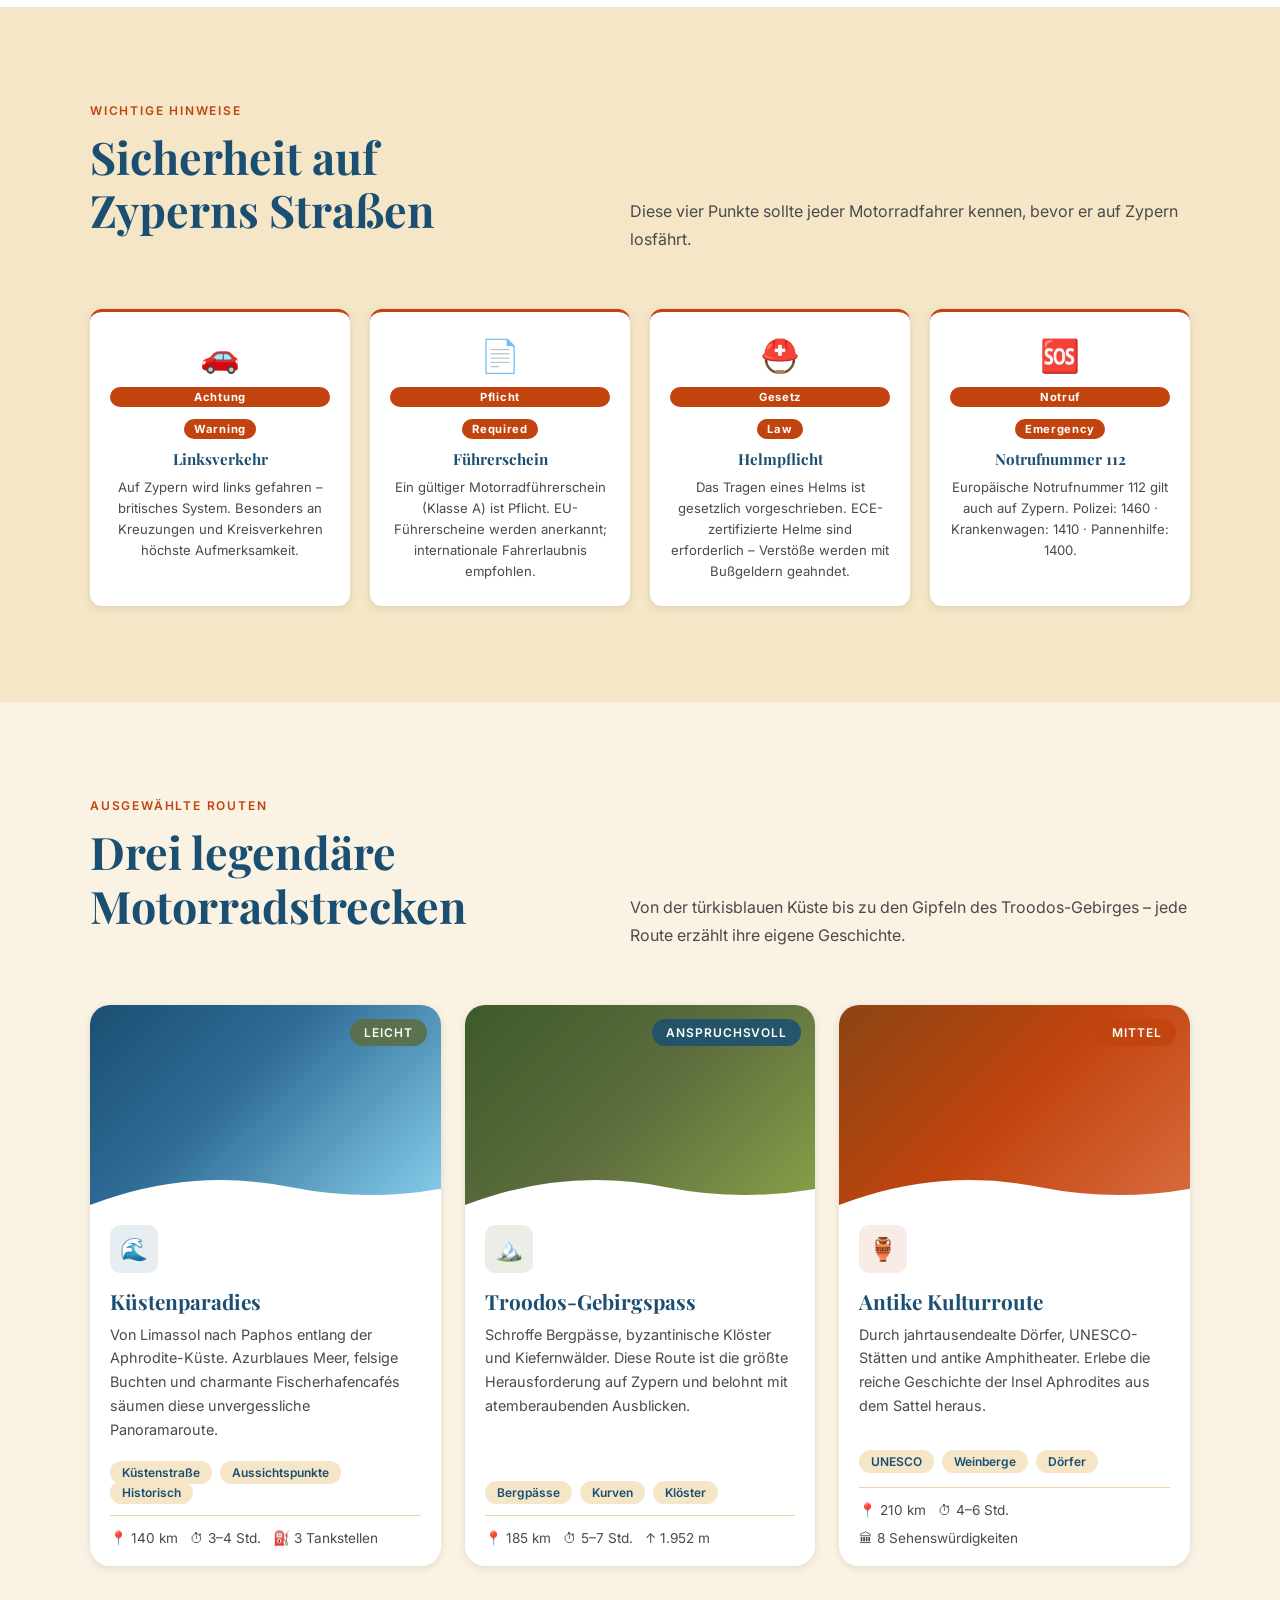
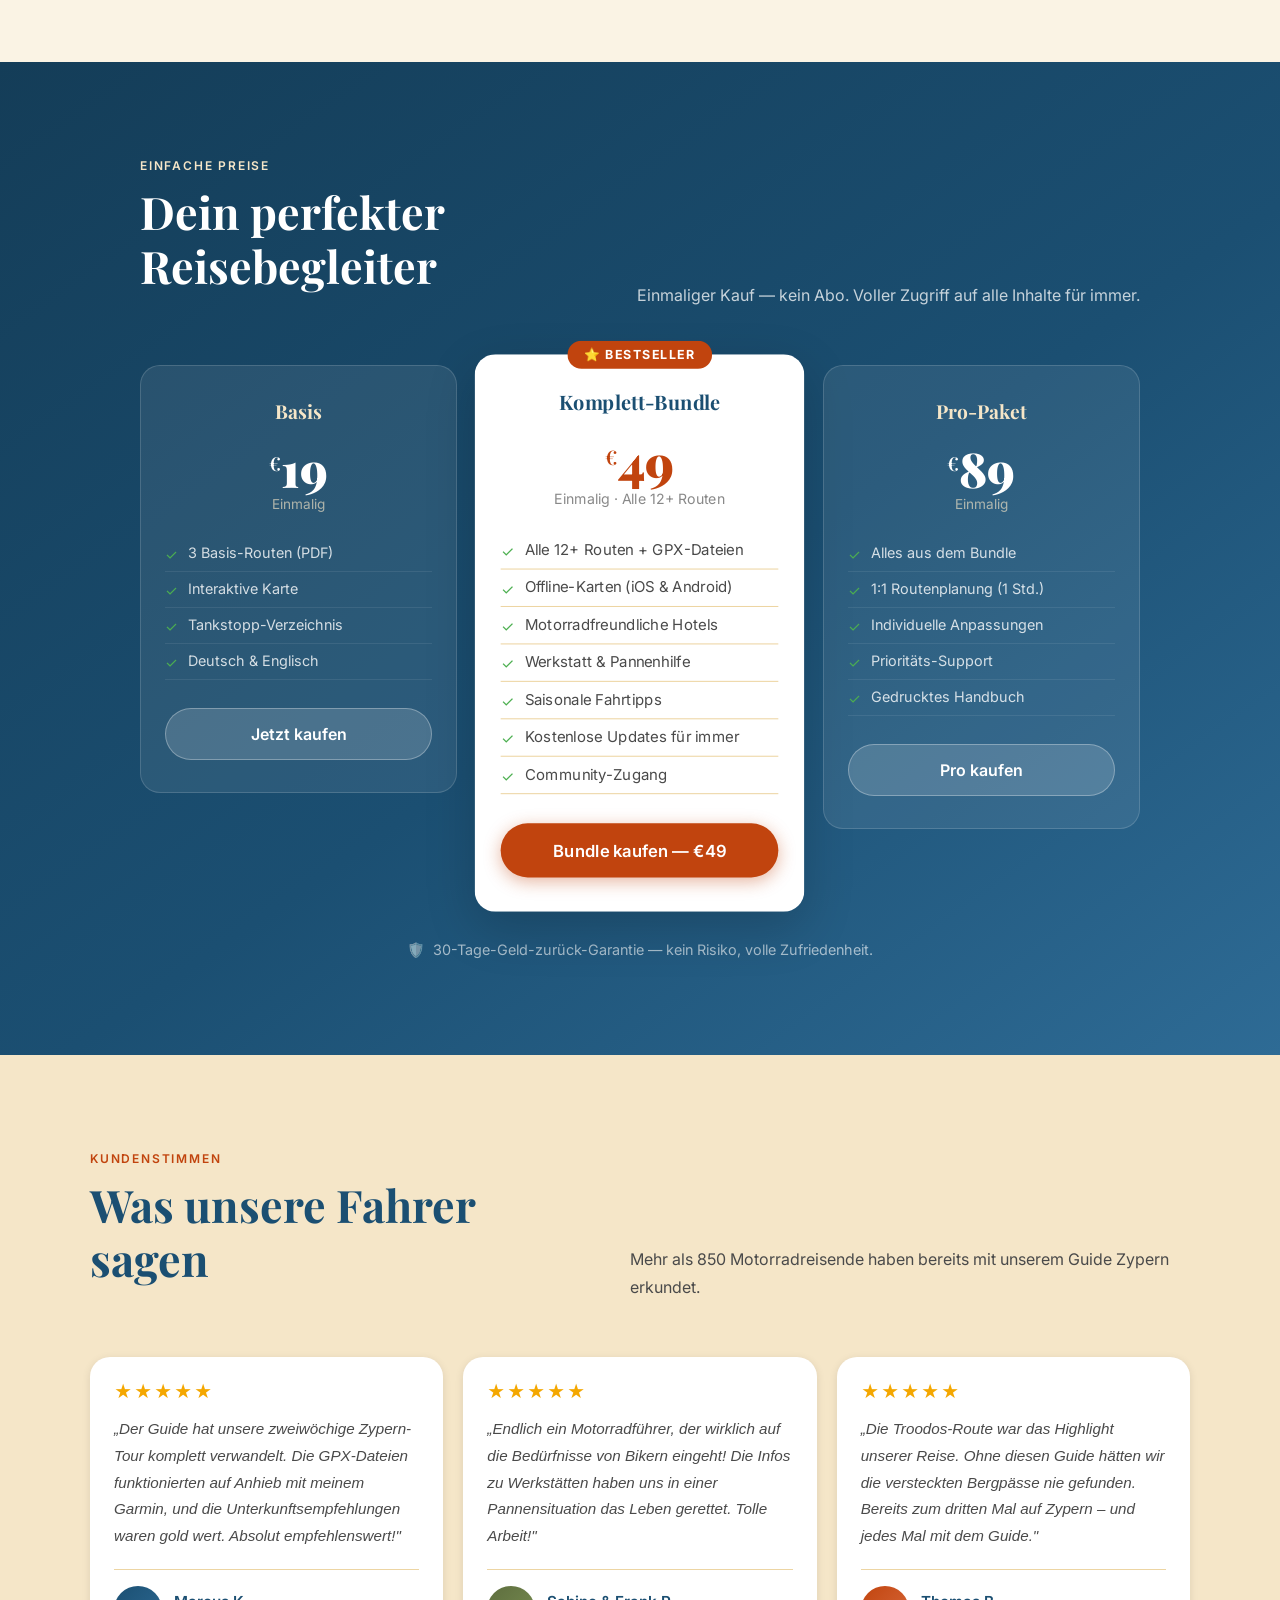
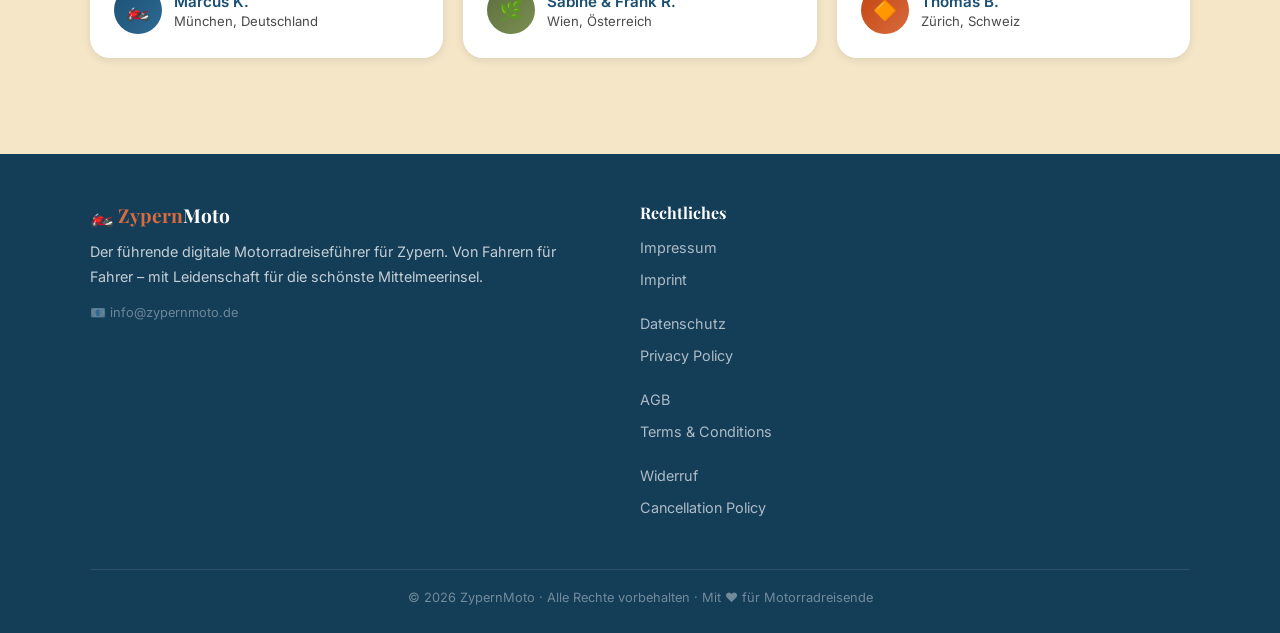
==== commit 7ebd1bff: "Update index.html" ====
--- a/index.html
+++ b/index.html
@@ -39,21 +39,79 @@
     @media (max-width: 600px) {
       .route-expand-media { grid-template-columns: 1fr; }
     }
+
+    /* ── Safety Section ── */
+    #sicherheit { background: var(--beige); }
+    .safety-grid {
+      display: grid;
+      grid-template-columns: repeat(4, 1fr);
+      gap: 20px;
+      max-width: 1100px;
+      margin: 0 auto;
+    }
+    .safety-card {
+      background: var(--white);
+      border-radius: var(--radius);
+      padding: 24px 20px;
+      text-align: center;
+      box-shadow: var(--shadow-sm);
+      border-top: 3px solid var(--terracotta);
+    }
+    .safety-icon {
+      font-size: 2rem;
+      margin-bottom: 12px;
+      display: block;
+    }
+    .safety-title {
+      font-family: 'Playfair Display', serif;
+      font-size: .95rem;
+      font-weight: 700;
+      color: var(--blue);
+      margin-bottom: 8px;
+    }
+    .safety-desc {
+      font-size: .82rem;
+      color: var(--text-mid);
+      line-height: 1.6;
+    }
+    .safety-highlight {
+      display: inline-block;
+      background: var(--terracotta);
+      color: var(--white);
+      font-size: .7rem;
+      font-weight: 700;
+      letter-spacing: .06em;
+      padding: 3px 10px;
+      border-radius: 10px;
+      margin-bottom: 10px;
+    }
+    @media (max-width: 768px) {
+      .safety-grid { grid-template-columns: repeat(2, 1fr); }
+    }
+    @media (max-width: 480px) {
+      .safety-grid { grid-template-columns: 1fr; }
+    }
   </style>
 </head>
 <body class="lang-de">
+
+  <!-- Language Bar -->
+  <div class="lang-bar">
+    <button class="lang-btn active" id="btn-de" onclick="setLang('de')">DE</button>
+    <button class="lang-btn" id="btn-en" onclick="setLang('en')">EN</button>
+  </div>
 
   <!-- Navigation -->
 <nav id="navbar">
   <a href="#hero" class="nav-logo">🏍️ <span>Zypern</span>Moto</a>
   <ul class="nav-links">
     <li>
-      <a href="#routes" data-de>Routen</a>
-      <a href="#routes" data-en>Routes</a>
+      <a href="routen.html" data-de>Routen</a>
+      <a href="routen.html" data-en>Routes</a>
     </li>
     <li>
-      <a href="#sicherheit" data-de>Sicherheit</a>
-      <a href="#sicherheit" data-en>Safety</a>
+      <a href="sicherheit.html" data-de>Sicherheit</a>
+      <a href="sicherheit.html" data-en>Safety</a>
     </li>
     <li>
       <a href="#features" data-de>Warum wir</a>
@@ -67,16 +125,11 @@
       <a href="#testimonials" data-de>Bewertungen</a>
       <a href="#testimonials" data-en>Reviews</a>
     </li>
-    <li style="margin-left: 24px;">
+    <li>
       <a href="#pricing" class="nav-cta" data-de>Jetzt kaufen</a>
       <a href="#pricing" class="nav-cta" data-en>Buy Now</a>
     </li>
   </ul>
-  <!-- Language Bar inside nav, right of hamburger -->
-  <div class="lang-bar">
-    <button class="lang-btn active" id="btn-de" onclick="setLang('de')">DE</button>
-    <button class="lang-btn" id="btn-en" onclick="setLang('en')">EN</button>
-  </div>
   <button class="hamburger" id="hamburger" aria-label="Menu">
     <span></span><span></span><span></span>
   </button>
@@ -85,10 +138,10 @@
 <!-- Mobile Menu -->
 <div class="mobile-menu" id="mobileMenu">
   <button class="mobile-close" id="mobileClose">✕</button>
-  <a href="#routes" onclick="closeMobileMenu()" data-de>Routen</a>
-  <a href="#routes" onclick="closeMobileMenu()" data-en>Routes</a>
-  <a href="#sicherheit" onclick="closeMobileMenu()" data-de>Sicherheit</a>
-  <a href="#sicherheit" onclick="closeMobileMenu()" data-en>Safety</a>
+  <a href="routen.html" onclick="closeMobileMenu()" data-de>Routen</a>
+  <a href="routen.html" onclick="closeMobileMenu()" data-en>Routes</a>
+  <a href="sicherheit.html" onclick="closeMobileMenu()" data-de>Sicherheit</a>
+  <a href="sicherheit.html" onclick="closeMobileMenu()" data-en>Safety</a>
   <a href="#features" onclick="closeMobileMenu()" data-de>Warum wir</a>
   <a href="#features" onclick="closeMobileMenu()" data-en>Why Us</a>
   <a href="#pricing" onclick="closeMobileMenu()" data-de>Preise</a>
@@ -186,6 +239,58 @@
         <h3 class="feature-title" data-en>Season &amp; Climate</h3>
         <p class="feature-desc" data-de>Monatsgenaue Wetterübersichten, ideale Fahrzeiten und Hinweise zu Straßensperrungen.</p>
         <p class="feature-desc" data-en>Month-by-month weather breakdowns, ideal riding windows, and seasonal road closure warnings.</p>
+      </div>
+    </div>
+  </section>
+
+  <!-- ══ SICHERHEIT ══ -->
+  <section id="sicherheit">
+    <div class="section-header">
+      <div>
+        <p class="section-label" data-de>Wichtige Hinweise</p>
+        <p class="section-label" data-en>Important Notes</p>
+        <h2 class="section-title" data-de>Sicherheit auf<br>Zyperns Straßen</h2>
+        <h2 class="section-title" data-en>Safety on<br>Cyprus Roads</h2>
+      </div>
+      <p class="section-desc" data-de>Diese vier Punkte sollte jeder Motorradfahrer kennen, bevor er auf Zypern losfährt.</p>
+      <p class="section-desc" data-en>Every motorcyclist should know these four points before riding in Cyprus.</p>
+    </div>
+    <div class="safety-grid">
+      <div class="safety-card reveal">
+        <span class="safety-icon">🚗</span>
+        <div class="safety-highlight" data-de>Achtung</div>
+        <div class="safety-highlight" data-en>Warning</div>
+        <div class="safety-title" data-de>Linksverkehr</div>
+        <div class="safety-title" data-en>Left-hand Traffic</div>
+        <p class="safety-desc" data-de>Auf Zypern wird links gefahren – britisches System. Besonders an Kreuzungen und Kreisverkehren höchste Aufmerksamkeit.</p>
+        <p class="safety-desc" data-en>Cyprus drives on the left — British system. Exercise maximum care at junctions and roundabouts.</p>
+      </div>
+      <div class="safety-card reveal">
+        <span class="safety-icon">📄</span>
+        <div class="safety-highlight" data-de>Pflicht</div>
+        <div class="safety-highlight" data-en>Required</div>
+        <div class="safety-title" data-de>Führerschein</div>
+        <div class="safety-title" data-en>Licence Required</div>
+        <p class="safety-desc" data-de>Ein gültiger Motorradführerschein (Klasse A) ist Pflicht. EU-Führerscheine werden anerkannt; internationale Fahrerlaubnis empfohlen.</p>
+        <p class="safety-desc" data-en>A valid motorcycle licence (Category A) is mandatory. EU licences are accepted; an international driving permit is recommended.</p>
+      </div>
+      <div class="safety-card reveal">
+        <span class="safety-icon">⛑️</span>
+        <div class="safety-highlight" data-de>Gesetz</div>
+        <div class="safety-highlight" data-en>Law</div>
+        <div class="safety-title" data-de>Helmpflicht</div>
+        <div class="safety-title" data-en>Helmet Law</div>
+        <p class="safety-desc" data-de>Das Tragen eines Helms ist gesetzlich vorgeschrieben. ECE-zertifizierte Helme sind erforderlich – Verstöße werden mit Bußgeldern geahndet.</p>
+        <p class="safety-desc" data-en>Wearing a helmet is legally required at all times. ECE-certified helmets are mandatory — violations result in on-the-spot fines.</p>
+      </div>
+      <div class="safety-card reveal">
+        <span class="safety-icon">🆘</span>
+        <div class="safety-highlight" data-de>Notruf</div>
+        <div class="safety-highlight" data-en>Emergency</div>
+        <div class="safety-title" data-de>Notrufnummer 112</div>
+        <div class="safety-title" data-en>Emergency: 112</div>
+        <p class="safety-desc" data-de>Europäische Notrufnummer 112 gilt auch auf Zypern. Polizei: 1460 · Krankenwagen: 1410 · Pannenhilfe: 1400.</p>
+        <p class="safety-desc" data-en>European emergency number 112 works in Cyprus. Police: 1460 · Ambulance: 1410 · Breakdown: 1400.</p>
       </div>
     </div>
   </section>
@@ -495,16 +600,6 @@
       <p class="footer-about" data-de>Der führende digitale Motorradreiseführer für Zypern. Von Fahrern für Fahrer – mit Leidenschaft für die schönste Mittelmeerinsel.</p>
       <p class="footer-about" data-en>The leading digital motorcycle travel guide for Cyprus. By riders, for riders — with passion for the most beautiful Mediterranean island.</p>
       <div style="font-size:.8rem;opacity:.5;margin-top:8px">📧 info@zypernmoto.de</div>
-    </div>
-    <div>
-      <div class="footer-heading" data-de>Routen</div>
-      <div class="footer-heading" data-en>Routes</div>
-      <ul class="footer-links">
-        <li><a href="routen.html" data-de>Küstenparadies</a><a href="routen.html" data-en>Coastal Paradise</a></li>
-        <li><a href="routen.html" data-de>Troodos-Gebirgspass</a><a href="routen.html" data-en>Troodos Mountain Pass</a></li>
-        <li><a href="routen.html" data-de>Antike Kulturroute</a><a href="routen.html" data-en>Ancient Heritage Route</a></li>
-        <li><a href="#pricing" data-de>Alle 12+ Routen</a><a href="#pricing" data-en>All 12+ Routes</a></li>
-      </ul>
     </div>
     <div>
       <div class="footer-heading" data-de>Rechtliches</div>
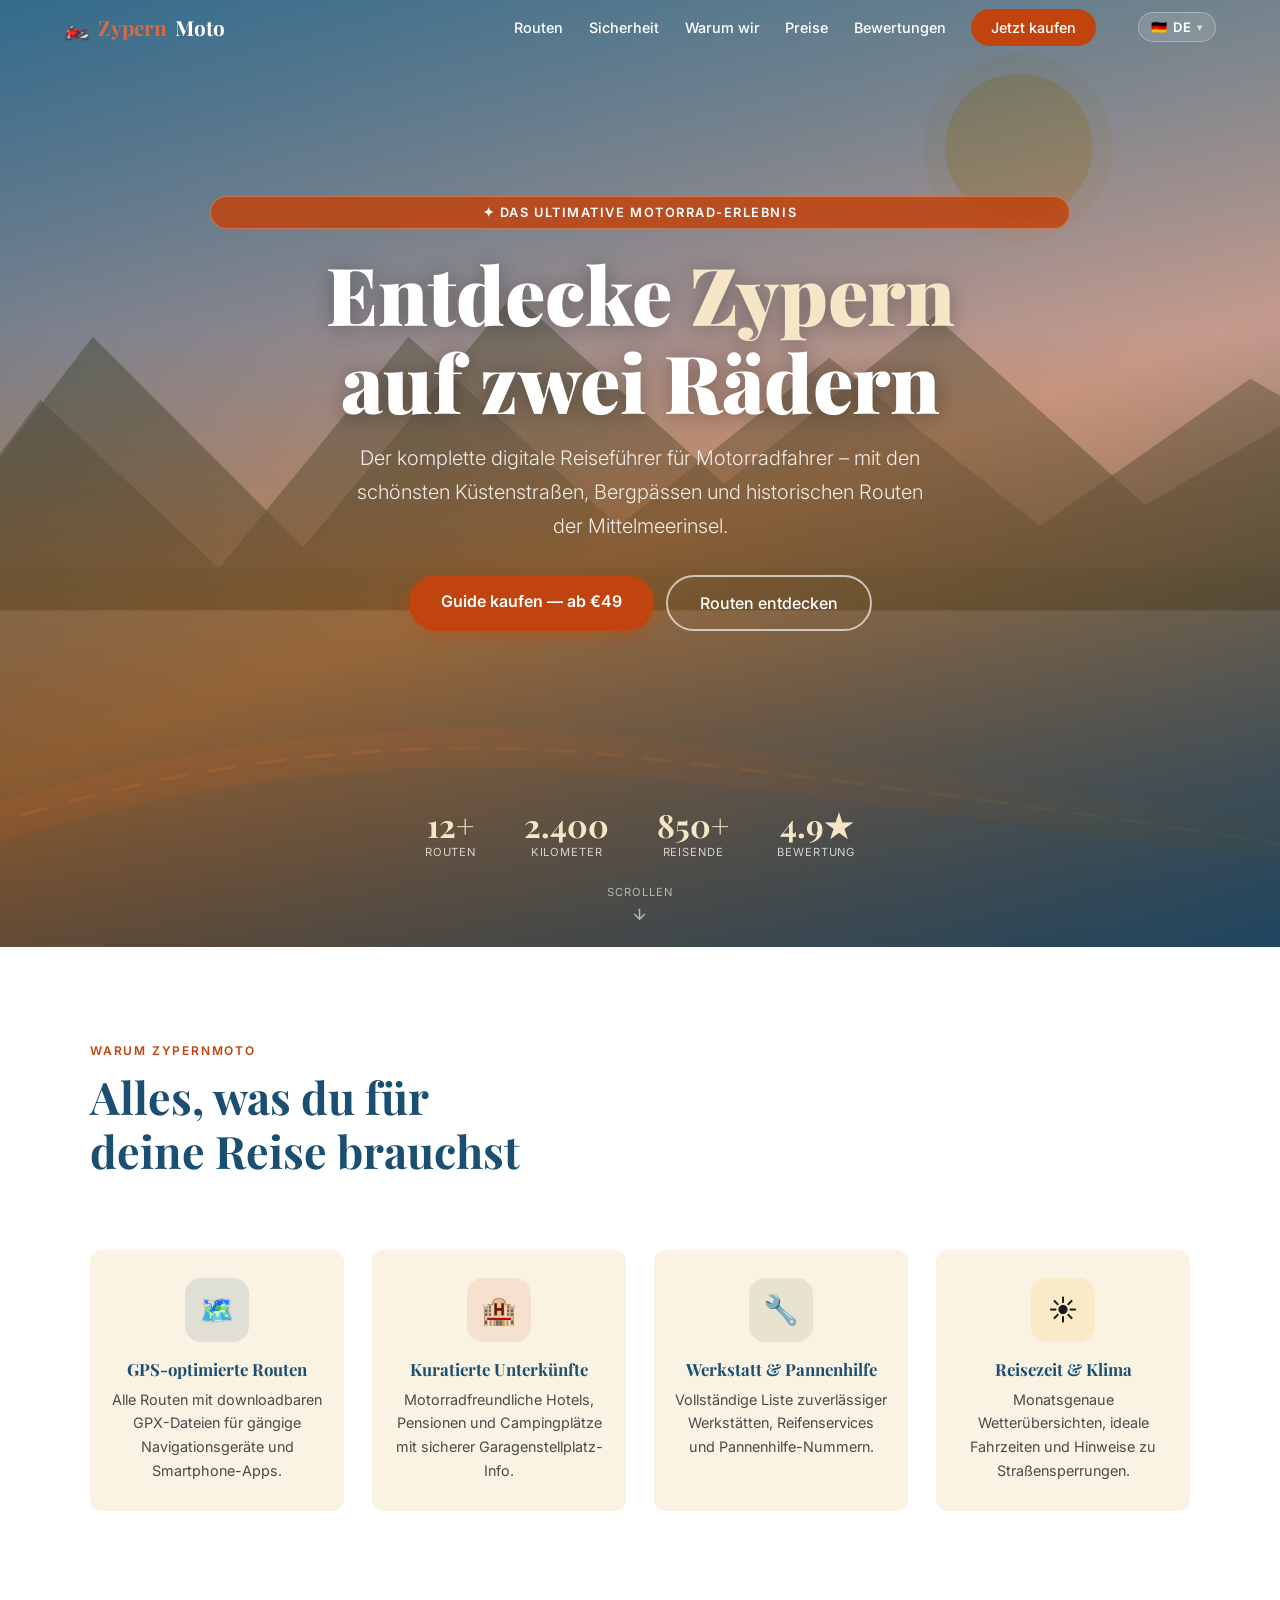
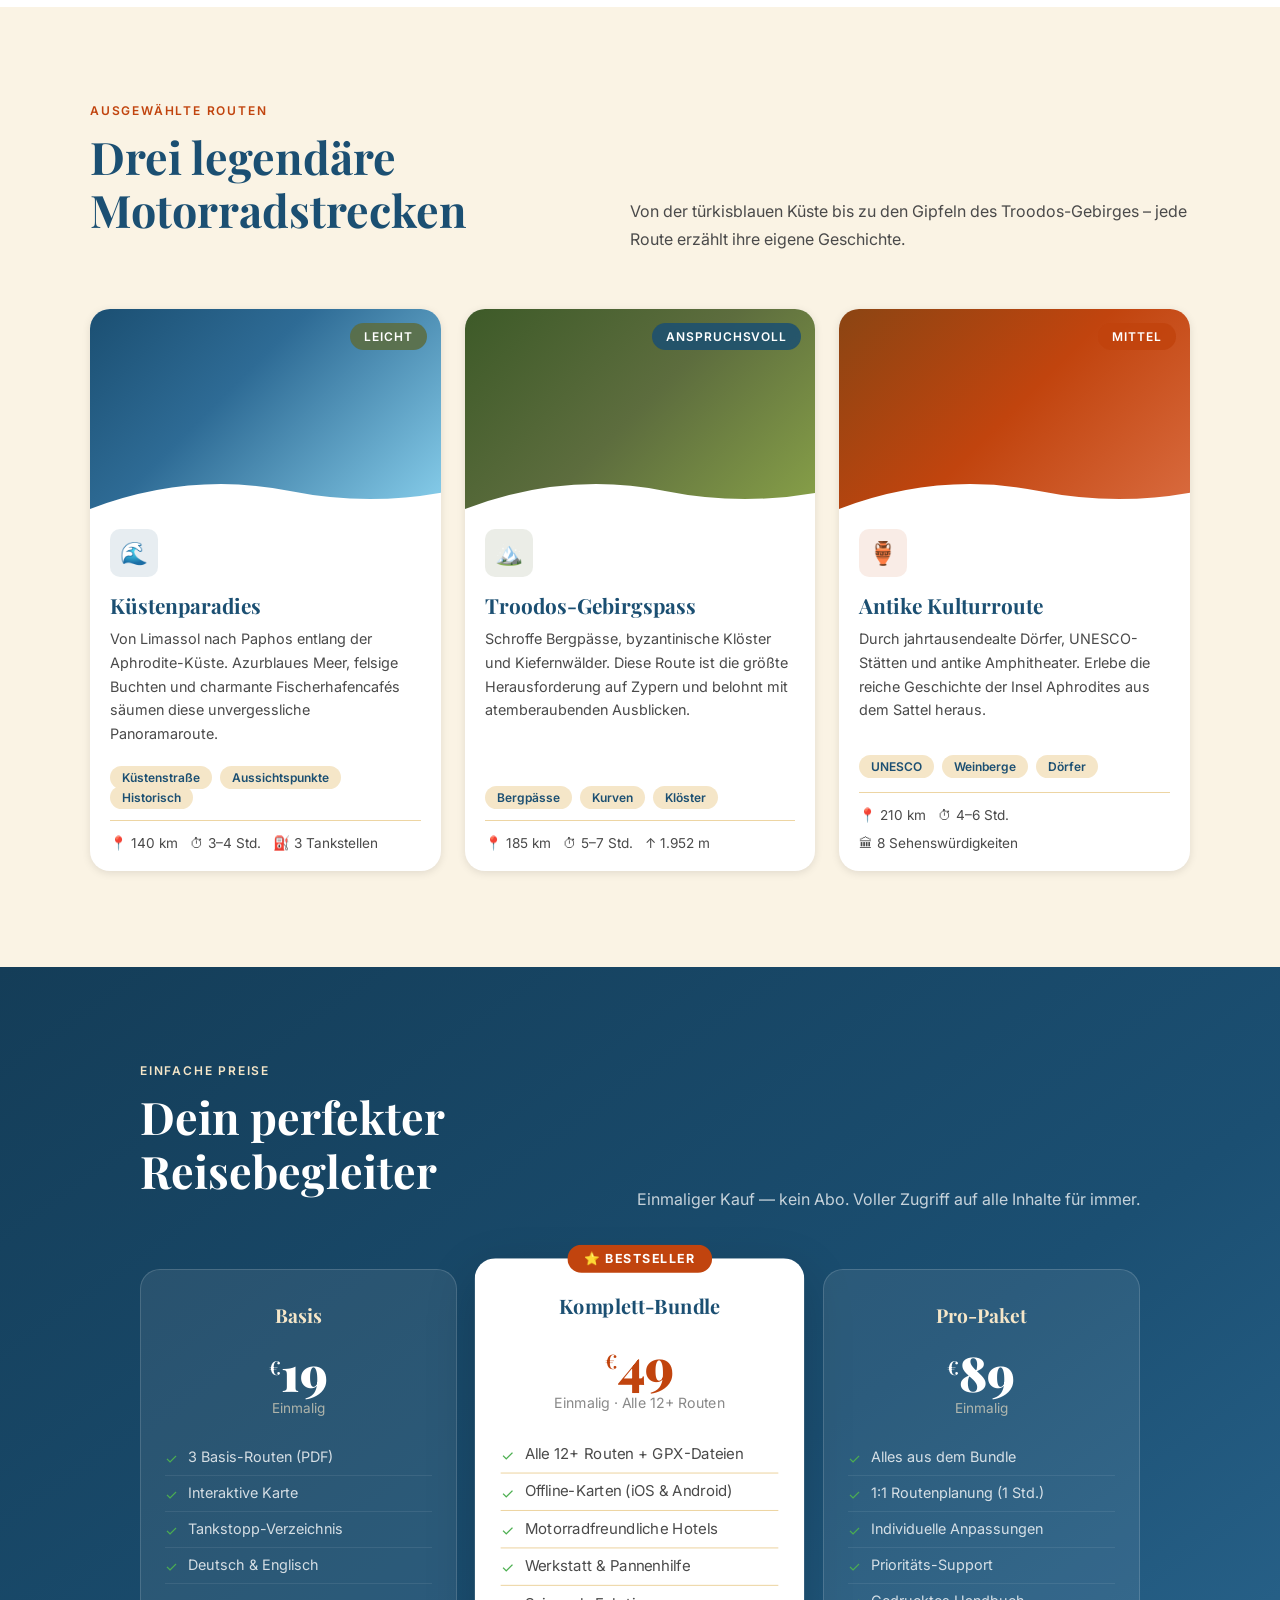
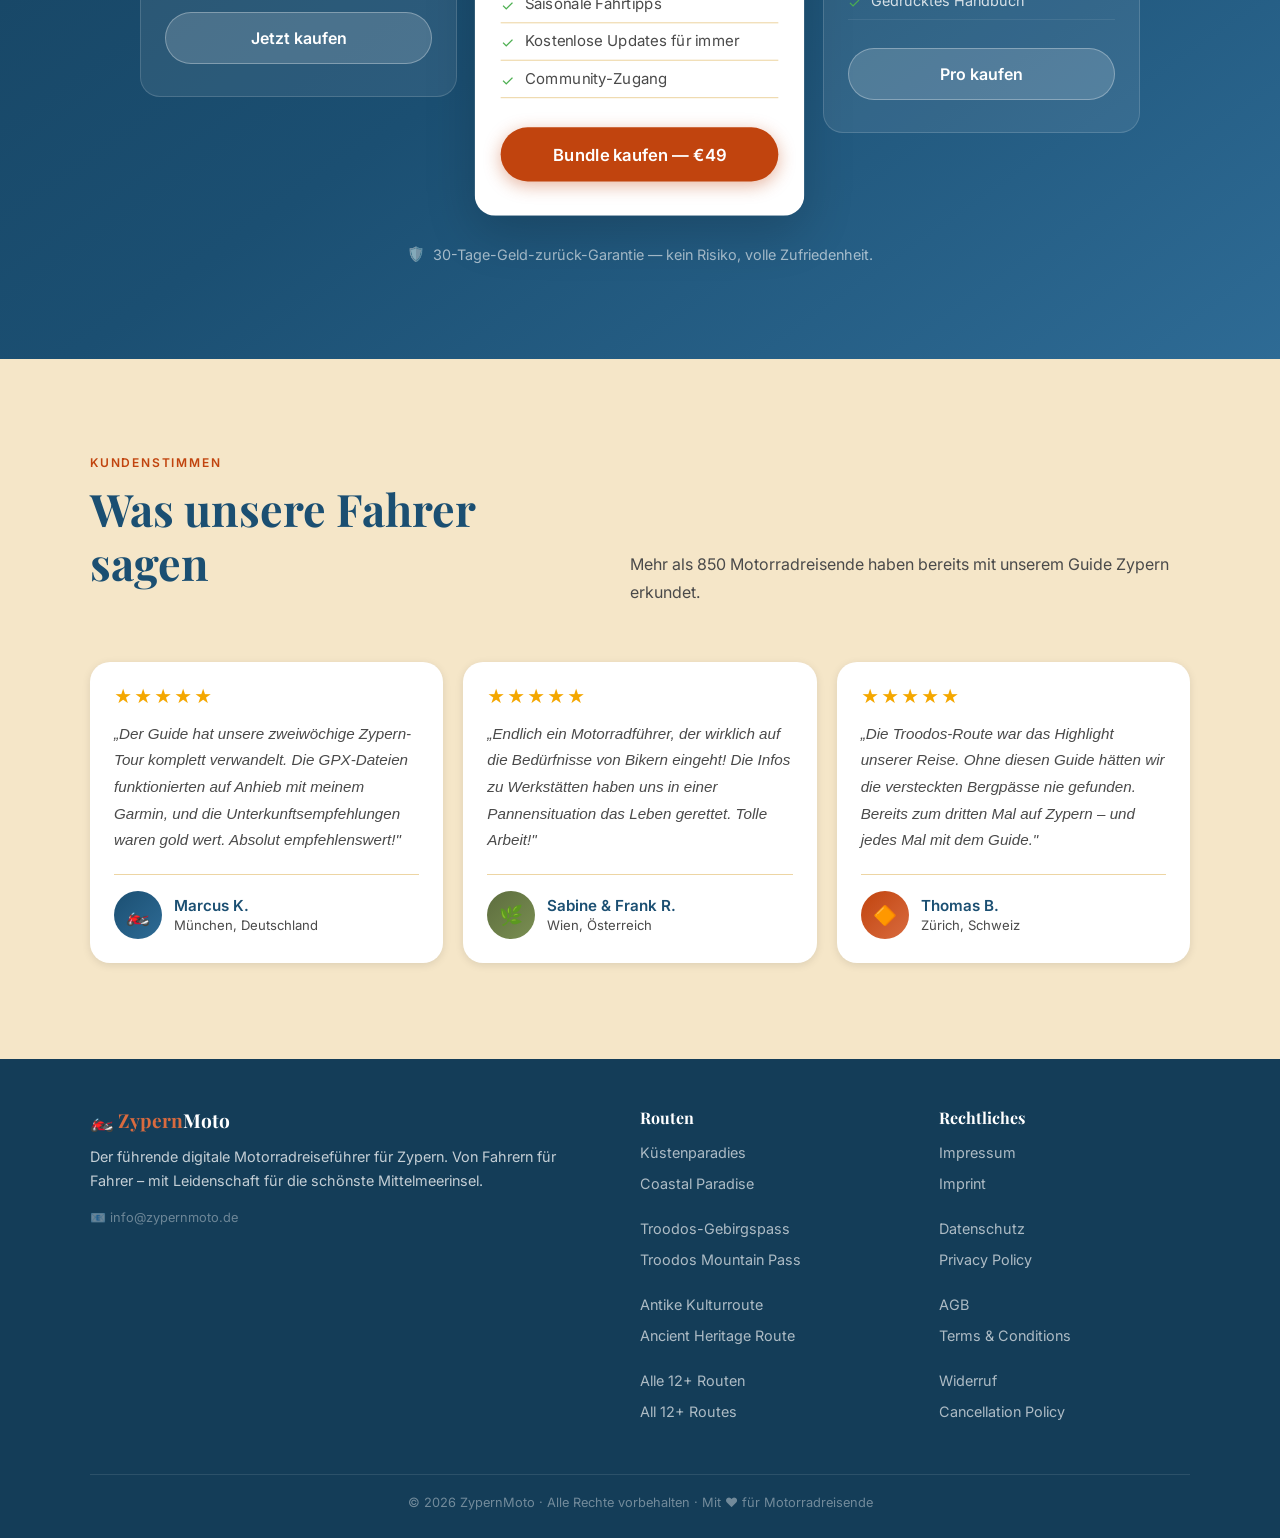
==== commit efe2ec46: "Update index.html" ====
--- a/index.html
+++ b/index.html
@@ -40,66 +40,88 @@
       .route-expand-media { grid-template-columns: 1fr; }
     }
 
-    /* ── Safety Section ── */
-    #sicherheit { background: var(--beige); }
-    .safety-grid {
-      display: grid;
-      grid-template-columns: repeat(4, 1fr);
-      gap: 20px;
-      max-width: 1100px;
-      margin: 0 auto;
-    }
-    .safety-card {
+    /* ── Language Dropdown ── */
+    .lang-dropdown {
+      position: relative;
+      margin-left: 16px;
+    }
+    .lang-dropdown-btn {
+      display: flex;
+      align-items: center;
+      gap: 6px;
+      background: rgba(255,255,255,.12);
+      border: 1px solid rgba(255,255,255,.3);
+      color: var(--white);
+      font-family: 'Inter', sans-serif;
+      font-size: .82rem;
+      font-weight: 600;
+      letter-spacing: .04em;
+      padding: 6px 12px;
+      border-radius: 20px;
+      cursor: pointer;
+      transition: background .2s, border-color .2s;
+      white-space: nowrap;
+    }
+    .lang-dropdown-btn:hover {
+      background: rgba(255,255,255,.22);
+      border-color: rgba(255,255,255,.55);
+    }
+    .lang-dropdown-btn .lang-arrow {
+      font-size: .6rem;
+      opacity: .7;
+      transition: transform .2s;
+    }
+    .lang-dropdown.open .lang-arrow {
+      transform: rotate(180deg);
+    }
+    .lang-dropdown-menu {
+      display: none;
+      position: absolute;
+      top: calc(100% + 8px);
+      right: 0;
       background: var(--white);
       border-radius: var(--radius);
-      padding: 24px 20px;
-      text-align: center;
-      box-shadow: var(--shadow-sm);
-      border-top: 3px solid var(--terracotta);
-    }
-    .safety-icon {
-      font-size: 2rem;
-      margin-bottom: 12px;
+      box-shadow: var(--shadow-lg);
+      min-width: 170px;
+      overflow: hidden;
+      z-index: 2000;
+    }
+    .lang-dropdown.open .lang-dropdown-menu {
       display: block;
     }
-    .safety-title {
-      font-family: 'Playfair Display', serif;
-      font-size: .95rem;
-      font-weight: 700;
+    .lang-dropdown-menu button {
+      display: flex;
+      align-items: center;
+      gap: 10px;
+      width: 100%;
+      padding: 11px 16px;
+      background: none;
+      border: none;
+      font-family: 'Inter', sans-serif;
+      font-size: .88rem;
+      color: var(--text-dark);
+      cursor: pointer;
+      text-align: left;
+      transition: background .15s;
+    }
+    .lang-dropdown-menu button:hover {
+      background: var(--beige-light);
+    }
+    .lang-dropdown-menu button.active {
+      background: var(--beige);
+      font-weight: 600;
       color: var(--blue);
-      margin-bottom: 8px;
-    }
-    .safety-desc {
-      font-size: .82rem;
+    }
+    .lang-dropdown-menu button .lang-soon {
+      margin-left: auto;
+      font-size: .68rem;
       color: var(--text-mid);
-      line-height: 1.6;
-    }
-    .safety-highlight {
-      display: inline-block;
-      background: var(--terracotta);
-      color: var(--white);
-      font-size: .7rem;
-      font-weight: 700;
-      letter-spacing: .06em;
-      padding: 3px 10px;
-      border-radius: 10px;
-      margin-bottom: 10px;
-    }
-    @media (max-width: 768px) {
-      .safety-grid { grid-template-columns: repeat(2, 1fr); }
-    }
-    @media (max-width: 480px) {
-      .safety-grid { grid-template-columns: 1fr; }
+      opacity: .6;
+      font-style: italic;
     }
   </style>
 </head>
 <body class="lang-de">
-
-  <!-- Language Bar -->
-  <div class="lang-bar">
-    <button class="lang-btn active" id="btn-de" onclick="setLang('de')">DE</button>
-    <button class="lang-btn" id="btn-en" onclick="setLang('en')">EN</button>
-  </div>
 
   <!-- Navigation -->
 <nav id="navbar">
@@ -129,6 +151,22 @@
       <a href="#pricing" class="nav-cta" data-de>Jetzt kaufen</a>
       <a href="#pricing" class="nav-cta" data-en>Buy Now</a>
     </li>
+    <li>
+      <div class="lang-dropdown" id="langDropdown">
+        <button class="lang-dropdown-btn" id="langDropdownBtn" aria-haspopup="true" aria-expanded="false">
+          <span id="langFlag">🇩🇪</span>
+          <span id="langCode">DE</span>
+          <span class="lang-arrow">▾</span>
+        </button>
+        <div class="lang-dropdown-menu" role="menu">
+          <button onclick="selectLang('de','🇩🇪','DE')" class="active" id="lang-opt-de">🇩🇪 Deutsch</button>
+          <button onclick="selectLang('en','🇬🇧','EN')" id="lang-opt-en">🇬🇧 English</button>
+          <button onclick="showComingSoon('el')" id="lang-opt-el">🇬🇷 Ελληνικά <span class="lang-soon">soon</span></button>
+          <button onclick="showComingSoon('es')" id="lang-opt-es">🇪🇸 Español <span class="lang-soon">soon</span></button>
+          <button onclick="showComingSoon('it')" id="lang-opt-it">🇮🇹 Italiano <span class="lang-soon">soon</span></button>
+        </div>
+      </div>
+    </li>
   </ul>
   <button class="hamburger" id="hamburger" aria-label="Menu">
     <span></span><span></span><span></span>
@@ -243,58 +281,6 @@
     </div>
   </section>
 
-  <!-- ══ SICHERHEIT ══ -->
-  <section id="sicherheit">
-    <div class="section-header">
-      <div>
-        <p class="section-label" data-de>Wichtige Hinweise</p>
-        <p class="section-label" data-en>Important Notes</p>
-        <h2 class="section-title" data-de>Sicherheit auf<br>Zyperns Straßen</h2>
-        <h2 class="section-title" data-en>Safety on<br>Cyprus Roads</h2>
-      </div>
-      <p class="section-desc" data-de>Diese vier Punkte sollte jeder Motorradfahrer kennen, bevor er auf Zypern losfährt.</p>
-      <p class="section-desc" data-en>Every motorcyclist should know these four points before riding in Cyprus.</p>
-    </div>
-    <div class="safety-grid">
-      <div class="safety-card reveal">
-        <span class="safety-icon">🚗</span>
-        <div class="safety-highlight" data-de>Achtung</div>
-        <div class="safety-highlight" data-en>Warning</div>
-        <div class="safety-title" data-de>Linksverkehr</div>
-        <div class="safety-title" data-en>Left-hand Traffic</div>
-        <p class="safety-desc" data-de>Auf Zypern wird links gefahren – britisches System. Besonders an Kreuzungen und Kreisverkehren höchste Aufmerksamkeit.</p>
-        <p class="safety-desc" data-en>Cyprus drives on the left — British system. Exercise maximum care at junctions and roundabouts.</p>
-      </div>
-      <div class="safety-card reveal">
-        <span class="safety-icon">📄</span>
-        <div class="safety-highlight" data-de>Pflicht</div>
-        <div class="safety-highlight" data-en>Required</div>
-        <div class="safety-title" data-de>Führerschein</div>
-        <div class="safety-title" data-en>Licence Required</div>
-        <p class="safety-desc" data-de>Ein gültiger Motorradführerschein (Klasse A) ist Pflicht. EU-Führerscheine werden anerkannt; internationale Fahrerlaubnis empfohlen.</p>
-        <p class="safety-desc" data-en>A valid motorcycle licence (Category A) is mandatory. EU licences are accepted; an international driving permit is recommended.</p>
-      </div>
-      <div class="safety-card reveal">
-        <span class="safety-icon">⛑️</span>
-        <div class="safety-highlight" data-de>Gesetz</div>
-        <div class="safety-highlight" data-en>Law</div>
-        <div class="safety-title" data-de>Helmpflicht</div>
-        <div class="safety-title" data-en>Helmet Law</div>
-        <p class="safety-desc" data-de>Das Tragen eines Helms ist gesetzlich vorgeschrieben. ECE-zertifizierte Helme sind erforderlich – Verstöße werden mit Bußgeldern geahndet.</p>
-        <p class="safety-desc" data-en>Wearing a helmet is legally required at all times. ECE-certified helmets are mandatory — violations result in on-the-spot fines.</p>
-      </div>
-      <div class="safety-card reveal">
-        <span class="safety-icon">🆘</span>
-        <div class="safety-highlight" data-de>Notruf</div>
-        <div class="safety-highlight" data-en>Emergency</div>
-        <div class="safety-title" data-de>Notrufnummer 112</div>
-        <div class="safety-title" data-en>Emergency: 112</div>
-        <p class="safety-desc" data-de>Europäische Notrufnummer 112 gilt auch auf Zypern. Polizei: 1460 · Krankenwagen: 1410 · Pannenhilfe: 1400.</p>
-        <p class="safety-desc" data-en>European emergency number 112 works in Cyprus. Police: 1460 · Ambulance: 1410 · Breakdown: 1400.</p>
-      </div>
-    </div>
-  </section>
-
   <!-- ══ ROUTES ══ -->
   <section id="routes">
     <div class="section-header">
@@ -602,6 +588,16 @@
       <div style="font-size:.8rem;opacity:.5;margin-top:8px">📧 info@zypernmoto.de</div>
     </div>
     <div>
+      <div class="footer-heading" data-de>Routen</div>
+      <div class="footer-heading" data-en>Routes</div>
+      <ul class="footer-links">
+        <li><a href="routen.html" data-de>Küstenparadies</a><a href="routen.html" data-en>Coastal Paradise</a></li>
+        <li><a href="routen.html" data-de>Troodos-Gebirgspass</a><a href="routen.html" data-en>Troodos Mountain Pass</a></li>
+        <li><a href="routen.html" data-de>Antike Kulturroute</a><a href="routen.html" data-en>Ancient Heritage Route</a></li>
+        <li><a href="#pricing" data-de>Alle 12+ Routen</a><a href="#pricing" data-en>All 12+ Routes</a></li>
+      </ul>
+    </div>
+    <div>
       <div class="footer-heading" data-de>Rechtliches</div>
       <div class="footer-heading" data-en>Legal</div>
       <ul class="footer-links">
@@ -623,10 +619,48 @@
     function setLang(lang) {
       document.body.classList.remove('lang-de', 'lang-en');
       document.body.classList.add('lang-' + lang);
-      document.getElementById('btn-de').classList.toggle('active', lang === 'de');
-      document.getElementById('btn-en').classList.toggle('active', lang === 'en');
       document.documentElement.lang = lang;
     }
+
+    function selectLang(lang, flag, code) {
+      setLang(lang);
+      document.getElementById('langFlag').textContent = flag;
+      document.getElementById('langCode').textContent = code;
+      document.querySelectorAll('.lang-dropdown-menu button').forEach(function(btn) {
+        btn.classList.remove('active');
+      });
+      var opt = document.getElementById('lang-opt-' + lang);
+      if (opt) opt.classList.add('active');
+      closeLangDropdown();
+    }
+
+    function showComingSoon(lang) {
+      var messages = { el: 'Ελληνικά — coming soon!', es: 'Español — coming soon!', it: 'Italiano — coming soon!' };
+      alert(messages[lang] || 'Coming soon!');
+      closeLangDropdown();
+    }
+
+    // ── Language Dropdown ──
+    var langDropdown = document.getElementById('langDropdown');
+    var langDropdownBtn = document.getElementById('langDropdownBtn');
+
+    langDropdownBtn.addEventListener('click', function(e) {
+      e.stopPropagation();
+      var isOpen = langDropdown.classList.contains('open');
+      langDropdown.classList.toggle('open');
+      langDropdownBtn.setAttribute('aria-expanded', !isOpen);
+    });
+
+    function closeLangDropdown() {
+      langDropdown.classList.remove('open');
+      langDropdownBtn.setAttribute('aria-expanded', 'false');
+    }
+
+    document.addEventListener('click', function(e) {
+      if (!langDropdown.contains(e.target)) {
+        closeLangDropdown();
+      }
+    });
 
     // ── Navbar scroll ──
     var navbar = document.getElementById('navbar');
@@ -678,7 +712,7 @@
     }
 
     // ── Init lang ──
-    setLang('de');
+    selectLang('de', '🇩🇪', 'DE');
   </script>
 </body>
 </html>
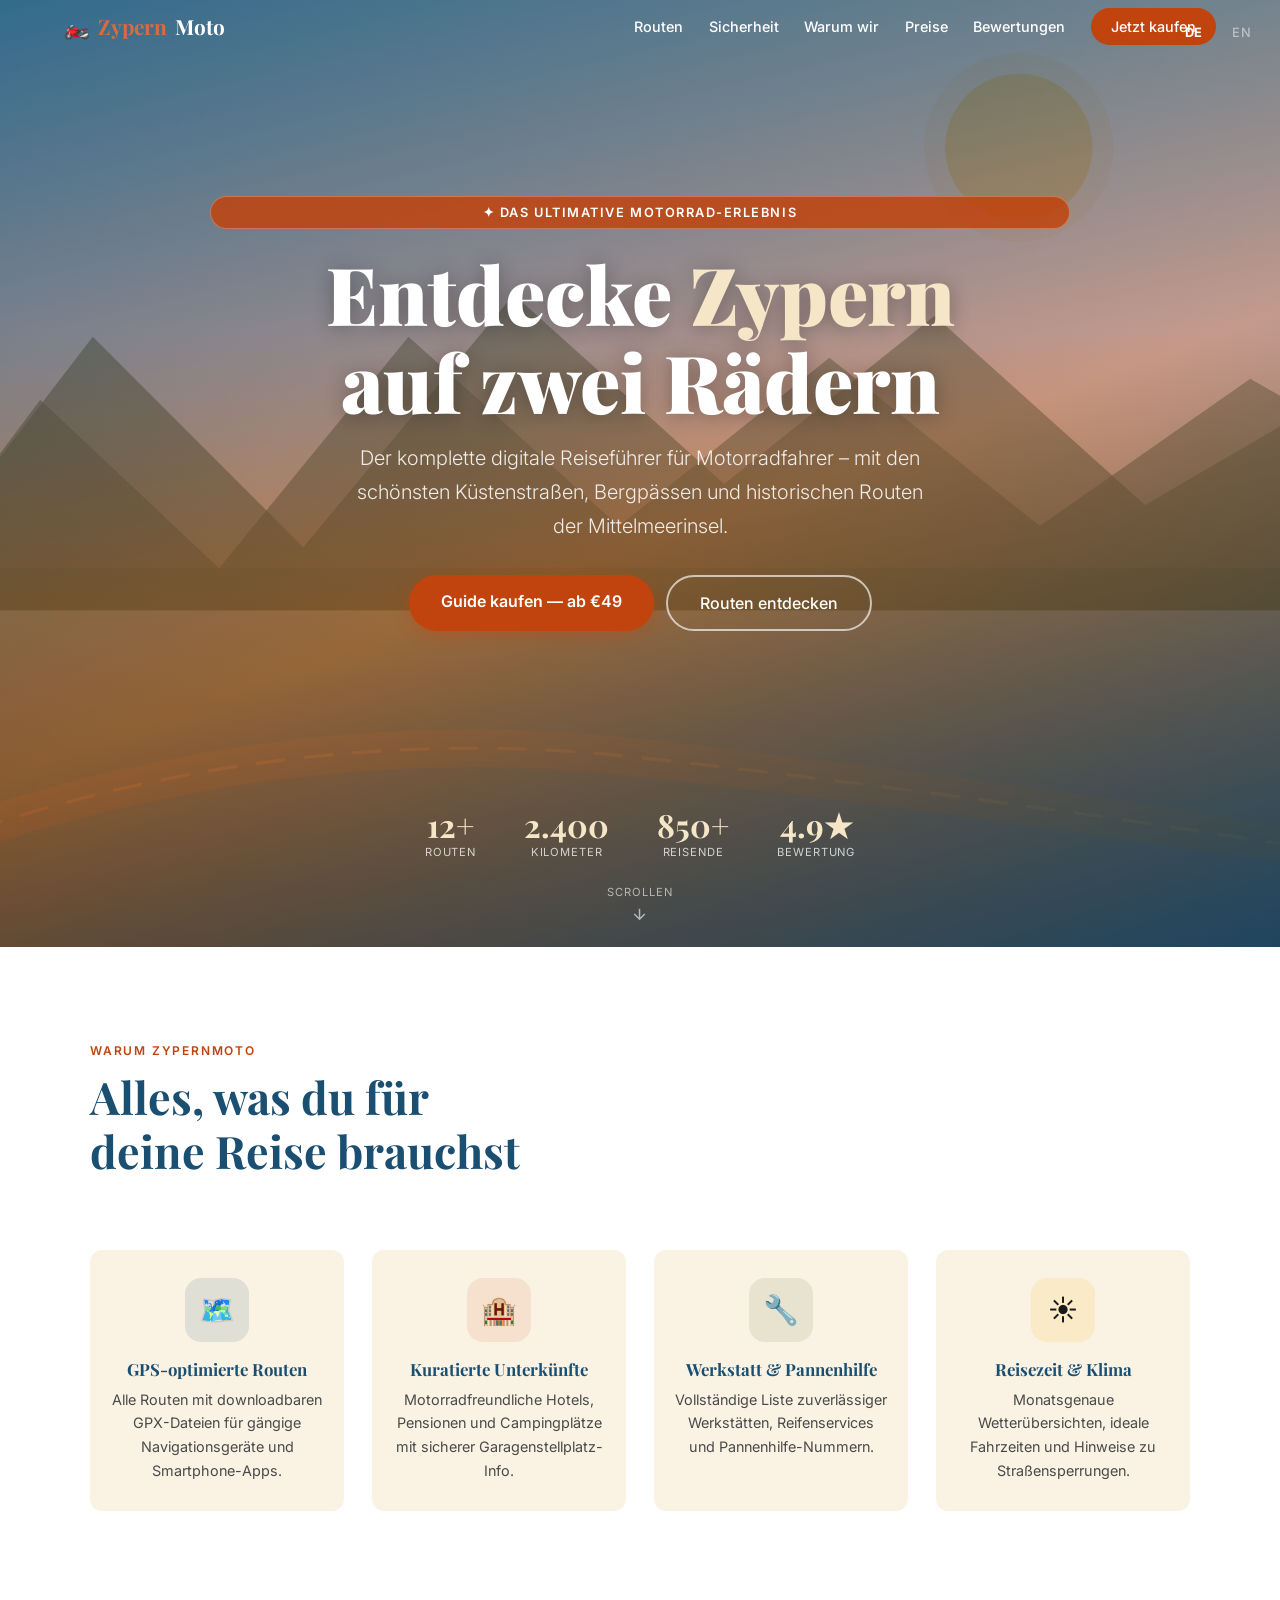
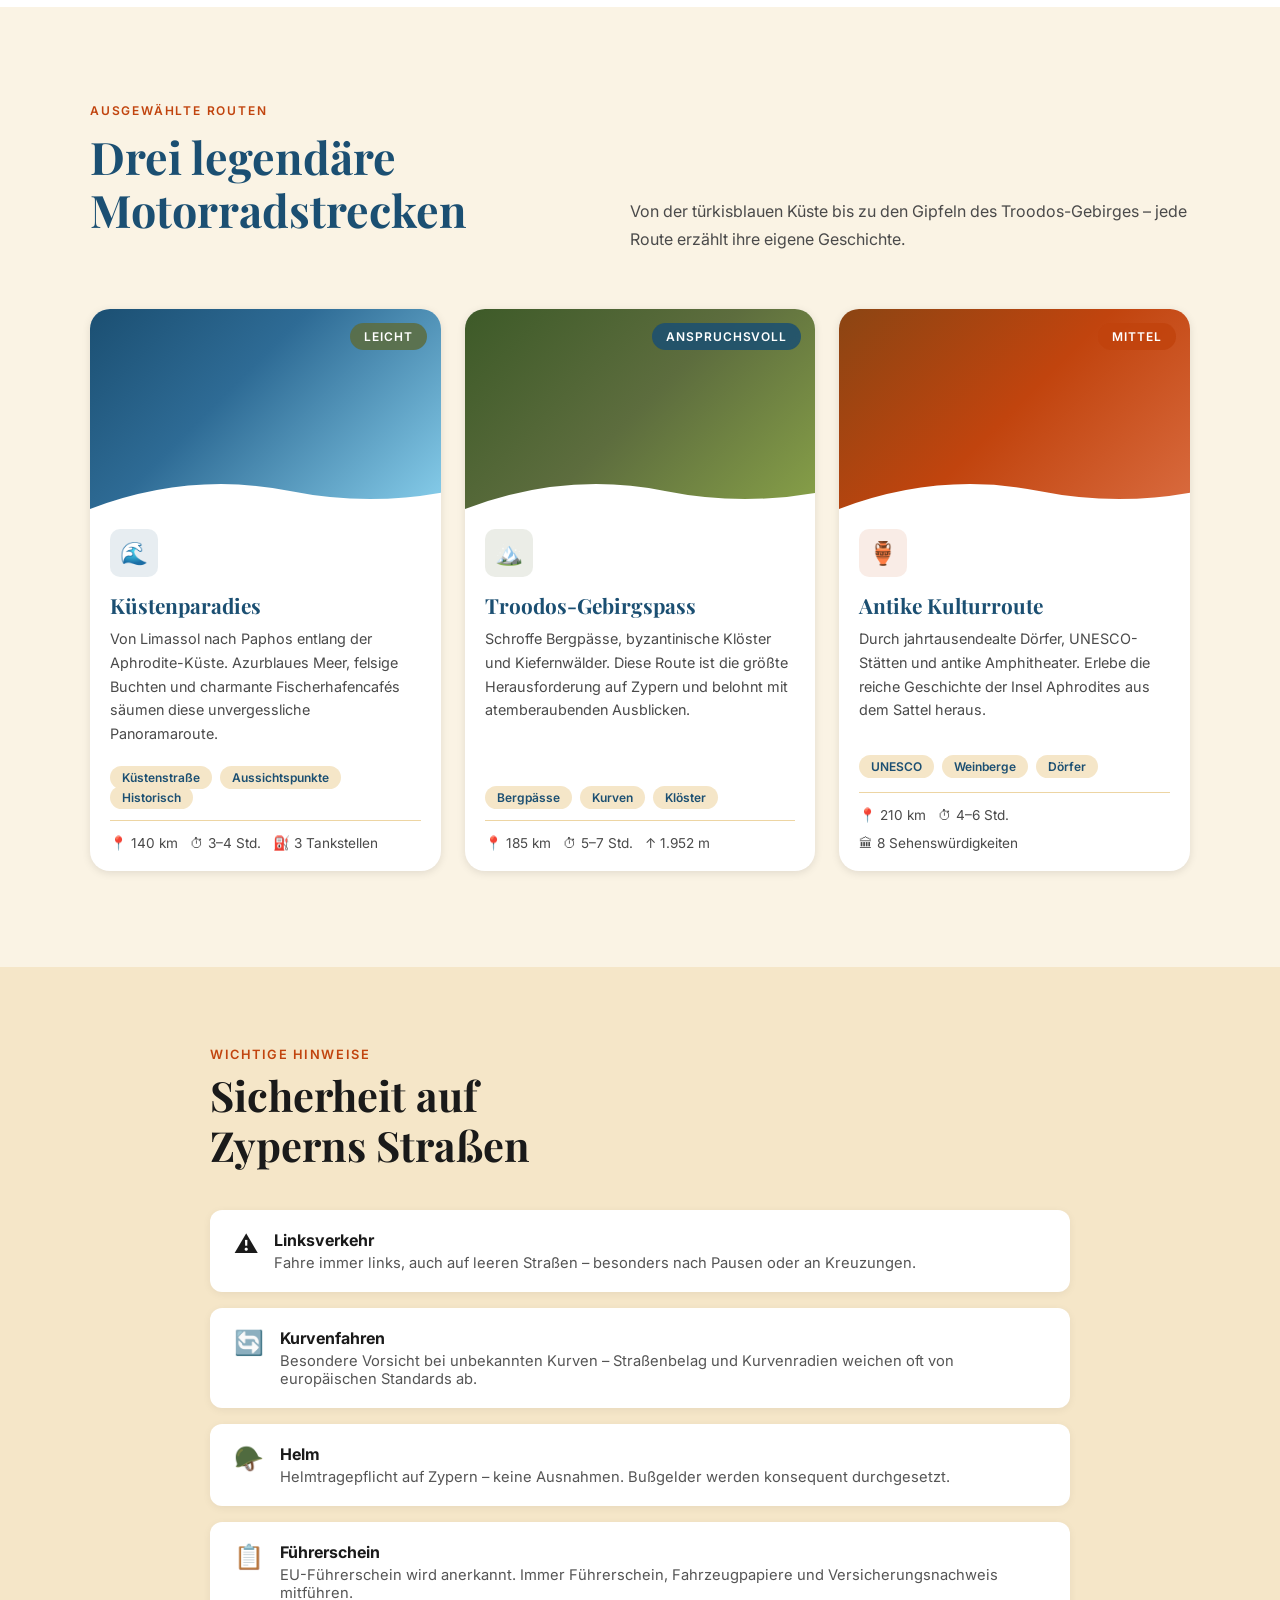
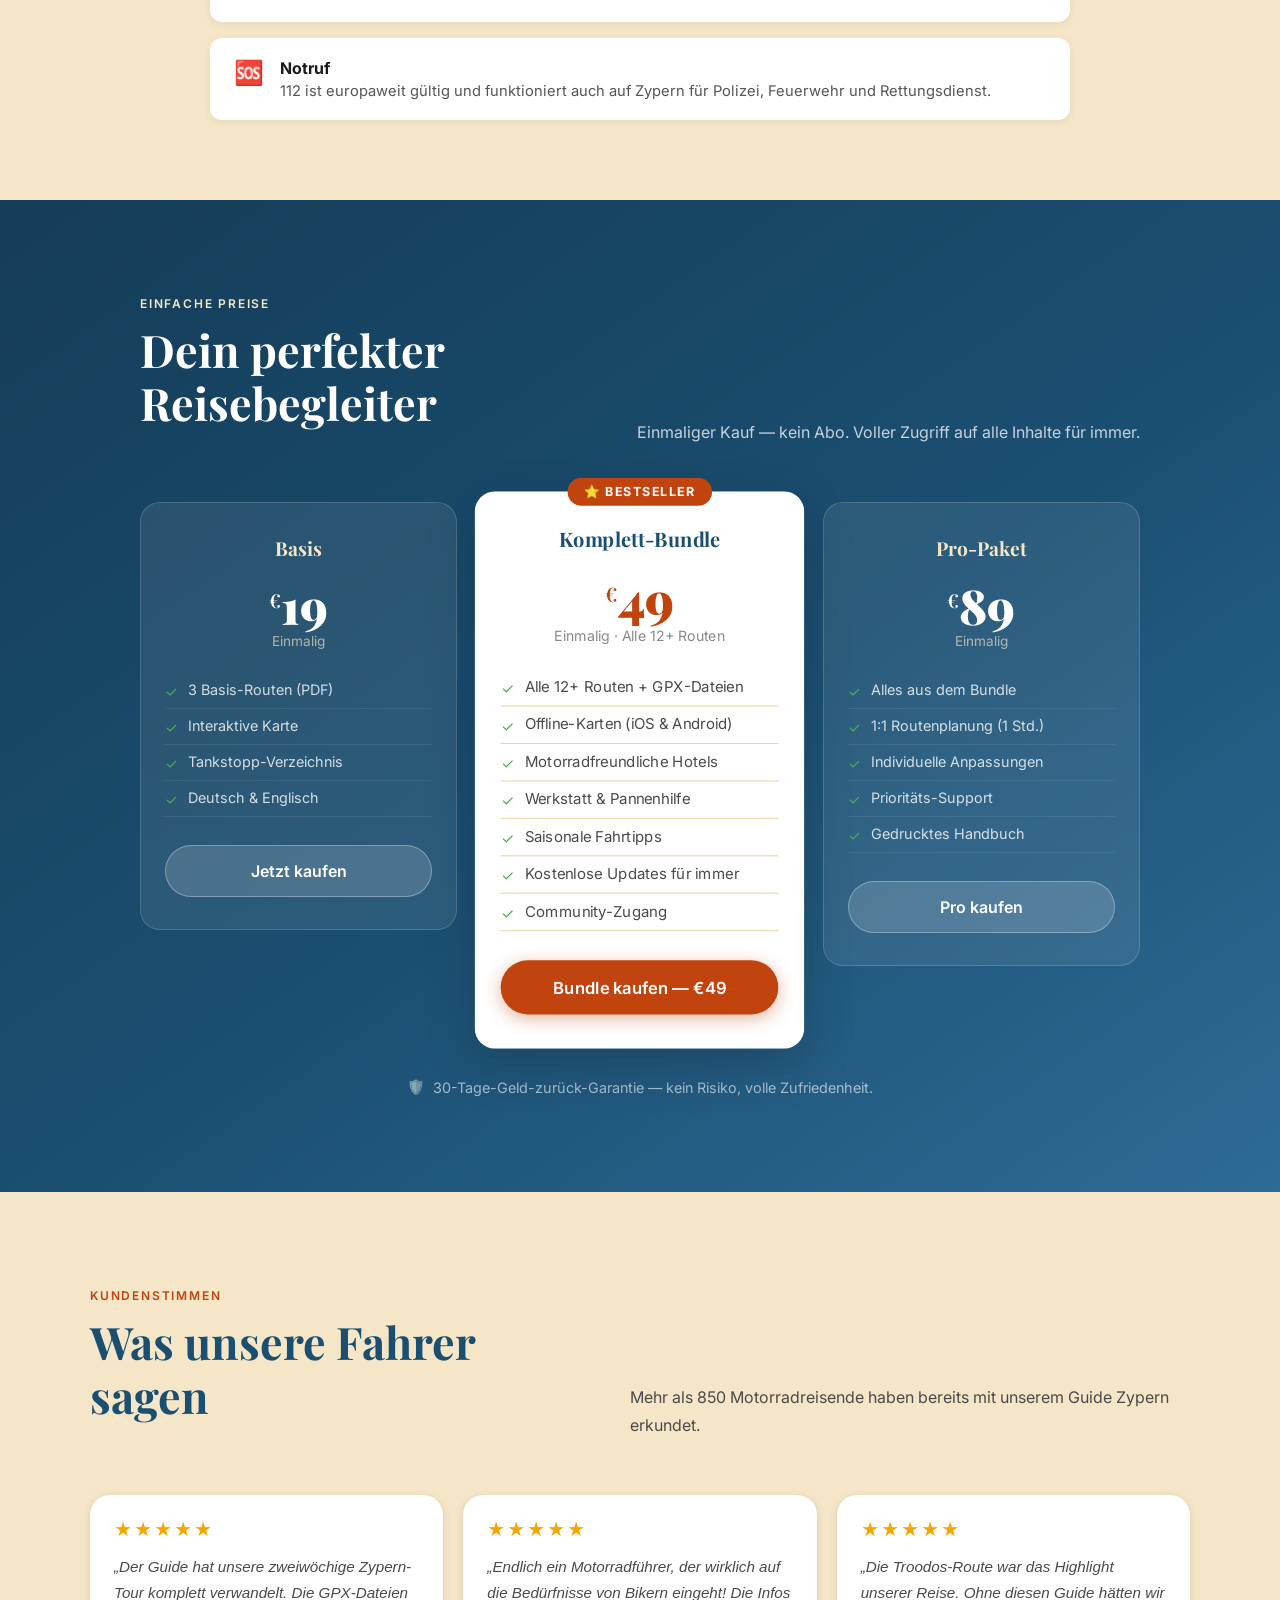
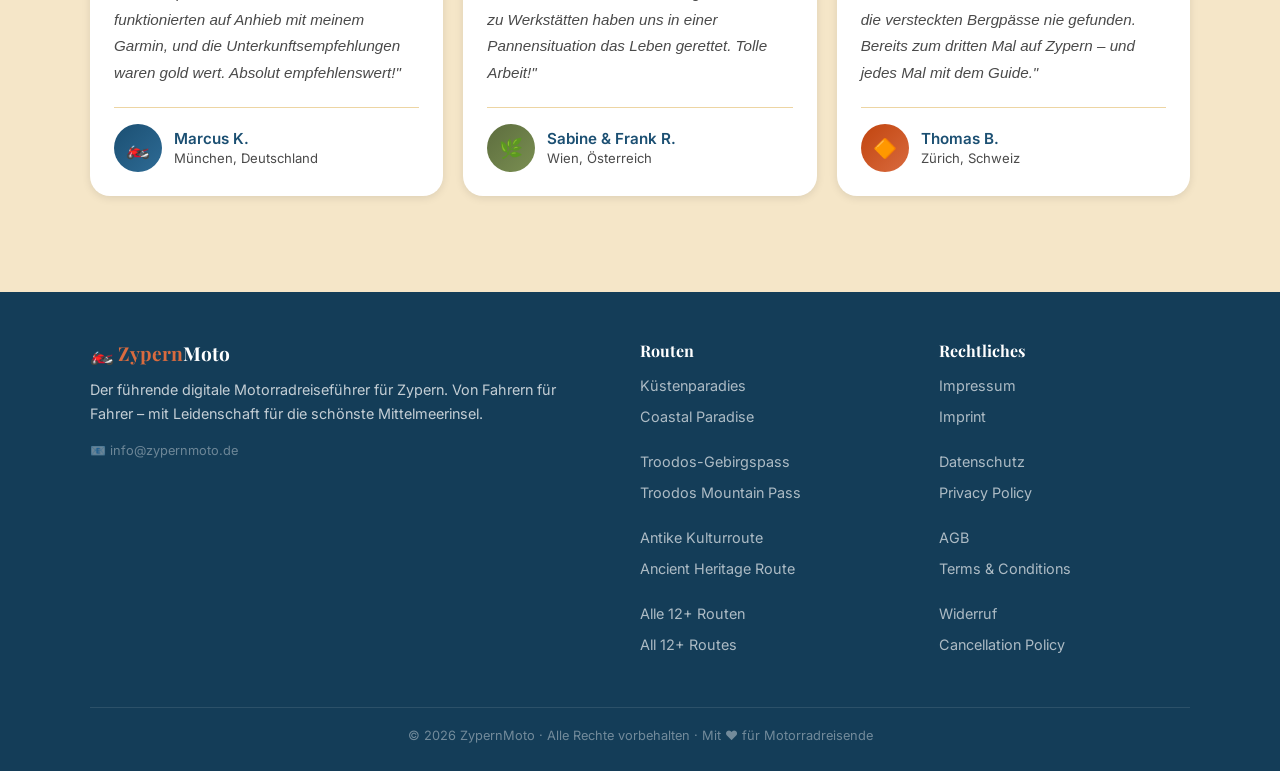
==== commit ecd55513: "Update index.html" ====
--- a/index.html
+++ b/index.html
@@ -39,89 +39,15 @@
     @media (max-width: 600px) {
       .route-expand-media { grid-template-columns: 1fr; }
     }
-
-    /* ── Language Dropdown ── */
-    .lang-dropdown {
-      position: relative;
-      margin-left: 16px;
-    }
-    .lang-dropdown-btn {
-      display: flex;
-      align-items: center;
-      gap: 6px;
-      background: rgba(255,255,255,.12);
-      border: 1px solid rgba(255,255,255,.3);
-      color: var(--white);
-      font-family: 'Inter', sans-serif;
-      font-size: .82rem;
-      font-weight: 600;
-      letter-spacing: .04em;
-      padding: 6px 12px;
-      border-radius: 20px;
-      cursor: pointer;
-      transition: background .2s, border-color .2s;
-      white-space: nowrap;
-    }
-    .lang-dropdown-btn:hover {
-      background: rgba(255,255,255,.22);
-      border-color: rgba(255,255,255,.55);
-    }
-    .lang-dropdown-btn .lang-arrow {
-      font-size: .6rem;
-      opacity: .7;
-      transition: transform .2s;
-    }
-    .lang-dropdown.open .lang-arrow {
-      transform: rotate(180deg);
-    }
-    .lang-dropdown-menu {
-      display: none;
-      position: absolute;
-      top: calc(100% + 8px);
-      right: 0;
-      background: var(--white);
-      border-radius: var(--radius);
-      box-shadow: var(--shadow-lg);
-      min-width: 170px;
-      overflow: hidden;
-      z-index: 2000;
-    }
-    .lang-dropdown.open .lang-dropdown-menu {
-      display: block;
-    }
-    .lang-dropdown-menu button {
-      display: flex;
-      align-items: center;
-      gap: 10px;
-      width: 100%;
-      padding: 11px 16px;
-      background: none;
-      border: none;
-      font-family: 'Inter', sans-serif;
-      font-size: .88rem;
-      color: var(--text-dark);
-      cursor: pointer;
-      text-align: left;
-      transition: background .15s;
-    }
-    .lang-dropdown-menu button:hover {
-      background: var(--beige-light);
-    }
-    .lang-dropdown-menu button.active {
-      background: var(--beige);
-      font-weight: 600;
-      color: var(--blue);
-    }
-    .lang-dropdown-menu button .lang-soon {
-      margin-left: auto;
-      font-size: .68rem;
-      color: var(--text-mid);
-      opacity: .6;
-      font-style: italic;
-    }
   </style>
 </head>
 <body class="lang-de">
+
+  <!-- Language Bar -->
+  <div class="lang-bar">
+    <button class="lang-btn active" id="btn-de" onclick="setLang('de')">DE</button>
+    <button class="lang-btn" id="btn-en" onclick="setLang('en')">EN</button>
+  </div>
 
   <!-- Navigation -->
 <nav id="navbar">
@@ -132,8 +58,8 @@
       <a href="routen.html" data-en>Routes</a>
     </li>
     <li>
-      <a href="sicherheit.html" data-de>Sicherheit</a>
-      <a href="sicherheit.html" data-en>Safety</a>
+      <a href="#sicherheit" data-de>Sicherheit</a>
+      <a href="#sicherheit" data-en>Safety</a>
     </li>
     <li>
       <a href="#features" data-de>Warum wir</a>
@@ -151,22 +77,6 @@
       <a href="#pricing" class="nav-cta" data-de>Jetzt kaufen</a>
       <a href="#pricing" class="nav-cta" data-en>Buy Now</a>
     </li>
-    <li>
-      <div class="lang-dropdown" id="langDropdown">
-        <button class="lang-dropdown-btn" id="langDropdownBtn" aria-haspopup="true" aria-expanded="false">
-          <span id="langFlag">🇩🇪</span>
-          <span id="langCode">DE</span>
-          <span class="lang-arrow">▾</span>
-        </button>
-        <div class="lang-dropdown-menu" role="menu">
-          <button onclick="selectLang('de','🇩🇪','DE')" class="active" id="lang-opt-de">🇩🇪 Deutsch</button>
-          <button onclick="selectLang('en','🇬🇧','EN')" id="lang-opt-en">🇬🇧 English</button>
-          <button onclick="showComingSoon('el')" id="lang-opt-el">🇬🇷 Ελληνικά <span class="lang-soon">soon</span></button>
-          <button onclick="showComingSoon('es')" id="lang-opt-es">🇪🇸 Español <span class="lang-soon">soon</span></button>
-          <button onclick="showComingSoon('it')" id="lang-opt-it">🇮🇹 Italiano <span class="lang-soon">soon</span></button>
-        </div>
-      </div>
-    </li>
   </ul>
   <button class="hamburger" id="hamburger" aria-label="Menu">
     <span></span><span></span><span></span>
@@ -178,8 +88,8 @@
   <button class="mobile-close" id="mobileClose">✕</button>
   <a href="routen.html" onclick="closeMobileMenu()" data-de>Routen</a>
   <a href="routen.html" onclick="closeMobileMenu()" data-en>Routes</a>
-  <a href="sicherheit.html" onclick="closeMobileMenu()" data-de>Sicherheit</a>
-  <a href="sicherheit.html" onclick="closeMobileMenu()" data-en>Safety</a>
+  <a href="#sicherheit" onclick="closeMobileMenu()" data-de>Sicherheit</a>
+  <a href="#sicherheit" onclick="closeMobileMenu()" data-en>Safety</a>
   <a href="#features" onclick="closeMobileMenu()" data-de>Warum wir</a>
   <a href="#features" onclick="closeMobileMenu()" data-en>Why Us</a>
   <a href="#pricing" onclick="closeMobileMenu()" data-de>Preise</a>
@@ -433,6 +343,58 @@
     </div>
   </section>
 
+  <!-- ══ SICHERHEIT ══ -->
+  <section id="sicherheit" style="background:var(--beige,#f5f0e8);padding:80px 24px;">
+    <div style="max-width:860px;margin:0 auto;">
+      <p style="text-transform:uppercase;letter-spacing:.12em;font-size:.8rem;font-weight:600;color:var(--terracotta,#c0522a);margin-bottom:8px;" data-de>Wichtige Hinweise</p>
+      <p style="text-transform:uppercase;letter-spacing:.12em;font-size:.8rem;font-weight:600;color:var(--terracotta,#c0522a);margin-bottom:8px;" data-en>Important Notes</p>
+      <h2 style="font-family:'Playfair Display',serif;font-size:clamp(1.8rem,4vw,2.6rem);font-weight:700;margin-bottom:40px;line-height:1.2;" data-de>Sicherheit auf<br>Zyperns Straßen</h2>
+      <h2 style="font-family:'Playfair Display',serif;font-size:clamp(1.8rem,4vw,2.6rem);font-weight:700;margin-bottom:40px;line-height:1.2;" data-en>Safety on<br>Cyprus Roads</h2>
+      <ul style="list-style:none;padding:0;margin:0;display:flex;flex-direction:column;gap:16px;">
+        <li style="display:flex;align-items:flex-start;gap:16px;background:#fff;border-radius:12px;padding:20px 24px;box-shadow:0 2px 8px rgba(0,0,0,.06);">
+          <span style="font-size:1.5rem;flex-shrink:0;">⚠️</span>
+          <div>
+            <strong data-de>Linksverkehr</strong><strong data-en>Drive on the Left</strong>
+            <p style="margin:4px 0 0;font-size:.92rem;color:#555;" data-de>Fahre immer links, auch auf leeren Straßen – besonders nach Pausen oder an Kreuzungen.</p>
+            <p style="margin:4px 0 0;font-size:.92rem;color:#555;" data-en>Always keep left, even on empty roads — especially after breaks or at junctions.</p>
+          </div>
+        </li>
+        <li style="display:flex;align-items:flex-start;gap:16px;background:#fff;border-radius:12px;padding:20px 24px;box-shadow:0 2px 8px rgba(0,0,0,.06);">
+          <span style="font-size:1.5rem;flex-shrink:0;">🔄</span>
+          <div>
+            <strong data-de>Kurvenfahren</strong><strong data-en>Cornering</strong>
+            <p style="margin:4px 0 0;font-size:.92rem;color:#555;" data-de>Besondere Vorsicht bei unbekannten Kurven – Straßenbelag und Kurvenradien weichen oft von europäischen Standards ab.</p>
+            <p style="margin:4px 0 0;font-size:.92rem;color:#555;" data-en>Take extra care on unfamiliar bends — road surfaces and corner radii often differ from European standards.</p>
+          </div>
+        </li>
+        <li style="display:flex;align-items:flex-start;gap:16px;background:#fff;border-radius:12px;padding:20px 24px;box-shadow:0 2px 8px rgba(0,0,0,.06);">
+          <span style="font-size:1.5rem;flex-shrink:0;">🪖</span>
+          <div>
+            <strong data-de>Helm</strong><strong data-en>Helmet</strong>
+            <p style="margin:4px 0 0;font-size:.92rem;color:#555;" data-de>Helmtragepflicht auf Zypern – keine Ausnahmen. Bußgelder werden konsequent durchgesetzt.</p>
+            <p style="margin:4px 0 0;font-size:.92rem;color:#555;" data-en>Helmets are compulsory in Cyprus — no exceptions. Fines are strictly enforced.</p>
+          </div>
+        </li>
+        <li style="display:flex;align-items:flex-start;gap:16px;background:#fff;border-radius:12px;padding:20px 24px;box-shadow:0 2px 8px rgba(0,0,0,.06);">
+          <span style="font-size:1.5rem;flex-shrink:0;">📋</span>
+          <div>
+            <strong data-de>Führerschein</strong><strong data-en>Licence</strong>
+            <p style="margin:4px 0 0;font-size:.92rem;color:#555;" data-de>EU-Führerschein wird anerkannt. Immer Führerschein, Fahrzeugpapiere und Versicherungsnachweis mitführen.</p>
+            <p style="margin:4px 0 0;font-size:.92rem;color:#555;" data-en>EU licences are recognised. Always carry your licence, registration documents, and proof of insurance.</p>
+          </div>
+        </li>
+        <li style="display:flex;align-items:flex-start;gap:16px;background:#fff;border-radius:12px;padding:20px 24px;box-shadow:0 2px 8px rgba(0,0,0,.06);">
+          <span style="font-size:1.5rem;flex-shrink:0;">🆘</span>
+          <div>
+            <strong data-de>Notruf</strong><strong data-en>Emergency</strong>
+            <p style="margin:4px 0 0;font-size:.92rem;color:#555;" data-de>112 ist europaweit gültig und funktioniert auch auf Zypern für Polizei, Feuerwehr und Rettungsdienst.</p>
+            <p style="margin:4px 0 0;font-size:.92rem;color:#555;" data-en>112 is the pan-European emergency number and works in Cyprus for police, fire, and ambulance services.</p>
+          </div>
+        </li>
+      </ul>
+    </div>
+  </section>
+
   <!-- ══ PRICING ══ -->
   <section id="pricing">
     <div class="section-header" style="max-width:1000px">
@@ -619,48 +581,10 @@
     function setLang(lang) {
       document.body.classList.remove('lang-de', 'lang-en');
       document.body.classList.add('lang-' + lang);
+      document.getElementById('btn-de').classList.toggle('active', lang === 'de');
+      document.getElementById('btn-en').classList.toggle('active', lang === 'en');
       document.documentElement.lang = lang;
     }
-
-    function selectLang(lang, flag, code) {
-      setLang(lang);
-      document.getElementById('langFlag').textContent = flag;
-      document.getElementById('langCode').textContent = code;
-      document.querySelectorAll('.lang-dropdown-menu button').forEach(function(btn) {
-        btn.classList.remove('active');
-      });
-      var opt = document.getElementById('lang-opt-' + lang);
-      if (opt) opt.classList.add('active');
-      closeLangDropdown();
-    }
-
-    function showComingSoon(lang) {
-      var messages = { el: 'Ελληνικά — coming soon!', es: 'Español — coming soon!', it: 'Italiano — coming soon!' };
-      alert(messages[lang] || 'Coming soon!');
-      closeLangDropdown();
-    }
-
-    // ── Language Dropdown ──
-    var langDropdown = document.getElementById('langDropdown');
-    var langDropdownBtn = document.getElementById('langDropdownBtn');
-
-    langDropdownBtn.addEventListener('click', function(e) {
-      e.stopPropagation();
-      var isOpen = langDropdown.classList.contains('open');
-      langDropdown.classList.toggle('open');
-      langDropdownBtn.setAttribute('aria-expanded', !isOpen);
-    });
-
-    function closeLangDropdown() {
-      langDropdown.classList.remove('open');
-      langDropdownBtn.setAttribute('aria-expanded', 'false');
-    }
-
-    document.addEventListener('click', function(e) {
-      if (!langDropdown.contains(e.target)) {
-        closeLangDropdown();
-      }
-    });
 
     // ── Navbar scroll ──
     var navbar = document.getElementById('navbar');
@@ -712,7 +636,7 @@
     }
 
     // ── Init lang ──
-    selectLang('de', '🇩🇪', 'DE');
+    setLang('de');
   </script>
 </body>
 </html>
